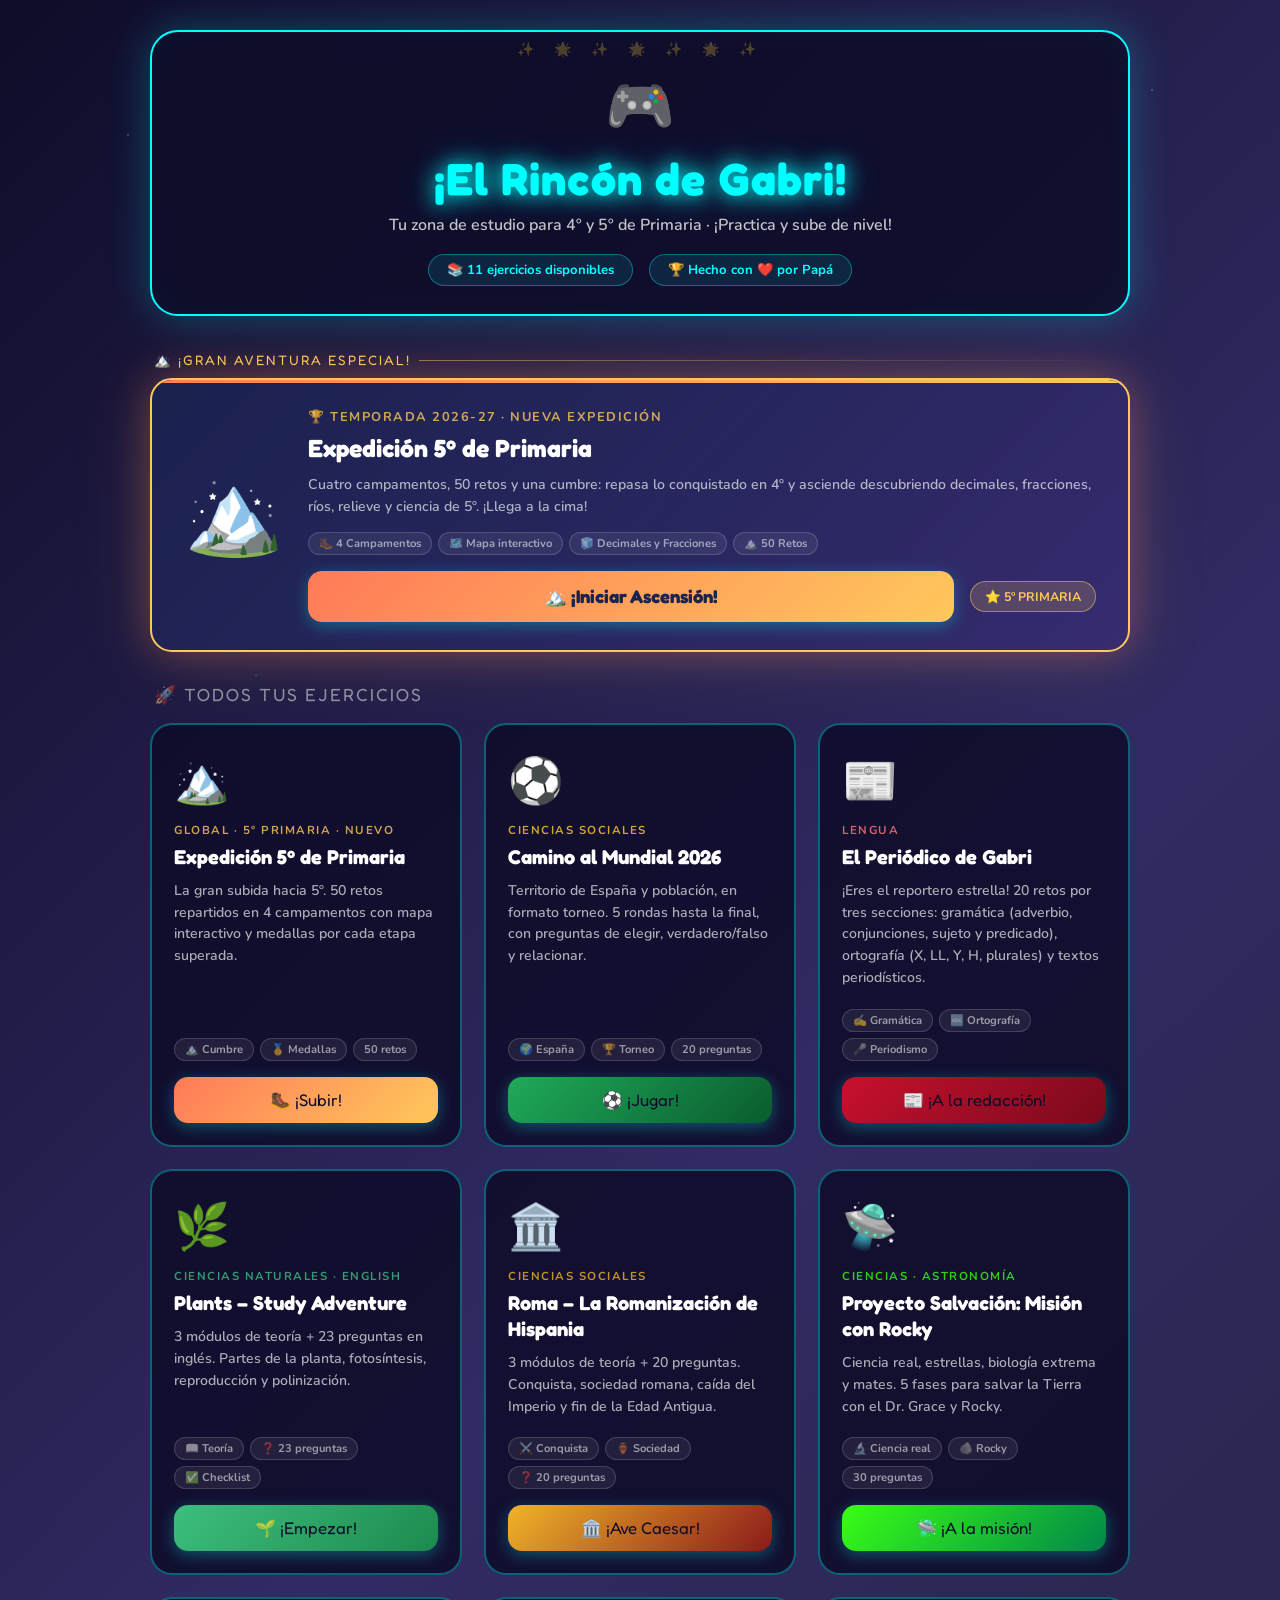
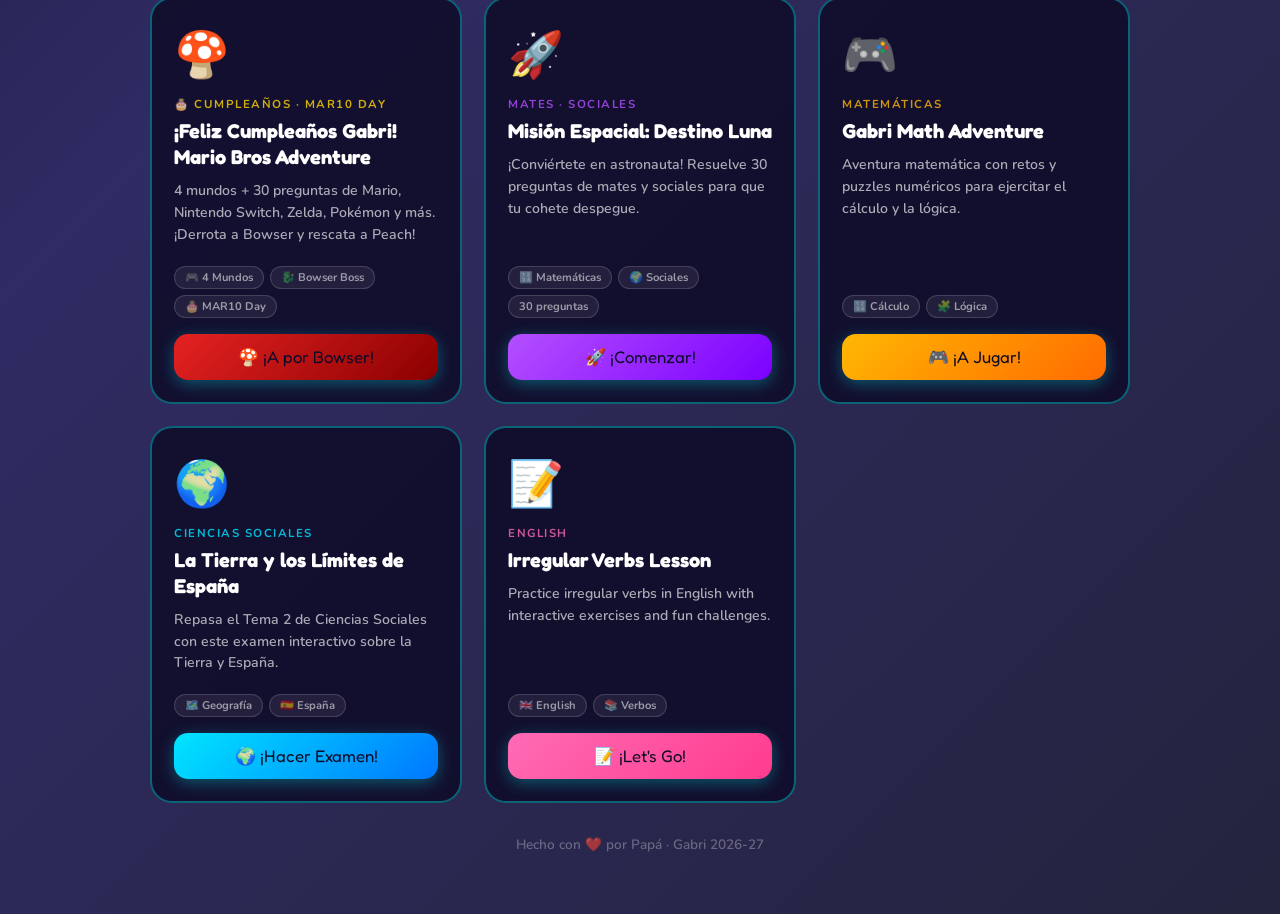
==== index.html @ bfffe33a "index.html" ====
<!DOCTYPE html>
<html lang="es">
<head>
    <meta charset="UTF-8">
    <meta name="viewport" content="width=device-width, initial-scale=1.0">
    <title>El Rincón de Prácticas de Gabri</title>
    <link href="https://fonts.googleapis.com/css2?family=Fredoka+One&family=Nunito:wght@400;600;700;900&display=swap" rel="stylesheet">
    <style>
        * { margin: 0; padding: 0; box-sizing: border-box; }

        body {
            font-family: 'Nunito', sans-serif;
            background: linear-gradient(135deg, #0f0c29, #302b63, #24243e);
            color: white;
            min-height: 100vh;
            padding: 30px 16px 60px;
            position: relative;
            overflow-x: hidden;
        }

        body::before {
            content: '';
            position: fixed; inset: 0;
            background-image:
                radial-gradient(1px 1px at 10% 15%, rgba(255,255,255,.6) 0%, transparent 100%),
                radial-gradient(1px 1px at 30% 40%, rgba(255,255,255,.4) 0%, transparent 100%),
                radial-gradient(1px 1px at 55% 20%, rgba(255,255,255,.5) 0%, transparent 100%),
                radial-gradient(1px 1px at 75% 60%, rgba(255,255,255,.3) 0%, transparent 100%),
                radial-gradient(1px 1px at 90% 10%, rgba(255,255,255,.6) 0%, transparent 100%),
                radial-gradient(2px 2px at 20% 75%, rgba(0,255,255,.2) 0%, transparent 100%),
                radial-gradient(2px 2px at 80% 35%, rgba(0,255,255,.15) 0%, transparent 100%);
            pointer-events: none; z-index: 0;
        }

        .wrapper { position: relative; z-index: 1; max-width: 980px; margin: 0 auto; }

        header {
            text-align: center;
            padding: 36px 24px 28px;
            background: rgba(15,12,41,0.85);
            border: 2px solid #00ffff;
            border-radius: 28px;
            box-shadow: 0 0 40px rgba(0,255,255,.25), inset 0 0 40px rgba(0,255,255,.03);
            margin-bottom: 36px;
            position: relative;
            overflow: hidden;
        }
        header::before {
            content: '✨ 🌟 ✨ 🌟 ✨ 🌟 ✨';
            position: absolute; top: 8px; left: 0; right: 0;
            text-align: center; font-size: 14px;
            opacity: .25; letter-spacing: 8px;
        }
        header .avatar {
            font-size: 3.5rem; display: block; margin-bottom: 6px;
            animation: bounce 2s ease infinite;
        }
        @keyframes bounce {
            0%,100% { transform: translateY(0) rotate(-3deg); }
            50%      { transform: translateY(-10px) rotate(3deg); }
        }
        header h1 {
            font-family: 'Fredoka One', cursive;
            font-size: clamp(1.8rem, 5vw, 2.8rem);
            color: #00ffff;
            text-shadow: 0 0 20px #00ffff, 0 0 40px rgba(0,255,255,.4);
            letter-spacing: 1px;
        }
        header p { color: rgba(255,255,255,.75); font-size: 1rem; font-weight: 600; margin-top: 8px; }
        .score-row { display: flex; justify-content: center; gap: 16px; margin-top: 18px; flex-wrap: wrap; }
        .badge {
            background: rgba(0,255,255,.1); border: 1px solid rgba(0,255,255,.35);
            border-radius: 50px; padding: 6px 18px;
            font-size: .82rem; font-weight: 700; color: #00ffff;
        }

        .section-title {
            font-family: 'Fredoka One', cursive; font-size: 1.1rem;
            color: rgba(255,255,255,.5); text-transform: uppercase;
            letter-spacing: 2px; margin-bottom: 18px; padding-left: 4px;
        }

        .cards-grid {
            display: grid;
            grid-template-columns: repeat(auto-fill, minmax(280px, 1fr));
            gap: 22px; margin-bottom: 32px;
        }

        .card {
            background: rgba(15,12,41,0.88);
            border: 2px solid rgba(0,255,255,.35);
            border-radius: 22px; padding: 26px 22px 22px;
            display: flex; flex-direction: column;
            transition: all .3s cubic-bezier(.4,0,.2,1);
            position: relative; overflow: hidden;
        }
        .card::before {
            content: ''; position: absolute; top: 0; left: 0; right: 0; height: 3px;
            background: var(--accent, linear-gradient(90deg,#00ffff,#00ff88));
            opacity: 0; transition: opacity .3s;
        }
        .card:hover { transform: translateY(-8px); border-color: rgba(0,255,255,.7); box-shadow: 0 12px 36px rgba(0,255,255,.2); }
        .card:hover::before { opacity: 1; }

        .card-emoji { font-size: 2.8rem; margin-bottom: 10px; display: block; }
        .card-subject { font-size: .72rem; font-weight: 700; text-transform: uppercase; letter-spacing: 1.5px; color: var(--subject-color, #00ffff); margin-bottom: 6px; opacity: .8; }
        .card h2 { font-family: 'Fredoka One', cursive; font-size: 1.25rem; color: #fff; margin-bottom: 10px; line-height: 1.3; }
        .card p { font-size: .88rem; line-height: 1.55; color: rgba(255,255,255,.65); flex-grow: 1; margin-bottom: 20px; font-weight: 600; }
        .card-tags { display: flex; flex-wrap: wrap; gap: 6px; margin-bottom: 16px; }
        .tag { background: rgba(255,255,255,.07); border: 1px solid rgba(255,255,255,.15); border-radius: 50px; padding: 3px 10px; font-size: .7rem; font-weight: 700; color: rgba(255,255,255,.55); }

        .btn {
            display: block; padding: 13px 20px; border-radius: 14px;
            font-family: 'Fredoka One', cursive; font-size: 1.05rem;
            text-align: center; text-decoration: none; cursor: pointer;
            transition: all .25s; border: none;
        }
        .btn-active {
            background: linear-gradient(135deg, var(--btn1, #00ffff), var(--btn2, #00ff88));
            color: #0f0c29; box-shadow: 0 4px 16px rgba(0,255,255,.3);
        }
        .btn-active:hover { transform: scale(1.04); box-shadow: 0 6px 22px rgba(0,255,255,.5); }
        .btn-soon { background: rgba(255,255,255,.06); border: 2px dashed rgba(255,255,255,.2); color: rgba(255,255,255,.35); cursor: default; }

        /* Card accent colors */
        .card.expedicion { --accent: linear-gradient(90deg,#ff7a59,#ffc85c); --subject-color:#ffc85c; --btn1:#ff7a59; --btn2:#ffc85c; }
        .card.plants     { --accent: linear-gradient(90deg,#3dbf7d,#1d8a4e); --subject-color:#3dbf7d; --btn1:#3dbf7d; --btn2:#1d8a4e; }
        .card.roma       { --accent: linear-gradient(90deg,#f0b429,#c9922a); --subject-color:#f0b429; --btn1:#f0b429; --btn2:#8b1a1a; }
        .card.space      { --accent: linear-gradient(90deg,#b44fff,#7b00ff); --subject-color:#b44fff; --btn1:#b44fff; --btn2:#7b00ff; }
        .card.geo        { --accent: linear-gradient(90deg,#00e5ff,#0077ff); --subject-color:#00e5ff; --btn1:#00e5ff; --btn2:#0077ff; }
        .card.math       { --accent: linear-gradient(90deg,#ffb703,#ff6b00); --subject-color:#ffb703; --btn1:#ffb703; --btn2:#ff6b00; }
        .card.english    { --accent: linear-gradient(90deg,#ff6bb5,#ff3c8e); --subject-color:#ff6bb5; --btn1:#ff6bb5; --btn2:#ff3c8e; }
        .card.mario      { --accent: linear-gradient(90deg,#e52222,#ffd700); --subject-color:#ffd700; --btn1:#e52222; --btn2:#8b0000; }
        .card.hailmary   { --accent: linear-gradient(90deg,#39ff14,#00cc44); --subject-color:#39ff14; --btn1:#39ff14; --btn2:#00884a; }
        .card.mundial    { --accent: linear-gradient(90deg,#36b35a,#ffce2e); --subject-color:#ffce2e; --btn1:#1faa59; --btn2:#0a5c2e; }
        .card.periodico  { --accent: linear-gradient(90deg,#ff5252,#c8102e); --subject-color:#ff7a7a; --btn1:#c8102e; --btn2:#7a0a1c; }
        .card.soon       { opacity: .55; }

        /* Featured highlight card */
        .featured-label {
            font-family: 'Fredoka One', cursive;
            font-size: .85rem; text-transform: uppercase; letter-spacing: 2px;
            margin-bottom: 10px; padding-left: 4px;
            display: flex; align-items: center; gap: 8px;
        }
        .featured-label.expedicion { color: #ffc85c; }
        .featured-label.expedicion::after {
            content: ''; flex: 1; height: 1px;
            background: linear-gradient(90deg, rgba(255,200,92,.5), transparent);
        }

        .card.featured {
            flex-direction: row; align-items: center; gap: 24px;
            padding: 28px 32px; margin-bottom: 32px;
        }
        .card.featured::before { opacity: 1; }
        .card.featured.expedicion {
            border-color: #ffc85c;
            box-shadow: 0 0 40px rgba(255,122,89,.3), 0 0 80px rgba(255,200,92,.15);
            background: linear-gradient(135deg, rgba(27,35,80,0.95), rgba(58,46,119,0.7));
        }
        .card.featured.expedicion:hover {
            transform: translateY(-6px);
            box-shadow: 0 16px 50px rgba(255,122,89,.45), 0 0 80px rgba(255,200,92,.25);
        }

        .featured-left { flex-shrink: 0; text-align: center; }
        .featured-left .card-emoji { font-size: 5rem; margin-bottom: 0; }
        .featured-right { flex: 1; }
        .featured-right .card-subject { font-size: .8rem; }
        .featured-right h2 { font-size: 1.55rem; }
        .featured-right p { margin-bottom: 14px; }
        .featured-btn-row { display: flex; align-items: center; gap: 16px; flex-wrap: wrap; }
        .featured-btn-row .btn { flex: 1; min-width: 180px; font-size: 1.15rem; padding: 14px 24px; color: #1b2350; font-weight: 700; }
        .new-pill {
            border-radius: 50px; padding: 6px 14px;
            font-size: .78rem; font-weight: 700; white-space: nowrap;
        }
        .new-pill.expedicion {
            background: rgba(255,200,92,.18);
            border: 1px solid rgba(255,200,92,.5);
            color: #ffc85c;
        }

        @media (max-width: 580px) {
            .card.featured { flex-direction: column; }
            .featured-left .card-emoji { font-size: 3.5rem; }
        }

        footer { text-align: center; margin-top: 16px; font-size: .85rem; color: rgba(255,255,255,.3); font-weight: 600; }
        footer span { color: rgba(255,0,100,.6); }
    </style>
</head>
<body>
<div class="wrapper">

    <header>
        <span class="avatar">🎮</span>
        <h1>¡El Rincón de Gabri!</h1>
        <p>Tu zona de estudio para 4º y 5º de Primaria · ¡Practica y sube de nivel!</p>
        <div class="score-row">
            <div class="badge">📚 11 ejercicios disponibles</div>
            <div class="badge">🏆 Hecho con ❤️ por Papá</div>
        </div>
    </header>

    <!-- FEATURED: EXPEDICIÓN 5º DE PRIMARIA -->
    <div class="featured-label expedicion">🏔️ ¡Gran Aventura Especial!</div>
    <div class="card expedicion featured">
        <div class="featured-left">
            <span class="card-emoji">🏔️</span>
        </div>
        <div class="featured-right">
            <div class="card-subject">🏆 Temporada 2026-27 · NUEVA EXPEDICIÓN</div>
            <h2>Expedición 5º de Primaria</h2>
            <p>Cuatro campamentos, 50 retos y una cumbre: repasa lo conquistado en 4º y asciende descubriendo decimales, fracciones, ríos, relieve y ciencia de 5º. ¡Llega a la cima!</p>
            <div class="card-tags">
                <span class="tag">🥾 4 Campamentos</span>
                <span class="tag">🗺️ Mapa interactivo</span>
                <span class="tag">🧊 Decimales y Fracciones</span>
                <span class="tag">🏔️ 50 Retos</span>
            </div>
            <div class="featured-btn-row">
                <a href="expedicion-5-gabri.html" class="btn btn-active">🏔️ ¡Iniciar Ascensión!</a>
                <span class="new-pill expedicion">⭐ 5º PRIMARIA</span>
            </div>
        </div>
    </div>

    <div class="section-title">🚀 Todos tus ejercicios</div>

    <div class="cards-grid">

        <!-- EXPEDICIÓN 5º (GRID) -->
        <div class="card expedicion">
            <span class="card-emoji">🏔️</span>
            <div class="card-subject">Global · 5º Primaria · NUEVO</div>
            <h2>Expedición 5º de Primaria</h2>
            <p>La gran subida hacia 5º. 50 retos repartidos en 4 campamentos con mapa interactivo y medallas por cada etapa superada.</p>
            <div class="card-tags">
                <span class="tag">🏔️ Cumbre</span>
                <span class="tag">🥇 Medallas</span>
                <span class="tag">50 retos</span>
            </div>
            <a href="expedicion-5-gabri.html" class="btn btn-active">🥾 ¡Subir!</a>
        </div>

        <!-- MUNDIAL 2026 -->
        <div class="card mundial">
            <span class="card-emoji">⚽</span>
            <div class="card-subject">Ciencias Sociales</div>
            <h2>Camino al Mundial 2026</h2>
            <p>Territorio de España y población, en formato torneo. 5 rondas hasta la final, con preguntas de elegir, verdadero/falso y relacionar.</p>
            <div class="card-tags">
                <span class="tag">🌍 España</span>
                <span class="tag">🏆 Torneo</span>
                <span class="tag">20 preguntas</span>
            </div>
            <a href="ccss-mundial-gabri.html" class="btn btn-active">⚽ ¡Jugar!</a>
        </div>

        <!-- LENGUA: EL PERIÓDICO DE GABRI -->
        <div class="card periodico">
            <span class="card-emoji">📰</span>
            <div class="card-subject">Lengua</div>
            <h2>El Periódico de Gabri</h2>
            <p>¡Eres el reportero estrella! 20 retos por tres secciones: gramática (adverbio, conjunciones, sujeto y predicado), ortografía (X, LL, Y, H, plurales) y textos periodísticos.</p>
            <div class="card-tags">
                <span class="tag">✍️ Gramática</span>
                <span class="tag">🔤 Ortografía</span>
                <span class="tag">🎤 Periodismo</span>
            </div>
            <a href="lengua-redaccion-gabri.html" class="btn btn-active">📰 ¡A la redacción!</a>
        </div>

        <!-- PLANTS -->
        <div class="card plants">
            <span class="card-emoji">🌿</span>
            <div class="card-subject">Ciencias Naturales · English</div>
            <h2>Plants – Study Adventure</h2>
            <p>3 módulos de teoría + 23 preguntas en inglés. Partes de la planta, fotosíntesis, reproducción y polinización.</p>
            <div class="card-tags">
                <span class="tag">📖 Teoría</span>
                <span class="tag">❓ 23 preguntas</span>
                <span class="tag">✅ Checklist</span>
            </div>
            <a href="plants-study-gabriel.html" class="btn btn-active">🌱 ¡Empezar!</a>
        </div>

        <!-- ROMA -->
        <div class="card roma">
            <span class="card-emoji">🏛️</span>
            <div class="card-subject">Ciencias Sociales</div>
            <h2>Roma – La Romanización de Hispania</h2>
            <p>3 módulos de teoría + 20 preguntas. Conquista, sociedad romana, caída del Imperio y fin de la Edad Antigua.</p>
            <div class="card-tags">
                <span class="tag">⚔️ Conquista</span>
                <span class="tag">🏺 Sociedad</span>
                <span class="tag">❓ 20 preguntas</span>
            </div>
            <a href="roma-estudio-gabri.html" class="btn btn-active">🏛️ ¡Ave Caesar!</a>
        </div>

        <!-- PROYECTO SALVACIÓN -->
        <div class="card hailmary">
            <span class="card-emoji">🛸</span>
            <div class="card-subject">Ciencias · Astronomía</div>
            <h2>Proyecto Salvación: Misión con Rocky</h2>
            <p>Ciencia real, estrellas, biología extrema y mates. 5 fases para salvar la Tierra con el Dr. Grace y Rocky.</p>
            <div class="card-tags">
                <span class="tag">🔬 Ciencia real</span>
                <span class="tag">🪨 Rocky</span>
                <span class="tag">30 preguntas</span>
            </div>
            <a href="proyecto-salvacion-gabri.html" class="btn btn-active">🛸 ¡A la misión!</a>
        </div>

        <!-- MARIO BIRTHDAY -->
        <div class="card mario">
            <span class="card-emoji">🍄</span>
            <div class="card-subject">🎂 Cumpleaños · MAR10 Day</div>
            <h2>¡Feliz Cumpleaños Gabri! Mario Bros Adventure</h2>
            <p>4 mundos + 30 preguntas de Mario, Nintendo Switch, Zelda, Pokémon y más. ¡Derrota a Bowser y rescata a Peach!</p>
            <div class="card-tags">
                <span class="tag">🎮 4 Mundos</span>
                <span class="tag">🐉 Bowser Boss</span>
                <span class="tag">🎂 MAR10 Day</span>
            </div>
            <a href="mario-gabri-birthday.html" class="btn btn-active">🍄 ¡A por Bowser!</a>
        </div>

        <!-- SPACE -->
        <div class="card space">
            <span class="card-emoji">🚀</span>
            <div class="card-subject">Mates · Sociales</div>
            <h2>Misión Espacial: Destino Luna</h2>
            <p>¡Conviértete en astronauta! Resuelve 30 preguntas de mates y sociales para que tu cohete despegue.</p>
            <div class="card-tags">
                <span class="tag">🔢 Matemáticas</span>
                <span class="tag">🌍 Sociales</span>
                <span class="tag">30 preguntas</span>
            </div>
            <a href="mision_espacial_luna_final.html" class="btn btn-active">🚀 ¡Comenzar!</a>
        </div>

        <!-- MATH -->
        <div class="card math">
            <span class="card-emoji">🎮</span>
            <div class="card-subject">Matemáticas</div>
            <h2>Gabri Math Adventure</h2>
            <p>Aventura matemática con retos y puzzles numéricos para ejercitar el cálculo y la lógica.</p>
            <div class="card-tags">
                <span class="tag">🔢 Cálculo</span>
                <span class="tag">🧩 Lógica</span>
            </div>
            <a href="gabri-math-adventure (4).html" class="btn btn-active">🎮 ¡A Jugar!</a>
        </div>

        <!-- GEO -->
        <div class="card geo">
            <span class="card-emoji">🌍</span>
            <div class="card-subject">Ciencias Sociales</div>
            <h2>La Tierra y los Límites de España</h2>
            <p>Repasa el Tema 2 de Ciencias Sociales con este examen interactivo sobre la Tierra y España.</p>
            <div class="card-tags">
                <span class="tag">🗺️ Geografía</span>
                <span class="tag">🇪🇸 España</span>
            </div>
            <a href="limites-espana-primaria.html" class="btn btn-active">🌍 ¡Hacer Examen!</a>
        </div>

        <!-- ENGLISH -->
        <div class="card english">
            <span class="card-emoji">📝</span>
            <div class="card-subject">English</div>
            <h2>Irregular Verbs Lesson</h2>
            <p>Practice irregular verbs in English with interactive exercises and fun challenges.</p>
            <div class="card-tags">
                <span class="tag">🇬🇧 English</span>
                <span class="tag">📚 Verbos</span>
            </div>
            <a href="irregular-verbs-lesson.html" class="btn btn-active">📝 ¡Let's Go!</a>
        </div>

    </div>

    <footer>
        <p>Hecho con <span>❤️</span> por Papá · Gabri 2026-27</p>
    </footer>

</div>
</body>
</html>
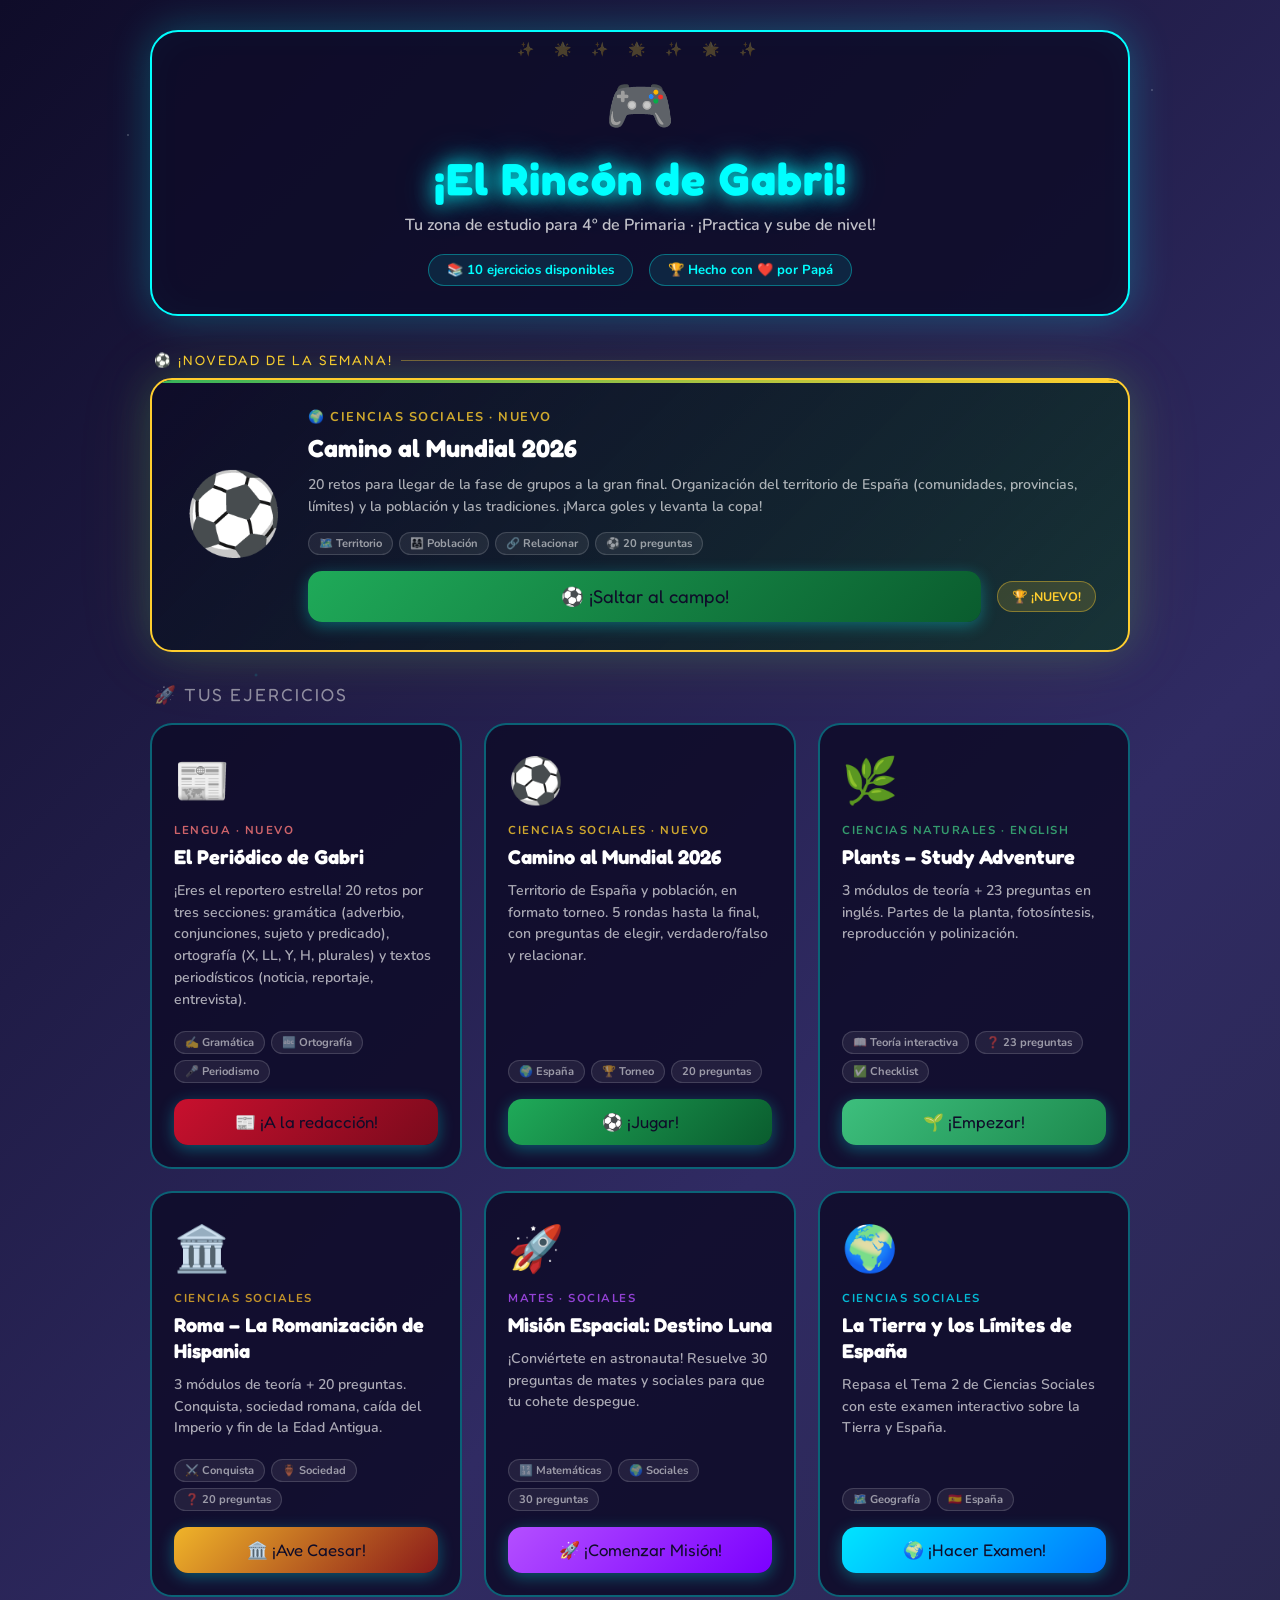
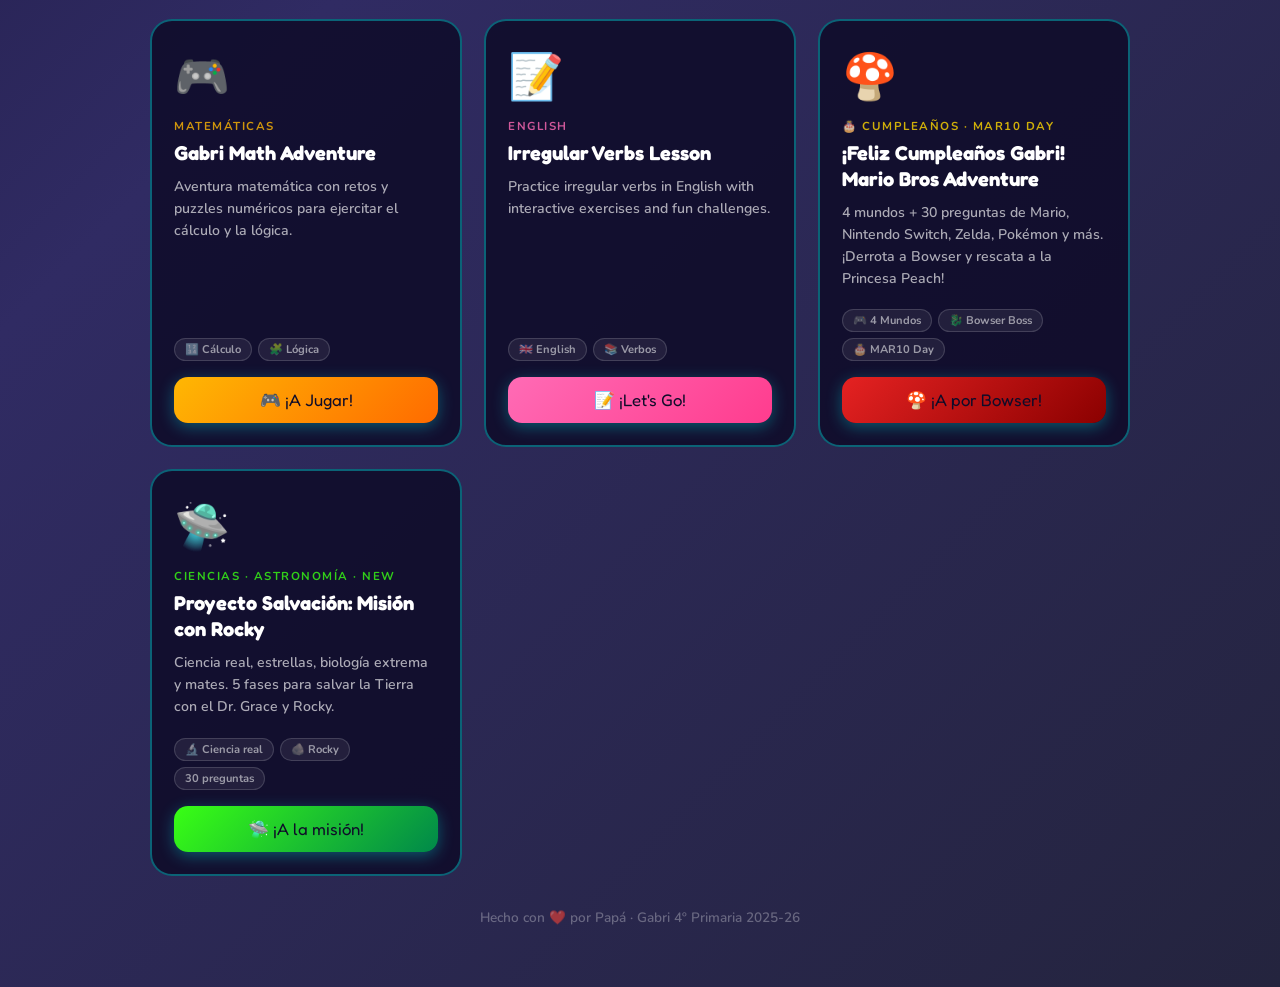
==== commit 82c3e7ec: "Update index.html" ====
--- a/index.html
+++ b/index.html
@@ -123,18 +123,17 @@
         .btn-soon { background: rgba(255,255,255,.06); border: 2px dashed rgba(255,255,255,.2); color: rgba(255,255,255,.35); cursor: default; }
 
         /* Card accent colors */
-        .card.expedicion { --accent: linear-gradient(90deg,#ff7a59,#ffc85c); --subject-color:#ffc85c; --btn1:#ff7a59; --btn2:#ffc85c; }
-        .card.plants     { --accent: linear-gradient(90deg,#3dbf7d,#1d8a4e); --subject-color:#3dbf7d; --btn1:#3dbf7d; --btn2:#1d8a4e; }
-        .card.roma       { --accent: linear-gradient(90deg,#f0b429,#c9922a); --subject-color:#f0b429; --btn1:#f0b429; --btn2:#8b1a1a; }
-        .card.space      { --accent: linear-gradient(90deg,#b44fff,#7b00ff); --subject-color:#b44fff; --btn1:#b44fff; --btn2:#7b00ff; }
-        .card.geo        { --accent: linear-gradient(90deg,#00e5ff,#0077ff); --subject-color:#00e5ff; --btn1:#00e5ff; --btn2:#0077ff; }
-        .card.math       { --accent: linear-gradient(90deg,#ffb703,#ff6b00); --subject-color:#ffb703; --btn1:#ffb703; --btn2:#ff6b00; }
-        .card.english    { --accent: linear-gradient(90deg,#ff6bb5,#ff3c8e); --subject-color:#ff6bb5; --btn1:#ff6bb5; --btn2:#ff3c8e; }
-        .card.mario      { --accent: linear-gradient(90deg,#e52222,#ffd700); --subject-color:#ffd700; --btn1:#e52222; --btn2:#8b0000; }
-        .card.hailmary   { --accent: linear-gradient(90deg,#39ff14,#00cc44); --subject-color:#39ff14; --btn1:#39ff14; --btn2:#00884a; }
-        .card.mundial    { --accent: linear-gradient(90deg,#36b35a,#ffce2e); --subject-color:#ffce2e; --btn1:#1faa59; --btn2:#0a5c2e; }
-        .card.periodico  { --accent: linear-gradient(90deg,#ff5252,#c8102e); --subject-color:#ff7a7a; --btn1:#c8102e; --btn2:#7a0a1c; }
-        .card.soon       { opacity: .55; }
+        .card.plants  { --accent: linear-gradient(90deg,#3dbf7d,#1d8a4e); --subject-color:#3dbf7d; --btn1:#3dbf7d; --btn2:#1d8a4e; }
+        .card.roma    { --accent: linear-gradient(90deg,#f0b429,#c9922a); --subject-color:#f0b429; --btn1:#f0b429; --btn2:#8b1a1a; }
+        .card.space   { --accent: linear-gradient(90deg,#b44fff,#7b00ff); --subject-color:#b44fff; --btn1:#b44fff; --btn2:#7b00ff; }
+        .card.geo     { --accent: linear-gradient(90deg,#00e5ff,#0077ff); --subject-color:#00e5ff; --btn1:#00e5ff; --btn2:#0077ff; }
+        .card.math    { --accent: linear-gradient(90deg,#ffb703,#ff6b00); --subject-color:#ffb703; --btn1:#ffb703; --btn2:#ff6b00; }
+        .card.english { --accent: linear-gradient(90deg,#ff6bb5,#ff3c8e); --subject-color:#ff6bb5; --btn1:#ff6bb5; --btn2:#ff3c8e; }
+        .card.mario   { --accent: linear-gradient(90deg,#e52222,#ffd700); --subject-color:#ffd700; --btn1:#e52222; --btn2:#8b0000; }
+        .card.hailmary { --accent: linear-gradient(90deg,#39ff14,#00cc44); --subject-color:#39ff14; --btn1:#39ff14; --btn2:#00884a; }
+        .card.mundial   { --accent: linear-gradient(90deg,#36b35a,#ffce2e); --subject-color:#ffce2e; --btn1:#1faa59; --btn2:#0a5c2e; }
+        .card.periodico { --accent: linear-gradient(90deg,#ff5252,#c8102e); --subject-color:#ff7a7a; --btn1:#c8102e; --btn2:#7a0a1c; }
+        .card.soon    { opacity: .55; }
 
         /* Featured highlight card */
         .featured-label {
@@ -143,26 +142,39 @@
             margin-bottom: 10px; padding-left: 4px;
             display: flex; align-items: center; gap: 8px;
         }
-        .featured-label.expedicion { color: #ffc85c; }
-        .featured-label.expedicion::after {
+        .featured-label.green { color: #39ff14; }
+        .featured-label.gold { color: #ffd700; }
+        .featured-label.mundial { color: #ffce2e; }
+        .featured-label::after {
             content: ''; flex: 1; height: 1px;
-            background: linear-gradient(90deg, rgba(255,200,92,.5), transparent);
-        }
+        }
+        .featured-label.green::after { background: linear-gradient(90deg, rgba(57,255,20,.4), transparent); }
+        .featured-label.gold::after { background: linear-gradient(90deg, rgba(255,215,0,.4), transparent); }
+        .featured-label.mundial::after { background: linear-gradient(90deg, rgba(255,206,46,.4), transparent); }
 
         .card.featured {
             flex-direction: row; align-items: center; gap: 24px;
             padding: 28px 32px; margin-bottom: 32px;
         }
         .card.featured::before { opacity: 1; }
-        .card.featured.expedicion {
-            border-color: #ffc85c;
-            box-shadow: 0 0 40px rgba(255,122,89,.3), 0 0 80px rgba(255,200,92,.15);
-            background: linear-gradient(135deg, rgba(27,35,80,0.95), rgba(58,46,119,0.7));
-        }
-        .card.featured.expedicion:hover {
-            transform: translateY(-6px);
-            box-shadow: 0 16px 50px rgba(255,122,89,.45), 0 0 80px rgba(255,200,92,.25);
-        }
+        .card.featured.hailmary {
+            border-color: #39ff14;
+            box-shadow: 0 0 40px rgba(57,255,20,.2), 0 0 80px rgba(57,255,20,.08);
+            background: linear-gradient(135deg, rgba(10,22,40,0.95), rgba(5,40,20,0.5));
+        }
+        .card.featured.hailmary:hover { transform: translateY(-6px); box-shadow: 0 16px 50px rgba(57,255,20,.35), 0 0 80px rgba(57,255,20,.15); }
+        .card.featured.mario {
+            border-color: #ffd700;
+            box-shadow: 0 0 40px rgba(229,34,34,.25), 0 0 80px rgba(255,215,0,.1);
+            background: linear-gradient(135deg, rgba(15,12,41,0.95), rgba(80,10,10,0.6));
+        }
+        .card.featured.mario:hover { transform: translateY(-6px); box-shadow: 0 16px 50px rgba(229,34,34,.4), 0 0 80px rgba(255,215,0,.2); }
+        .card.featured.mundial {
+            border-color: #ffce2e;
+            box-shadow: 0 0 40px rgba(54,179,90,.25), 0 0 80px rgba(255,206,46,.1);
+            background: linear-gradient(135deg, rgba(15,12,41,0.95), rgba(10,60,30,0.6));
+        }
+        .card.featured.mundial:hover { transform: translateY(-6px); box-shadow: 0 16px 50px rgba(54,179,90,.4), 0 0 80px rgba(255,206,46,.2); }
 
         .featured-left { flex-shrink: 0; text-align: center; }
         .featured-left .card-emoji { font-size: 5rem; margin-bottom: 0; }
@@ -171,16 +183,14 @@
         .featured-right h2 { font-size: 1.55rem; }
         .featured-right p { margin-bottom: 14px; }
         .featured-btn-row { display: flex; align-items: center; gap: 16px; flex-wrap: wrap; }
-        .featured-btn-row .btn { flex: 1; min-width: 180px; font-size: 1.15rem; padding: 14px 24px; color: #1b2350; font-weight: 700; }
+        .featured-btn-row .btn { flex: 1; min-width: 180px; font-size: 1.15rem; padding: 14px 24px; }
         .new-pill {
             border-radius: 50px; padding: 6px 14px;
             font-size: .78rem; font-weight: 700; white-space: nowrap;
         }
-        .new-pill.expedicion {
-            background: rgba(255,200,92,.18);
-            border: 1px solid rgba(255,200,92,.5);
-            color: #ffc85c;
-        }
+        .new-pill.green { background: rgba(57,255,20,.15); border: 1px solid rgba(57,255,20,.4); color: #39ff14; }
+        .new-pill.gold { background: rgba(255,215,0,.15); border: 1px solid rgba(255,215,0,.4); color: #ffd700; }
+        .new-pill.mundial { background: rgba(255,206,46,.15); border: 1px solid rgba(255,206,46,.4); color: #ffce2e; }
 
         @media (max-width: 580px) {
             .card.featured { flex-direction: column; }
@@ -197,58 +207,58 @@
     <header>
         <span class="avatar">🎮</span>
         <h1>¡El Rincón de Gabri!</h1>
-        <p>Tu zona de estudio para 4º y 5º de Primaria · ¡Practica y sube de nivel!</p>
+        <p>Tu zona de estudio para 4º de Primaria · ¡Practica y sube de nivel!</p>
         <div class="score-row">
-            <div class="badge">📚 11 ejercicios disponibles</div>
+            <div class="badge">📚 10 ejercicios disponibles</div>
             <div class="badge">🏆 Hecho con ❤️ por Papá</div>
         </div>
     </header>
 
-    <!-- FEATURED: EXPEDICIÓN 5º DE PRIMARIA -->
-    <div class="featured-label expedicion">🏔️ ¡Gran Aventura Especial!</div>
-    <div class="card expedicion featured">
+    <!-- FEATURED: MUNDIAL 2026 -->
+    <div class="featured-label mundial">⚽ ¡Novedad de la semana!</div>
+    <div class="card mundial featured">
         <div class="featured-left">
-            <span class="card-emoji">🏔️</span>
+            <span class="card-emoji">⚽</span>
         </div>
         <div class="featured-right">
-            <div class="card-subject">🏆 Temporada 2026-27 · NUEVA EXPEDICIÓN</div>
-            <h2>Expedición 5º de Primaria</h2>
-            <p>Cuatro campamentos, 50 retos y una cumbre: repasa lo conquistado en 4º y asciende descubriendo decimales, fracciones, ríos, relieve y ciencia de 5º. ¡Llega a la cima!</p>
-            <div class="card-tags">
-                <span class="tag">🥾 4 Campamentos</span>
-                <span class="tag">🗺️ Mapa interactivo</span>
-                <span class="tag">🧊 Decimales y Fracciones</span>
-                <span class="tag">🏔️ 50 Retos</span>
+            <div class="card-subject">🌍 Ciencias Sociales · NUEVO</div>
+            <h2>Camino al Mundial 2026</h2>
+            <p>20 retos para llegar de la fase de grupos a la gran final. Organización del territorio de España (comunidades, provincias, límites) y la población y las tradiciones. ¡Marca goles y levanta la copa!</p>
+            <div class="card-tags">
+                <span class="tag">🗺️ Territorio</span>
+                <span class="tag">👨‍👩‍👧 Población</span>
+                <span class="tag">🔗 Relacionar</span>
+                <span class="tag">⚽ 20 preguntas</span>
             </div>
             <div class="featured-btn-row">
-                <a href="expedicion-5-gabri.html" class="btn btn-active">🏔️ ¡Iniciar Ascensión!</a>
-                <span class="new-pill expedicion">⭐ 5º PRIMARIA</span>
+                <a href="ccss-mundial-gabri.html" class="btn btn-active">⚽ ¡Saltar al campo!</a>
+                <span class="new-pill mundial">🏆 ¡NUEVO!</span>
             </div>
         </div>
     </div>
 
-    <div class="section-title">🚀 Todos tus ejercicios</div>
+    <div class="section-title">🚀 Tus ejercicios</div>
 
     <div class="cards-grid">
 
-        <!-- EXPEDICIÓN 5º (GRID) -->
-        <div class="card expedicion">
-            <span class="card-emoji">🏔️</span>
-            <div class="card-subject">Global · 5º Primaria · NUEVO</div>
-            <h2>Expedición 5º de Primaria</h2>
-            <p>La gran subida hacia 5º. 50 retos repartidos en 4 campamentos con mapa interactivo y medallas por cada etapa superada.</p>
-            <div class="card-tags">
-                <span class="tag">🏔️ Cumbre</span>
-                <span class="tag">🥇 Medallas</span>
-                <span class="tag">50 retos</span>
-            </div>
-            <a href="expedicion-5-gabri.html" class="btn btn-active">🥾 ¡Subir!</a>
-        </div>
-
-        <!-- MUNDIAL 2026 -->
+        <!-- LENGUA: EL PERIÓDICO DE GABRI -->
+        <div class="card periodico">
+            <span class="card-emoji">📰</span>
+            <div class="card-subject">Lengua · NUEVO</div>
+            <h2>El Periódico de Gabri</h2>
+            <p>¡Eres el reportero estrella! 20 retos por tres secciones: gramática (adverbio, conjunciones, sujeto y predicado), ortografía (X, LL, Y, H, plurales) y textos periodísticos (noticia, reportaje, entrevista).</p>
+            <div class="card-tags">
+                <span class="tag">✍️ Gramática</span>
+                <span class="tag">🔤 Ortografía</span>
+                <span class="tag">🎤 Periodismo</span>
+            </div>
+            <a href="lengua-redaccion-gabri.html" class="btn btn-active">📰 ¡A la redacción!</a>
+        </div>
+
+        <!-- MUNDIAL (también en grid) -->
         <div class="card mundial">
             <span class="card-emoji">⚽</span>
-            <div class="card-subject">Ciencias Sociales</div>
+            <div class="card-subject">Ciencias Sociales · NUEVO</div>
             <h2>Camino al Mundial 2026</h2>
             <p>Territorio de España y población, en formato torneo. 5 rondas hasta la final, con preguntas de elegir, verdadero/falso y relacionar.</p>
             <div class="card-tags">
@@ -257,20 +267,6 @@
                 <span class="tag">20 preguntas</span>
             </div>
             <a href="ccss-mundial-gabri.html" class="btn btn-active">⚽ ¡Jugar!</a>
-        </div>
-
-        <!-- LENGUA: EL PERIÓDICO DE GABRI -->
-        <div class="card periodico">
-            <span class="card-emoji">📰</span>
-            <div class="card-subject">Lengua</div>
-            <h2>El Periódico de Gabri</h2>
-            <p>¡Eres el reportero estrella! 20 retos por tres secciones: gramática (adverbio, conjunciones, sujeto y predicado), ortografía (X, LL, Y, H, plurales) y textos periodísticos.</p>
-            <div class="card-tags">
-                <span class="tag">✍️ Gramática</span>
-                <span class="tag">🔤 Ortografía</span>
-                <span class="tag">🎤 Periodismo</span>
-            </div>
-            <a href="lengua-redaccion-gabri.html" class="btn btn-active">📰 ¡A la redacción!</a>
         </div>
 
         <!-- PLANTS -->
@@ -280,7 +276,7 @@
             <h2>Plants – Study Adventure</h2>
             <p>3 módulos de teoría + 23 preguntas en inglés. Partes de la planta, fotosíntesis, reproducción y polinización.</p>
             <div class="card-tags">
-                <span class="tag">📖 Teoría</span>
+                <span class="tag">📖 Teoría interactiva</span>
                 <span class="tag">❓ 23 preguntas</span>
                 <span class="tag">✅ Checklist</span>
             </div>
@@ -301,34 +297,6 @@
             <a href="roma-estudio-gabri.html" class="btn btn-active">🏛️ ¡Ave Caesar!</a>
         </div>
 
-        <!-- PROYECTO SALVACIÓN -->
-        <div class="card hailmary">
-            <span class="card-emoji">🛸</span>
-            <div class="card-subject">Ciencias · Astronomía</div>
-            <h2>Proyecto Salvación: Misión con Rocky</h2>
-            <p>Ciencia real, estrellas, biología extrema y mates. 5 fases para salvar la Tierra con el Dr. Grace y Rocky.</p>
-            <div class="card-tags">
-                <span class="tag">🔬 Ciencia real</span>
-                <span class="tag">🪨 Rocky</span>
-                <span class="tag">30 preguntas</span>
-            </div>
-            <a href="proyecto-salvacion-gabri.html" class="btn btn-active">🛸 ¡A la misión!</a>
-        </div>
-
-        <!-- MARIO BIRTHDAY -->
-        <div class="card mario">
-            <span class="card-emoji">🍄</span>
-            <div class="card-subject">🎂 Cumpleaños · MAR10 Day</div>
-            <h2>¡Feliz Cumpleaños Gabri! Mario Bros Adventure</h2>
-            <p>4 mundos + 30 preguntas de Mario, Nintendo Switch, Zelda, Pokémon y más. ¡Derrota a Bowser y rescata a Peach!</p>
-            <div class="card-tags">
-                <span class="tag">🎮 4 Mundos</span>
-                <span class="tag">🐉 Bowser Boss</span>
-                <span class="tag">🎂 MAR10 Day</span>
-            </div>
-            <a href="mario-gabri-birthday.html" class="btn btn-active">🍄 ¡A por Bowser!</a>
-        </div>
-
         <!-- SPACE -->
         <div class="card space">
             <span class="card-emoji">🚀</span>
@@ -340,7 +308,20 @@
                 <span class="tag">🌍 Sociales</span>
                 <span class="tag">30 preguntas</span>
             </div>
-            <a href="mision_espacial_luna_final.html" class="btn btn-active">🚀 ¡Comenzar!</a>
+            <a href="mision_espacial_luna_final.html" class="btn btn-active">🚀 ¡Comenzar Misión!</a>
+        </div>
+
+        <!-- GEO -->
+        <div class="card geo">
+            <span class="card-emoji">🌍</span>
+            <div class="card-subject">Ciencias Sociales</div>
+            <h2>La Tierra y los Límites de España</h2>
+            <p>Repasa el Tema 2 de Ciencias Sociales con este examen interactivo sobre la Tierra y España.</p>
+            <div class="card-tags">
+                <span class="tag">🗺️ Geografía</span>
+                <span class="tag">🇪🇸 España</span>
+            </div>
+            <a href="limites-espana-primaria.html" class="btn btn-active">🌍 ¡Hacer Examen!</a>
         </div>
 
         <!-- MATH -->
@@ -356,19 +337,6 @@
             <a href="gabri-math-adventure (4).html" class="btn btn-active">🎮 ¡A Jugar!</a>
         </div>
 
-        <!-- GEO -->
-        <div class="card geo">
-            <span class="card-emoji">🌍</span>
-            <div class="card-subject">Ciencias Sociales</div>
-            <h2>La Tierra y los Límites de España</h2>
-            <p>Repasa el Tema 2 de Ciencias Sociales con este examen interactivo sobre la Tierra y España.</p>
-            <div class="card-tags">
-                <span class="tag">🗺️ Geografía</span>
-                <span class="tag">🇪🇸 España</span>
-            </div>
-            <a href="limites-espana-primaria.html" class="btn btn-active">🌍 ¡Hacer Examen!</a>
-        </div>
-
         <!-- ENGLISH -->
         <div class="card english">
             <span class="card-emoji">📝</span>
@@ -382,10 +350,38 @@
             <a href="irregular-verbs-lesson.html" class="btn btn-active">📝 ¡Let's Go!</a>
         </div>
 
+        <!-- MARIO BIRTHDAY -->
+        <div class="card mario">
+            <span class="card-emoji">🍄</span>
+            <div class="card-subject">🎂 Cumpleaños · MAR10 Day</div>
+            <h2>¡Feliz Cumpleaños Gabri! Mario Bros Adventure</h2>
+            <p>4 mundos + 30 preguntas de Mario, Nintendo Switch, Zelda, Pokémon y más. ¡Derrota a Bowser y rescata a la Princesa Peach!</p>
+            <div class="card-tags">
+                <span class="tag">🎮 4 Mundos</span>
+                <span class="tag">🐉 Bowser Boss</span>
+                <span class="tag">🎂 MAR10 Day</span>
+            </div>
+            <a href="mario-gabri-birthday.html" class="btn btn-active">🍄 ¡A por Bowser!</a>
+        </div>
+
+        <!-- PROYECTO SALVACIÓN -->
+        <div class="card hailmary">
+            <span class="card-emoji">🛸</span>
+            <div class="card-subject">Ciencias · Astronomía · NEW</div>
+            <h2>Proyecto Salvación: Misión con Rocky</h2>
+            <p>Ciencia real, estrellas, biología extrema y mates. 5 fases para salvar la Tierra con el Dr. Grace y Rocky.</p>
+            <div class="card-tags">
+                <span class="tag">🔬 Ciencia real</span>
+                <span class="tag">🪨 Rocky</span>
+                <span class="tag">30 preguntas</span>
+            </div>
+            <a href="proyecto-salvacion-gabri.html" class="btn btn-active">🛸 ¡A la misión!</a>
+        </div>
+
     </div>
 
     <footer>
-        <p>Hecho con <span>❤️</span> por Papá · Gabri 2026-27</p>
+        <p>Hecho con <span>❤️</span> por Papá · Gabri 4º Primaria 2025-26</p>
     </footer>
 
 </div>
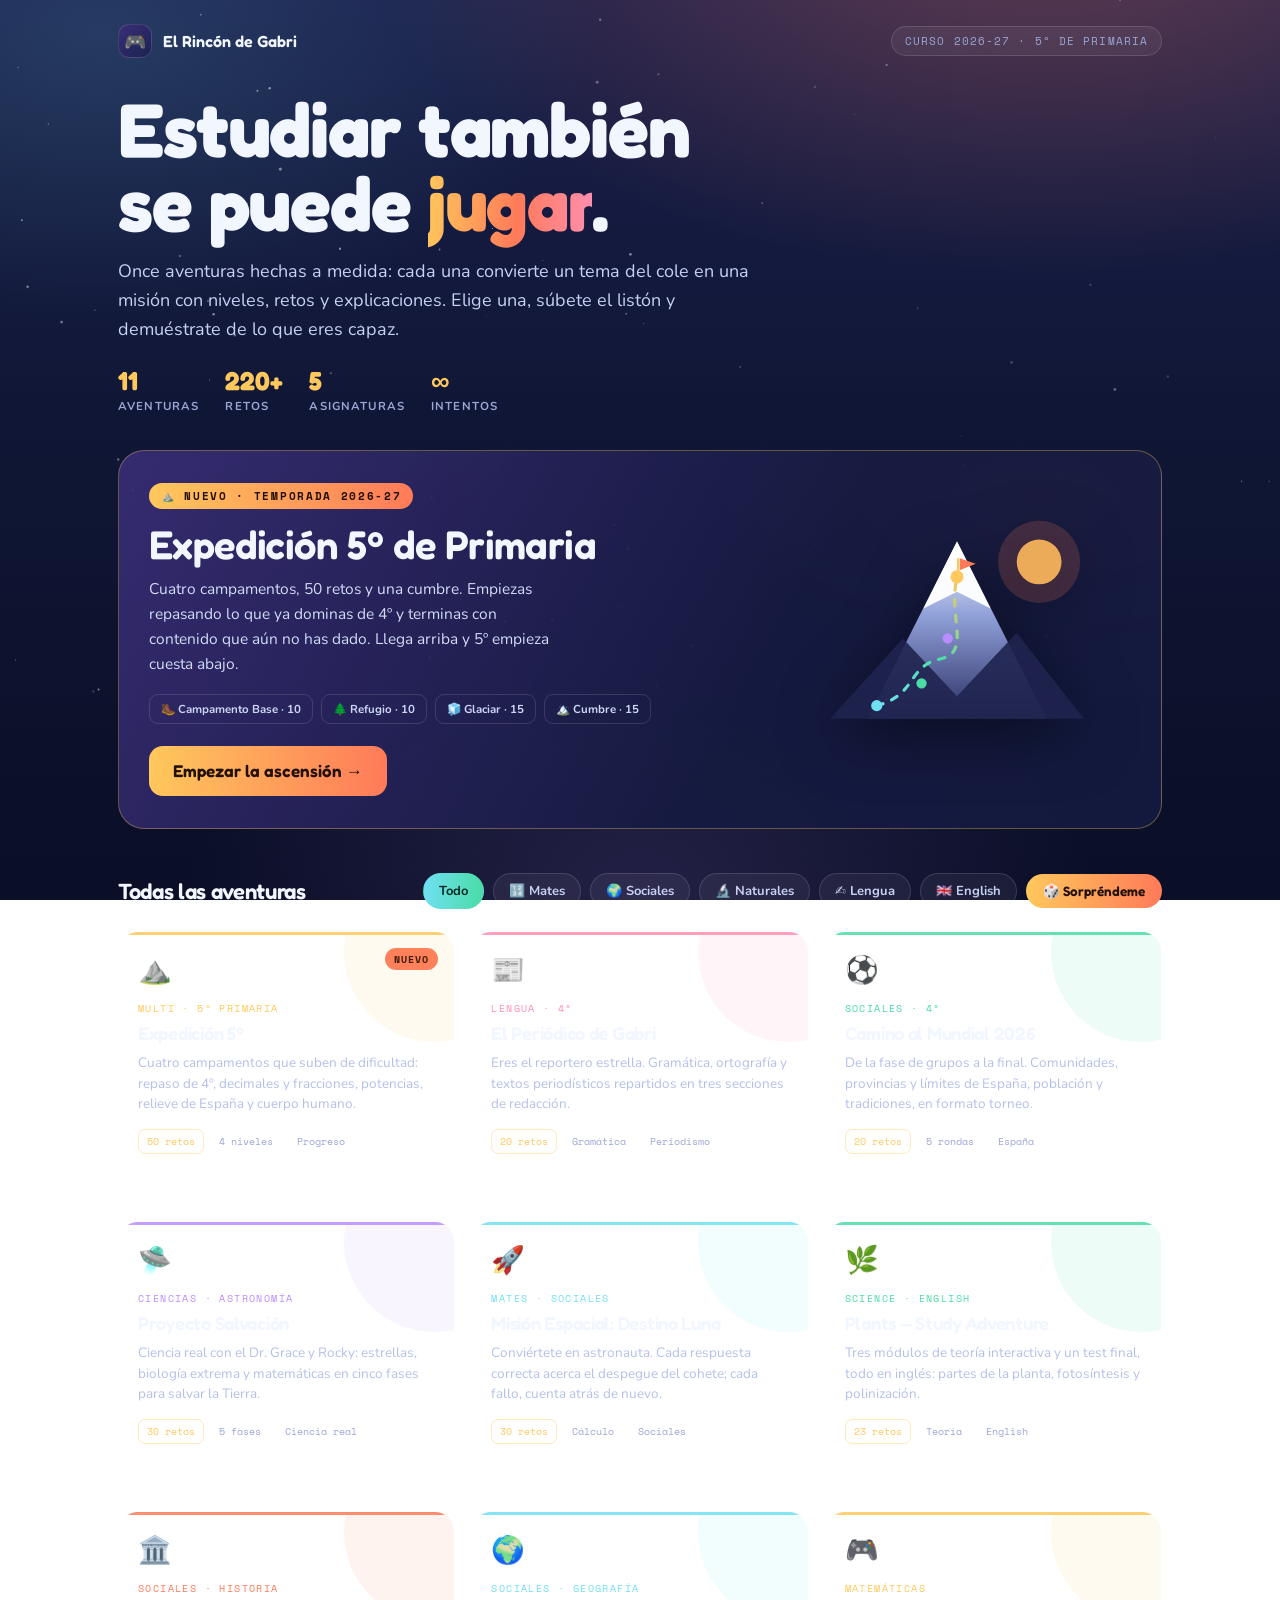
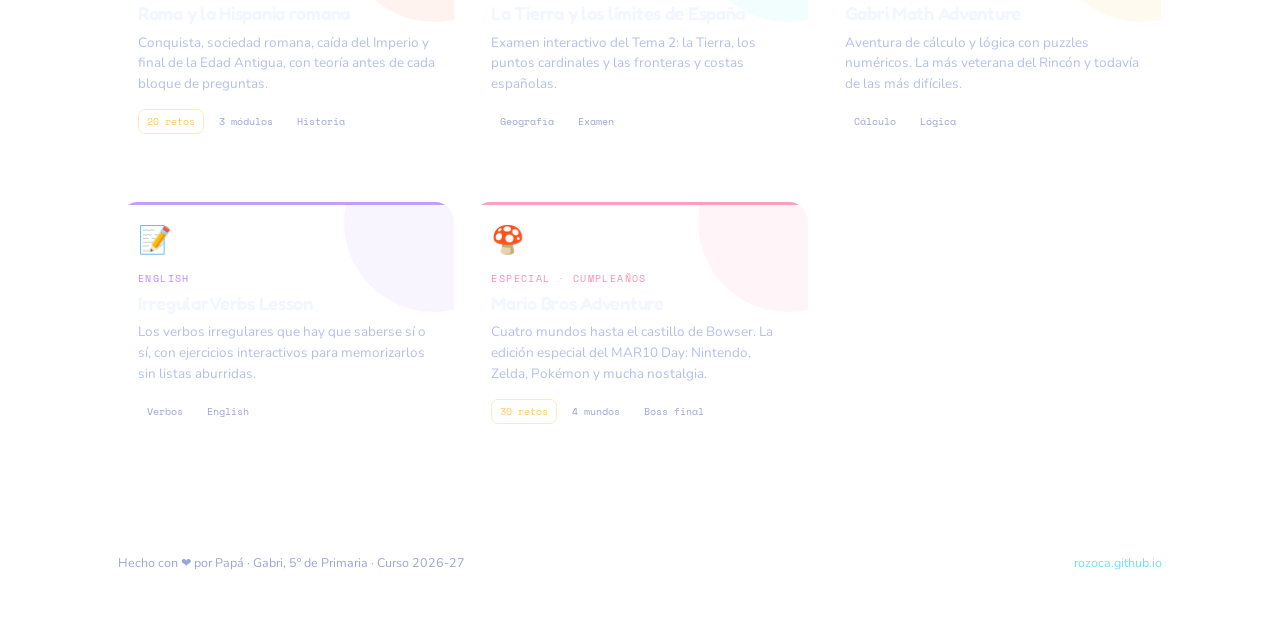
==== commit 85cb084b: "Update index.html" ====
--- a/index.html
+++ b/index.html
@@ -1,389 +1,387 @@
 <!DOCTYPE html>
 <html lang="es">
 <head>
-    <meta charset="UTF-8">
-    <meta name="viewport" content="width=device-width, initial-scale=1.0">
-    <title>El Rincón de Prácticas de Gabri</title>
-    <link href="https://fonts.googleapis.com/css2?family=Fredoka+One&family=Nunito:wght@400;600;700;900&display=swap" rel="stylesheet">
-    <style>
-        * { margin: 0; padding: 0; box-sizing: border-box; }
-
-        body {
-            font-family: 'Nunito', sans-serif;
-            background: linear-gradient(135deg, #0f0c29, #302b63, #24243e);
-            color: white;
-            min-height: 100vh;
-            padding: 30px 16px 60px;
-            position: relative;
-            overflow-x: hidden;
-        }
-
-        body::before {
-            content: '';
-            position: fixed; inset: 0;
-            background-image:
-                radial-gradient(1px 1px at 10% 15%, rgba(255,255,255,.6) 0%, transparent 100%),
-                radial-gradient(1px 1px at 30% 40%, rgba(255,255,255,.4) 0%, transparent 100%),
-                radial-gradient(1px 1px at 55% 20%, rgba(255,255,255,.5) 0%, transparent 100%),
-                radial-gradient(1px 1px at 75% 60%, rgba(255,255,255,.3) 0%, transparent 100%),
-                radial-gradient(1px 1px at 90% 10%, rgba(255,255,255,.6) 0%, transparent 100%),
-                radial-gradient(2px 2px at 20% 75%, rgba(0,255,255,.2) 0%, transparent 100%),
-                radial-gradient(2px 2px at 80% 35%, rgba(0,255,255,.15) 0%, transparent 100%);
-            pointer-events: none; z-index: 0;
-        }
-
-        .wrapper { position: relative; z-index: 1; max-width: 980px; margin: 0 auto; }
-
-        header {
-            text-align: center;
-            padding: 36px 24px 28px;
-            background: rgba(15,12,41,0.85);
-            border: 2px solid #00ffff;
-            border-radius: 28px;
-            box-shadow: 0 0 40px rgba(0,255,255,.25), inset 0 0 40px rgba(0,255,255,.03);
-            margin-bottom: 36px;
-            position: relative;
-            overflow: hidden;
-        }
-        header::before {
-            content: '✨ 🌟 ✨ 🌟 ✨ 🌟 ✨';
-            position: absolute; top: 8px; left: 0; right: 0;
-            text-align: center; font-size: 14px;
-            opacity: .25; letter-spacing: 8px;
-        }
-        header .avatar {
-            font-size: 3.5rem; display: block; margin-bottom: 6px;
-            animation: bounce 2s ease infinite;
-        }
-        @keyframes bounce {
-            0%,100% { transform: translateY(0) rotate(-3deg); }
-            50%      { transform: translateY(-10px) rotate(3deg); }
-        }
-        header h1 {
-            font-family: 'Fredoka One', cursive;
-            font-size: clamp(1.8rem, 5vw, 2.8rem);
-            color: #00ffff;
-            text-shadow: 0 0 20px #00ffff, 0 0 40px rgba(0,255,255,.4);
-            letter-spacing: 1px;
-        }
-        header p { color: rgba(255,255,255,.75); font-size: 1rem; font-weight: 600; margin-top: 8px; }
-        .score-row { display: flex; justify-content: center; gap: 16px; margin-top: 18px; flex-wrap: wrap; }
-        .badge {
-            background: rgba(0,255,255,.1); border: 1px solid rgba(0,255,255,.35);
-            border-radius: 50px; padding: 6px 18px;
-            font-size: .82rem; font-weight: 700; color: #00ffff;
-        }
-
-        .section-title {
-            font-family: 'Fredoka One', cursive; font-size: 1.1rem;
-            color: rgba(255,255,255,.5); text-transform: uppercase;
-            letter-spacing: 2px; margin-bottom: 18px; padding-left: 4px;
-        }
-
-        .cards-grid {
-            display: grid;
-            grid-template-columns: repeat(auto-fill, minmax(280px, 1fr));
-            gap: 22px; margin-bottom: 32px;
-        }
-
-        .card {
-            background: rgba(15,12,41,0.88);
-            border: 2px solid rgba(0,255,255,.35);
-            border-radius: 22px; padding: 26px 22px 22px;
-            display: flex; flex-direction: column;
-            transition: all .3s cubic-bezier(.4,0,.2,1);
-            position: relative; overflow: hidden;
-        }
-        .card::before {
-            content: ''; position: absolute; top: 0; left: 0; right: 0; height: 3px;
-            background: var(--accent, linear-gradient(90deg,#00ffff,#00ff88));
-            opacity: 0; transition: opacity .3s;
-        }
-        .card:hover { transform: translateY(-8px); border-color: rgba(0,255,255,.7); box-shadow: 0 12px 36px rgba(0,255,255,.2); }
-        .card:hover::before { opacity: 1; }
-
-        .card-emoji { font-size: 2.8rem; margin-bottom: 10px; display: block; }
-        .card-subject { font-size: .72rem; font-weight: 700; text-transform: uppercase; letter-spacing: 1.5px; color: var(--subject-color, #00ffff); margin-bottom: 6px; opacity: .8; }
-        .card h2 { font-family: 'Fredoka One', cursive; font-size: 1.25rem; color: #fff; margin-bottom: 10px; line-height: 1.3; }
-        .card p { font-size: .88rem; line-height: 1.55; color: rgba(255,255,255,.65); flex-grow: 1; margin-bottom: 20px; font-weight: 600; }
-        .card-tags { display: flex; flex-wrap: wrap; gap: 6px; margin-bottom: 16px; }
-        .tag { background: rgba(255,255,255,.07); border: 1px solid rgba(255,255,255,.15); border-radius: 50px; padding: 3px 10px; font-size: .7rem; font-weight: 700; color: rgba(255,255,255,.55); }
-
-        .btn {
-            display: block; padding: 13px 20px; border-radius: 14px;
-            font-family: 'Fredoka One', cursive; font-size: 1.05rem;
-            text-align: center; text-decoration: none; cursor: pointer;
-            transition: all .25s; border: none;
-        }
-        .btn-active {
-            background: linear-gradient(135deg, var(--btn1, #00ffff), var(--btn2, #00ff88));
-            color: #0f0c29; box-shadow: 0 4px 16px rgba(0,255,255,.3);
-        }
-        .btn-active:hover { transform: scale(1.04); box-shadow: 0 6px 22px rgba(0,255,255,.5); }
-        .btn-soon { background: rgba(255,255,255,.06); border: 2px dashed rgba(255,255,255,.2); color: rgba(255,255,255,.35); cursor: default; }
-
-        /* Card accent colors */
-        .card.plants  { --accent: linear-gradient(90deg,#3dbf7d,#1d8a4e); --subject-color:#3dbf7d; --btn1:#3dbf7d; --btn2:#1d8a4e; }
-        .card.roma    { --accent: linear-gradient(90deg,#f0b429,#c9922a); --subject-color:#f0b429; --btn1:#f0b429; --btn2:#8b1a1a; }
-        .card.space   { --accent: linear-gradient(90deg,#b44fff,#7b00ff); --subject-color:#b44fff; --btn1:#b44fff; --btn2:#7b00ff; }
-        .card.geo     { --accent: linear-gradient(90deg,#00e5ff,#0077ff); --subject-color:#00e5ff; --btn1:#00e5ff; --btn2:#0077ff; }
-        .card.math    { --accent: linear-gradient(90deg,#ffb703,#ff6b00); --subject-color:#ffb703; --btn1:#ffb703; --btn2:#ff6b00; }
-        .card.english { --accent: linear-gradient(90deg,#ff6bb5,#ff3c8e); --subject-color:#ff6bb5; --btn1:#ff6bb5; --btn2:#ff3c8e; }
-        .card.mario   { --accent: linear-gradient(90deg,#e52222,#ffd700); --subject-color:#ffd700; --btn1:#e52222; --btn2:#8b0000; }
-        .card.hailmary { --accent: linear-gradient(90deg,#39ff14,#00cc44); --subject-color:#39ff14; --btn1:#39ff14; --btn2:#00884a; }
-        .card.mundial   { --accent: linear-gradient(90deg,#36b35a,#ffce2e); --subject-color:#ffce2e; --btn1:#1faa59; --btn2:#0a5c2e; }
-        .card.periodico { --accent: linear-gradient(90deg,#ff5252,#c8102e); --subject-color:#ff7a7a; --btn1:#c8102e; --btn2:#7a0a1c; }
-        .card.soon    { opacity: .55; }
-
-        /* Featured highlight card */
-        .featured-label {
-            font-family: 'Fredoka One', cursive;
-            font-size: .85rem; text-transform: uppercase; letter-spacing: 2px;
-            margin-bottom: 10px; padding-left: 4px;
-            display: flex; align-items: center; gap: 8px;
-        }
-        .featured-label.green { color: #39ff14; }
-        .featured-label.gold { color: #ffd700; }
-        .featured-label.mundial { color: #ffce2e; }
-        .featured-label::after {
-            content: ''; flex: 1; height: 1px;
-        }
-        .featured-label.green::after { background: linear-gradient(90deg, rgba(57,255,20,.4), transparent); }
-        .featured-label.gold::after { background: linear-gradient(90deg, rgba(255,215,0,.4), transparent); }
-        .featured-label.mundial::after { background: linear-gradient(90deg, rgba(255,206,46,.4), transparent); }
-
-        .card.featured {
-            flex-direction: row; align-items: center; gap: 24px;
-            padding: 28px 32px; margin-bottom: 32px;
-        }
-        .card.featured::before { opacity: 1; }
-        .card.featured.hailmary {
-            border-color: #39ff14;
-            box-shadow: 0 0 40px rgba(57,255,20,.2), 0 0 80px rgba(57,255,20,.08);
-            background: linear-gradient(135deg, rgba(10,22,40,0.95), rgba(5,40,20,0.5));
-        }
-        .card.featured.hailmary:hover { transform: translateY(-6px); box-shadow: 0 16px 50px rgba(57,255,20,.35), 0 0 80px rgba(57,255,20,.15); }
-        .card.featured.mario {
-            border-color: #ffd700;
-            box-shadow: 0 0 40px rgba(229,34,34,.25), 0 0 80px rgba(255,215,0,.1);
-            background: linear-gradient(135deg, rgba(15,12,41,0.95), rgba(80,10,10,0.6));
-        }
-        .card.featured.mario:hover { transform: translateY(-6px); box-shadow: 0 16px 50px rgba(229,34,34,.4), 0 0 80px rgba(255,215,0,.2); }
-        .card.featured.mundial {
-            border-color: #ffce2e;
-            box-shadow: 0 0 40px rgba(54,179,90,.25), 0 0 80px rgba(255,206,46,.1);
-            background: linear-gradient(135deg, rgba(15,12,41,0.95), rgba(10,60,30,0.6));
-        }
-        .card.featured.mundial:hover { transform: translateY(-6px); box-shadow: 0 16px 50px rgba(54,179,90,.4), 0 0 80px rgba(255,206,46,.2); }
-
-        .featured-left { flex-shrink: 0; text-align: center; }
-        .featured-left .card-emoji { font-size: 5rem; margin-bottom: 0; }
-        .featured-right { flex: 1; }
-        .featured-right .card-subject { font-size: .8rem; }
-        .featured-right h2 { font-size: 1.55rem; }
-        .featured-right p { margin-bottom: 14px; }
-        .featured-btn-row { display: flex; align-items: center; gap: 16px; flex-wrap: wrap; }
-        .featured-btn-row .btn { flex: 1; min-width: 180px; font-size: 1.15rem; padding: 14px 24px; }
-        .new-pill {
-            border-radius: 50px; padding: 6px 14px;
-            font-size: .78rem; font-weight: 700; white-space: nowrap;
-        }
-        .new-pill.green { background: rgba(57,255,20,.15); border: 1px solid rgba(57,255,20,.4); color: #39ff14; }
-        .new-pill.gold { background: rgba(255,215,0,.15); border: 1px solid rgba(255,215,0,.4); color: #ffd700; }
-        .new-pill.mundial { background: rgba(255,206,46,.15); border: 1px solid rgba(255,206,46,.4); color: #ffce2e; }
-
-        @media (max-width: 580px) {
-            .card.featured { flex-direction: column; }
-            .featured-left .card-emoji { font-size: 3.5rem; }
-        }
-
-        footer { text-align: center; margin-top: 16px; font-size: .85rem; color: rgba(255,255,255,.3); font-weight: 600; }
-        footer span { color: rgba(255,0,100,.6); }
-    </style>
+<meta charset="utf-8">
+<meta name="viewport" content="width=device-width, initial-scale=1.0">
+<title>El Rincón de Gabri · Zona de estudio</title>
+<meta name="description" content="Once aventuras interactivas y más de 220 retos para estudiar jugando. Matemáticas, sociales, naturales, lengua e inglés.">
+<link rel="preconnect" href="https://fonts.googleapis.com">
+<link rel="preconnect" href="https://fonts.gstatic.com" crossorigin>
+<link href="https://fonts.googleapis.com/css2?family=Fredoka:wght@400;500;600;700&family=Nunito:wght@400;600;700;800&family=Space+Mono:wght@400;700&display=swap" rel="stylesheet">
+<style>
+:root{
+  --night:#101736;
+  --deep:#1B2350;
+  --dusk:#3A2E77;
+  --alpen:#FF7A59;
+  --sun:#FFC85C;
+  --ice:#6FE0F2;
+  --moss:#4ADCA5;
+  --grape:#B98CFF;
+  --rose:#FF8FB1;
+  --snow:#F2F7FF;
+  --mute:#9BA6D4;
+  --card:rgba(255,255,255,.055);
+  --line:rgba(255,255,255,.13);
+}
+*{box-sizing:border-box}
+html,body{margin:0;padding:0}
+html{scroll-behavior:smooth}
+body{
+  font-family:"Nunito",system-ui,sans-serif;color:var(--snow);
+  background:
+    radial-gradient(1100px 560px at 82% -8%, rgba(255,122,89,.30), transparent 62%),
+    radial-gradient(820px 480px at 8% 4%, rgba(111,224,242,.15), transparent 60%),
+    radial-gradient(700px 500px at 50% 100%, rgba(185,140,255,.14), transparent 65%),
+    linear-gradient(180deg,#1A1F4B 0%, var(--night) 45%, #0A0E26 100%);
+  background-attachment:fixed;min-height:100vh;overflow-x:hidden;
+}
+h1,h2,h3,.fred{font-family:"Fredoka",sans-serif;font-weight:600;letter-spacing:-.015em}
+.mono{font-family:"Space Mono",monospace}
+.wrap{max-width:1080px;margin:0 auto;padding:24px 18px 70px;position:relative;z-index:1}
+#stars{position:fixed;inset:0;pointer-events:none;opacity:.7;z-index:0}
+a{color:inherit}
+
+/* ---------- barra superior ---------- */
+.nav{display:flex;align-items:center;justify-content:space-between;gap:12px;flex-wrap:wrap;margin-bottom:34px}
+.brand{display:flex;align-items:center;gap:11px;font-family:"Fredoka",sans-serif;font-size:16px;font-weight:600}
+.brand .dot{width:34px;height:34px;border-radius:11px;display:grid;place-items:center;font-size:18px;
+  background:linear-gradient(140deg,var(--dusk),var(--deep));border:1px solid var(--line)}
+.pill{font-family:"Space Mono",monospace;font-size:11px;letter-spacing:.1em;text-transform:uppercase;
+  border:1px solid var(--line);border-radius:99px;padding:6px 13px;color:var(--mute);background:var(--card)}
+
+/* ---------- hero ---------- */
+.hero{margin-bottom:34px}
+.hero h1{margin:0;font-size:clamp(38px,8.2vw,76px);line-height:.98;font-weight:700}
+.hero h1 em{font-style:normal;background:linear-gradient(94deg,var(--sun),var(--alpen) 55%,var(--rose));
+  -webkit-background-clip:text;background-clip:text;color:transparent}
+.hero .lead{margin:16px 0 0;font-size:clamp(15px,2.1vw,18px);line-height:1.62;color:#C6D0F2;max-width:60ch}
+.stats{display:flex;gap:26px;flex-wrap:wrap;margin-top:24px}
+.stat b{display:block;font-family:"Fredoka",sans-serif;font-size:26px;line-height:1;color:var(--sun)}
+.stat span{font-size:11.5px;letter-spacing:.1em;text-transform:uppercase;color:var(--mute);font-weight:700}
+
+/* ---------- destacado ---------- */
+.feature{position:relative;margin:34px 0 44px;border-radius:26px;overflow:hidden;
+  border:1px solid rgba(255,200,92,.34);
+  background:linear-gradient(120deg, rgba(58,46,119,.9), rgba(21,26,64,.92) 62%),
+             radial-gradient(500px 240px at 88% 12%, rgba(255,122,89,.34), transparent 66%);
+  display:grid;grid-template-columns:1.55fr 1fr}
+.feature-txt{padding:32px 30px}
+.tagline{display:inline-flex;align-items:center;gap:7px;font-family:"Space Mono",monospace;font-size:10.5px;
+  letter-spacing:.16em;text-transform:uppercase;color:#221000;background:linear-gradient(92deg,var(--sun),var(--alpen));
+  border-radius:99px;padding:5px 12px;font-weight:700}
+.feature h2{margin:15px 0 10px;font-size:clamp(26px,4.6vw,40px);line-height:1.04}
+.feature p{margin:0 0 18px;font-size:15.5px;line-height:1.62;color:#D2DBF7;max-width:46ch}
+.camp-row{display:flex;gap:8px;flex-wrap:wrap;margin-bottom:22px}
+.camp-row span{font-size:11.5px;font-weight:700;border:1px solid var(--line);border-radius:9px;padding:6px 11px;color:#CBD5F5}
+.cta{display:inline-flex;align-items:center;gap:9px;text-decoration:none;border-radius:14px;padding:14px 24px;
+  font-family:"Fredoka",sans-serif;font-size:17px;font-weight:600;color:#221000;
+  background:linear-gradient(92deg,var(--sun),var(--alpen));transition:.18s}
+.cta:hover{transform:translateY(-2px);box-shadow:0 12px 32px rgba(255,150,89,.34)}
+.feature-art{position:relative;display:grid;place-items:center;padding:20px}
+.feature-art svg{width:100%;height:auto;max-width:280px;filter:drop-shadow(0 14px 30px rgba(0,0,0,.5))}
+@media (max-width:820px){
+  .feature{grid-template-columns:1fr}
+  .feature-art{order:-1;padding:24px 20px 0}
+  .feature-art svg{max-width:210px}
+  .feature-txt{padding:24px 22px 28px}
+}
+
+/* ---------- filtros ---------- */
+.tools{display:flex;align-items:center;gap:9px;flex-wrap:wrap;margin-bottom:22px}
+.sec-title{font-family:"Fredoka",sans-serif;font-size:22px;margin:0 auto 0 0}
+.chip{cursor:pointer;font-family:inherit;font-weight:700;font-size:13px;color:#C6D0F2;
+  background:var(--card);border:1px solid var(--line);border-radius:99px;padding:8px 15px;transition:.15s}
+.chip:hover{border-color:var(--ice);color:var(--snow)}
+.chip.on{background:linear-gradient(92deg,var(--ice),var(--moss));color:#062A26;border-color:transparent}
+.dice{cursor:pointer;font-family:"Fredoka",sans-serif;font-weight:600;font-size:13.5px;color:#221000;
+  background:linear-gradient(92deg,var(--sun),var(--alpen));border:0;border-radius:99px;padding:9px 17px}
+.dice:hover{filter:brightness(1.07)}
+
+/* ---------- rejilla ---------- */
+.grid{display:grid;grid-template-columns:repeat(auto-fill,minmax(288px,1fr));gap:16px}
+.item{position:relative;display:flex;flex-direction:column;text-decoration:none;color:inherit;
+  background:var(--card);border:1px solid var(--line);border-radius:20px;padding:20px 19px 18px;overflow:hidden;
+  transition:transform .2s cubic-bezier(.2,.8,.2,1),border-color .2s,box-shadow .2s}
+.item::before{content:"";position:absolute;inset:0 0 auto 0;height:3px;background:var(--accent, var(--ice));opacity:.85}
+.item::after{content:"";position:absolute;width:180px;height:180px;right:-70px;top:-70px;border-radius:50%;
+  background:var(--accent, var(--ice));opacity:.09;transition:opacity .25s,transform .35s}
+.item:hover{transform:translateY(-5px);border-color:var(--accent, var(--ice));box-shadow:0 16px 40px rgba(0,0,0,.36)}
+.item:hover::after{opacity:.2;transform:scale(1.18)}
+.item.hide{display:none}
+.item .ico{font-size:27px;margin-bottom:12px}
+.item .kicker{font-family:"Space Mono",monospace;font-size:10px;letter-spacing:.14em;text-transform:uppercase;
+  color:var(--accent, var(--ice));margin-bottom:6px}
+.item h3{margin:0 0 8px;font-size:18.5px;line-height:1.2}
+.item p{margin:0 0 14px;font-size:13.5px;line-height:1.55;color:#B4C0E8;flex:1}
+.tags{display:flex;gap:6px;flex-wrap:wrap;align-items:center}
+.tags span{font-family:"Space Mono",monospace;font-size:10px;border:1px solid var(--line);
+  border-radius:7px;padding:4px 8px;color:var(--mute)}
+.tags .q{color:var(--sun);border-color:rgba(255,200,92,.4)}
+.new{position:absolute;top:16px;right:16px;font-family:"Space Mono",monospace;font-size:9.5px;
+  letter-spacing:.12em;background:var(--alpen);color:#2B0C02;border-radius:99px;padding:4px 9px;font-weight:700}
+.arrow{margin-top:14px;font-size:13px;font-weight:800;color:var(--accent, var(--ice));opacity:0;transform:translateX(-6px);transition:.2s}
+.item:hover .arrow{opacity:1;transform:none}
+
+.divider{margin:46px 0 20px;display:flex;align-items:center;gap:14px}
+.divider h2{margin:0;font-size:21px;white-space:nowrap}
+.divider i{flex:1;height:1px;background:var(--line)}
+.divider small{font-size:12px;color:var(--mute);font-family:"Space Mono",monospace}
+
+.empty{display:none;padding:34px 4px;color:var(--mute);font-family:"Space Mono",monospace;font-size:13.5px}
+
+footer{margin-top:56px;padding-top:22px;border-top:1px solid var(--line);
+  display:flex;justify-content:space-between;gap:12px;flex-wrap:wrap;font-size:12.5px;color:var(--mute)}
+footer a{color:var(--ice);text-decoration:none}
+footer a:hover{text-decoration:underline}
+@media (prefers-reduced-motion:reduce){*{transition:none!important;animation:none!important}html{scroll-behavior:auto}}
+</style>
 </head>
 <body>
-<div class="wrapper">
-
-    <header>
-        <span class="avatar">🎮</span>
-        <h1>¡El Rincón de Gabri!</h1>
-        <p>Tu zona de estudio para 4º de Primaria · ¡Practica y sube de nivel!</p>
-        <div class="score-row">
-            <div class="badge">📚 10 ejercicios disponibles</div>
-            <div class="badge">🏆 Hecho con ❤️ por Papá</div>
-        </div>
-    </header>
-
-    <!-- FEATURED: MUNDIAL 2026 -->
-    <div class="featured-label mundial">⚽ ¡Novedad de la semana!</div>
-    <div class="card mundial featured">
-        <div class="featured-left">
-            <span class="card-emoji">⚽</span>
-        </div>
-        <div class="featured-right">
-            <div class="card-subject">🌍 Ciencias Sociales · NUEVO</div>
-            <h2>Camino al Mundial 2026</h2>
-            <p>20 retos para llegar de la fase de grupos a la gran final. Organización del territorio de España (comunidades, provincias, límites) y la población y las tradiciones. ¡Marca goles y levanta la copa!</p>
-            <div class="card-tags">
-                <span class="tag">🗺️ Territorio</span>
-                <span class="tag">👨‍👩‍👧 Población</span>
-                <span class="tag">🔗 Relacionar</span>
-                <span class="tag">⚽ 20 preguntas</span>
-            </div>
-            <div class="featured-btn-row">
-                <a href="ccss-mundial-gabri.html" class="btn btn-active">⚽ ¡Saltar al campo!</a>
-                <span class="new-pill mundial">🏆 ¡NUEVO!</span>
-            </div>
-        </div>
+<canvas id="stars"></canvas>
+
+<div class="wrap">
+
+  <nav class="nav">
+    <div class="brand"><span class="dot">🎮</span> El Rincón de Gabri</div>
+    <span class="pill">Curso 2026-27 · 5º de Primaria</span>
+  </nav>
+
+  <header class="hero">
+    <h1>Estudiar también<br>se puede <em>jugar</em>.</h1>
+    <p class="lead">Once aventuras hechas a medida: cada una convierte un tema del cole en una misión con niveles, retos y explicaciones. Elige una, súbete el listón y demuéstrate de lo que eres capaz.</p>
+    <div class="stats">
+      <div class="stat"><b id="nAdv">11</b><span>Aventuras</span></div>
+      <div class="stat"><b>220+</b><span>Retos</span></div>
+      <div class="stat"><b>5</b><span>Asignaturas</span></div>
+      <div class="stat"><b>∞</b><span>Intentos</span></div>
     </div>
-
-    <div class="section-title">🚀 Tus ejercicios</div>
-
-    <div class="cards-grid">
-
-        <!-- LENGUA: EL PERIÓDICO DE GABRI -->
-        <div class="card periodico">
-            <span class="card-emoji">📰</span>
-            <div class="card-subject">Lengua · NUEVO</div>
-            <h2>El Periódico de Gabri</h2>
-            <p>¡Eres el reportero estrella! 20 retos por tres secciones: gramática (adverbio, conjunciones, sujeto y predicado), ortografía (X, LL, Y, H, plurales) y textos periodísticos (noticia, reportaje, entrevista).</p>
-            <div class="card-tags">
-                <span class="tag">✍️ Gramática</span>
-                <span class="tag">🔤 Ortografía</span>
-                <span class="tag">🎤 Periodismo</span>
-            </div>
-            <a href="lengua-redaccion-gabri.html" class="btn btn-active">📰 ¡A la redacción!</a>
-        </div>
-
-        <!-- MUNDIAL (también en grid) -->
-        <div class="card mundial">
-            <span class="card-emoji">⚽</span>
-            <div class="card-subject">Ciencias Sociales · NUEVO</div>
-            <h2>Camino al Mundial 2026</h2>
-            <p>Territorio de España y población, en formato torneo. 5 rondas hasta la final, con preguntas de elegir, verdadero/falso y relacionar.</p>
-            <div class="card-tags">
-                <span class="tag">🌍 España</span>
-                <span class="tag">🏆 Torneo</span>
-                <span class="tag">20 preguntas</span>
-            </div>
-            <a href="ccss-mundial-gabri.html" class="btn btn-active">⚽ ¡Jugar!</a>
-        </div>
-
-        <!-- PLANTS -->
-        <div class="card plants">
-            <span class="card-emoji">🌿</span>
-            <div class="card-subject">Ciencias Naturales · English</div>
-            <h2>Plants – Study Adventure</h2>
-            <p>3 módulos de teoría + 23 preguntas en inglés. Partes de la planta, fotosíntesis, reproducción y polinización.</p>
-            <div class="card-tags">
-                <span class="tag">📖 Teoría interactiva</span>
-                <span class="tag">❓ 23 preguntas</span>
-                <span class="tag">✅ Checklist</span>
-            </div>
-            <a href="plants-study-gabriel.html" class="btn btn-active">🌱 ¡Empezar!</a>
-        </div>
-
-        <!-- ROMA -->
-        <div class="card roma">
-            <span class="card-emoji">🏛️</span>
-            <div class="card-subject">Ciencias Sociales</div>
-            <h2>Roma – La Romanización de Hispania</h2>
-            <p>3 módulos de teoría + 20 preguntas. Conquista, sociedad romana, caída del Imperio y fin de la Edad Antigua.</p>
-            <div class="card-tags">
-                <span class="tag">⚔️ Conquista</span>
-                <span class="tag">🏺 Sociedad</span>
-                <span class="tag">❓ 20 preguntas</span>
-            </div>
-            <a href="roma-estudio-gabri.html" class="btn btn-active">🏛️ ¡Ave Caesar!</a>
-        </div>
-
-        <!-- SPACE -->
-        <div class="card space">
-            <span class="card-emoji">🚀</span>
-            <div class="card-subject">Mates · Sociales</div>
-            <h2>Misión Espacial: Destino Luna</h2>
-            <p>¡Conviértete en astronauta! Resuelve 30 preguntas de mates y sociales para que tu cohete despegue.</p>
-            <div class="card-tags">
-                <span class="tag">🔢 Matemáticas</span>
-                <span class="tag">🌍 Sociales</span>
-                <span class="tag">30 preguntas</span>
-            </div>
-            <a href="mision_espacial_luna_final.html" class="btn btn-active">🚀 ¡Comenzar Misión!</a>
-        </div>
-
-        <!-- GEO -->
-        <div class="card geo">
-            <span class="card-emoji">🌍</span>
-            <div class="card-subject">Ciencias Sociales</div>
-            <h2>La Tierra y los Límites de España</h2>
-            <p>Repasa el Tema 2 de Ciencias Sociales con este examen interactivo sobre la Tierra y España.</p>
-            <div class="card-tags">
-                <span class="tag">🗺️ Geografía</span>
-                <span class="tag">🇪🇸 España</span>
-            </div>
-            <a href="limites-espana-primaria.html" class="btn btn-active">🌍 ¡Hacer Examen!</a>
-        </div>
-
-        <!-- MATH -->
-        <div class="card math">
-            <span class="card-emoji">🎮</span>
-            <div class="card-subject">Matemáticas</div>
-            <h2>Gabri Math Adventure</h2>
-            <p>Aventura matemática con retos y puzzles numéricos para ejercitar el cálculo y la lógica.</p>
-            <div class="card-tags">
-                <span class="tag">🔢 Cálculo</span>
-                <span class="tag">🧩 Lógica</span>
-            </div>
-            <a href="gabri-math-adventure (4).html" class="btn btn-active">🎮 ¡A Jugar!</a>
-        </div>
-
-        <!-- ENGLISH -->
-        <div class="card english">
-            <span class="card-emoji">📝</span>
-            <div class="card-subject">English</div>
-            <h2>Irregular Verbs Lesson</h2>
-            <p>Practice irregular verbs in English with interactive exercises and fun challenges.</p>
-            <div class="card-tags">
-                <span class="tag">🇬🇧 English</span>
-                <span class="tag">📚 Verbos</span>
-            </div>
-            <a href="irregular-verbs-lesson.html" class="btn btn-active">📝 ¡Let's Go!</a>
-        </div>
-
-        <!-- MARIO BIRTHDAY -->
-        <div class="card mario">
-            <span class="card-emoji">🍄</span>
-            <div class="card-subject">🎂 Cumpleaños · MAR10 Day</div>
-            <h2>¡Feliz Cumpleaños Gabri! Mario Bros Adventure</h2>
-            <p>4 mundos + 30 preguntas de Mario, Nintendo Switch, Zelda, Pokémon y más. ¡Derrota a Bowser y rescata a la Princesa Peach!</p>
-            <div class="card-tags">
-                <span class="tag">🎮 4 Mundos</span>
-                <span class="tag">🐉 Bowser Boss</span>
-                <span class="tag">🎂 MAR10 Day</span>
-            </div>
-            <a href="mario-gabri-birthday.html" class="btn btn-active">🍄 ¡A por Bowser!</a>
-        </div>
-
-        <!-- PROYECTO SALVACIÓN -->
-        <div class="card hailmary">
-            <span class="card-emoji">🛸</span>
-            <div class="card-subject">Ciencias · Astronomía · NEW</div>
-            <h2>Proyecto Salvación: Misión con Rocky</h2>
-            <p>Ciencia real, estrellas, biología extrema y mates. 5 fases para salvar la Tierra con el Dr. Grace y Rocky.</p>
-            <div class="card-tags">
-                <span class="tag">🔬 Ciencia real</span>
-                <span class="tag">🪨 Rocky</span>
-                <span class="tag">30 preguntas</span>
-            </div>
-            <a href="proyecto-salvacion-gabri.html" class="btn btn-active">🛸 ¡A la misión!</a>
-        </div>
-
+  </header>
+
+  <!-- ============ DESTACADO ============ -->
+  <section class="feature">
+    <div class="feature-txt">
+      <span class="tagline">⛰️ Nuevo · Temporada 2026-27</span>
+      <h2>Expedición 5º de Primaria</h2>
+      <p>Cuatro campamentos, 50 retos y una cumbre. Empiezas repasando lo que ya dominas de 4º y terminas con contenido que aún no has dado. Llega arriba y 5º empieza cuesta abajo.</p>
+      <div class="camp-row">
+        <span>🥾 Campamento Base · 10</span>
+        <span>🌲 Refugio · 10</span>
+        <span>🧊 Glaciar · 15</span>
+        <span>🏔️ Cumbre · 15</span>
+      </div>
+      <a class="cta" href="expedicion-5-primaria.html">Empezar la ascensión →</a>
     </div>
-
-    <footer>
-        <p>Hecho con <span>❤️</span> por Papá · Gabri 4º Primaria 2025-26</p>
-    </footer>
-
+    <div class="feature-art" aria-hidden="true">
+      <svg viewBox="0 0 300 260" xmlns="http://www.w3.org/2000/svg">
+        <defs>
+          <linearGradient id="pk" x1="0" y1="0" x2="0" y2="1">
+            <stop offset="0%" stop-color="#F8FBFF"/><stop offset="42%" stop-color="#8FA0D8"/><stop offset="100%" stop-color="#2A2E63"/>
+          </linearGradient>
+          <linearGradient id="tr" x1="0" y1="1" x2="1" y2="0">
+            <stop offset="0%" stop-color="#6FE0F2"/><stop offset="60%" stop-color="#4ADCA5"/><stop offset="100%" stop-color="#FFC85C"/>
+          </linearGradient>
+        </defs>
+        <circle cx="238" cy="46" r="24" fill="#FFC85C" opacity=".9"/>
+        <circle cx="238" cy="46" r="44" fill="#FF7A59" opacity=".18"/>
+        <path d="M150 24 L246 214 L54 214 Z" fill="url(#pk)"/>
+        <path d="M150 24 L186 96 L150 78 L114 96 Z" fill="#fff" opacity=".95"/>
+        <path d="M14 214 L92 128 L150 190 L214 122 L286 214 Z" fill="#20244F" opacity=".9"/>
+        <path d="M64 200 C 108 188, 96 158, 132 150 C 166 142, 140 108, 150 62"
+              fill="none" stroke="url(#tr)" stroke-width="3.4" stroke-linecap="round" stroke-dasharray="7 10"/>
+        <circle cx="64" cy="200" r="6" fill="#6FE0F2"/><circle cx="112" cy="176" r="5.5" fill="#4ADCA5"/>
+        <circle cx="140" cy="128" r="5.5" fill="#B98CFF"/><circle cx="150" cy="62" r="7" fill="#FFC85C"/>
+        <rect x="150" y="42" width="2.4" height="22" fill="#FFC85C"/>
+        <path d="M153 42 L170 48 L153 55 Z" fill="#FF7A59"/>
+      </svg>
+    </div>
+  </section>
+
+  <!-- ============ FILTROS ============ -->
+  <div class="tools">
+    <h2 class="sec-title">Todas las aventuras</h2>
+    <button class="chip on" data-f="all">Todo</button>
+    <button class="chip" data-f="mates">🔢 Mates</button>
+    <button class="chip" data-f="sociales">🌍 Sociales</button>
+    <button class="chip" data-f="naturales">🔬 Naturales</button>
+    <button class="chip" data-f="lengua">✍️ Lengua</button>
+    <button class="chip" data-f="english">🇬🇧 English</button>
+    <button class="dice" id="dice">🎲 Sorpréndeme</button>
+  </div>
+
+  <div class="grid" id="grid">
+
+    <a class="item" href="expedicion-5-primaria.html" data-cat="mates sociales naturales english" style="--accent:var(--sun)">
+      <span class="new">NUEVO</span>
+      <div class="ico">⛰️</div>
+      <div class="kicker">Multi · 5º Primaria</div>
+      <h3>Expedición 5º</h3>
+      <p>Cuatro campamentos que suben de dificultad: repaso de 4º, decimales y fracciones, potencias, relieve de España y cuerpo humano.</p>
+      <div class="tags"><span class="q">50 retos</span><span>4 niveles</span><span>Progreso</span></div>
+      <div class="arrow">Empezar →</div>
+    </a>
+
+    <a class="item" href="lengua-redaccion-gabri.html" data-cat="lengua" style="--accent:var(--rose)">
+      <div class="ico">📰</div>
+      <div class="kicker">Lengua · 4º</div>
+      <h3>El Periódico de Gabri</h3>
+      <p>Eres el reportero estrella. Gramática, ortografía y textos periodísticos repartidos en tres secciones de redacción.</p>
+      <div class="tags"><span class="q">20 retos</span><span>Gramática</span><span>Periodismo</span></div>
+      <div class="arrow">A la redacción →</div>
+    </a>
+
+    <a class="item" href="ccss-mundial-gabri.html" data-cat="sociales" style="--accent:var(--moss)">
+      <div class="ico">⚽</div>
+      <div class="kicker">Sociales · 4º</div>
+      <h3>Camino al Mundial 2026</h3>
+      <p>De la fase de grupos a la final. Comunidades, provincias y límites de España, población y tradiciones, en formato torneo.</p>
+      <div class="tags"><span class="q">20 retos</span><span>5 rondas</span><span>España</span></div>
+      <div class="arrow">Saltar al campo →</div>
+    </a>
+
+    <a class="item" href="proyecto-salvacion-gabri.html" data-cat="naturales mates" style="--accent:var(--grape)">
+      <div class="ico">🛸</div>
+      <div class="kicker">Ciencias · Astronomía</div>
+      <h3>Proyecto Salvación</h3>
+      <p>Ciencia real con el Dr. Grace y Rocky: estrellas, biología extrema y matemáticas en cinco fases para salvar la Tierra.</p>
+      <div class="tags"><span class="q">30 retos</span><span>5 fases</span><span>Ciencia real</span></div>
+      <div class="arrow">A la misión →</div>
+    </a>
+
+    <a class="item" href="mision_espacial_luna_final.html" data-cat="mates sociales" style="--accent:var(--ice)">
+      <div class="ico">🚀</div>
+      <div class="kicker">Mates · Sociales</div>
+      <h3>Misión Espacial: Destino Luna</h3>
+      <p>Conviértete en astronauta. Cada respuesta correcta acerca el despegue del cohete; cada fallo, cuenta atrás de nuevo.</p>
+      <div class="tags"><span class="q">30 retos</span><span>Cálculo</span><span>Sociales</span></div>
+      <div class="arrow">Comenzar misión →</div>
+    </a>
+
+    <a class="item" href="plants-study-gabriel.html" data-cat="naturales english" style="--accent:var(--moss)">
+      <div class="ico">🌿</div>
+      <div class="kicker">Science · English</div>
+      <h3>Plants — Study Adventure</h3>
+      <p>Tres módulos de teoría interactiva y un test final, todo en inglés: partes de la planta, fotosíntesis y polinización.</p>
+      <div class="tags"><span class="q">23 retos</span><span>Teoría</span><span>English</span></div>
+      <div class="arrow">Let's start →</div>
+    </a>
+
+    <a class="item" href="roma-estudio-gabri.html" data-cat="sociales" style="--accent:var(--alpen)">
+      <div class="ico">🏛️</div>
+      <div class="kicker">Sociales · Historia</div>
+      <h3>Roma y la Hispania romana</h3>
+      <p>Conquista, sociedad romana, caída del Imperio y final de la Edad Antigua, con teoría antes de cada bloque de preguntas.</p>
+      <div class="tags"><span class="q">20 retos</span><span>3 módulos</span><span>Historia</span></div>
+      <div class="arrow">Ave Caesar →</div>
+    </a>
+
+    <a class="item" href="limites-espana-primaria.html" data-cat="sociales" style="--accent:var(--ice)">
+      <div class="ico">🌍</div>
+      <div class="kicker">Sociales · Geografía</div>
+      <h3>La Tierra y los límites de España</h3>
+      <p>Examen interactivo del Tema 2: la Tierra, los puntos cardinales y las fronteras y costas españolas.</p>
+      <div class="tags"><span>Geografía</span><span>Examen</span></div>
+      <div class="arrow">Hacer examen →</div>
+    </a>
+
+    <a class="item" href="gabri-math-adventure%20(4).html" data-cat="mates" style="--accent:var(--sun)">
+      <div class="ico">🎮</div>
+      <div class="kicker">Matemáticas</div>
+      <h3>Gabri Math Adventure</h3>
+      <p>Aventura de cálculo y lógica con puzzles numéricos. La más veterana del Rincón y todavía de las más difíciles.</p>
+      <div class="tags"><span>Cálculo</span><span>Lógica</span></div>
+      <div class="arrow">A jugar →</div>
+    </a>
+
+    <a class="item" href="irregular-verbs-lesson.html" data-cat="english" style="--accent:var(--grape)">
+      <div class="ico">📝</div>
+      <div class="kicker">English</div>
+      <h3>Irregular Verbs Lesson</h3>
+      <p>Los verbos irregulares que hay que saberse sí o sí, con ejercicios interactivos para memorizarlos sin listas aburridas.</p>
+      <div class="tags"><span>Verbos</span><span>English</span></div>
+      <div class="arrow">Let's go →</div>
+    </a>
+
+    <a class="item" href="mario-gabri-birthday.html" data-cat="mates" style="--accent:var(--rose)">
+      <div class="ico">🍄</div>
+      <div class="kicker">Especial · Cumpleaños</div>
+      <h3>Mario Bros Adventure</h3>
+      <p>Cuatro mundos hasta el castillo de Bowser. La edición especial del MAR10 Day: Nintendo, Zelda, Pokémon y mucha nostalgia.</p>
+      <div class="tags"><span class="q">30 retos</span><span>4 mundos</span><span>Boss final</span></div>
+      <div class="arrow">A por Bowser →</div>
+    </a>
+
+  </div>
+
+  <p class="empty" id="empty">No hay aventuras de esa asignatura todavía. Papá está en ello. 🛠️</p>
+
+  <footer>
+    <span>Hecho con ❤️ por Papá · Gabri, 5º de Primaria · Curso 2026-27</span>
+    <a href="https://rozoca.github.io/">rozoca.github.io</a>
+  </footer>
 </div>
+
+<script>
+/* ----- filtros ----- */
+const chips = document.querySelectorAll('.chip');
+const items = Array.prototype.slice.call(document.querySelectorAll('.item'));
+const empty = document.getElementById('empty');
+
+chips.forEach(c=>{
+  c.addEventListener('click', ()=>{
+    chips.forEach(x=>x.classList.remove('on'));
+    c.classList.add('on');
+    const f = c.dataset.f;
+    let n = 0;
+    items.forEach(it=>{
+      const ok = (f === 'all') || it.dataset.cat.split(' ').indexOf(f) > -1;
+      it.classList.toggle('hide', !ok);
+      if(ok) n++;
+    });
+    empty.style.display = n ? 'none' : 'block';
+  });
+});
+
+/* ----- dado ----- */
+document.getElementById('dice').addEventListener('click', ()=>{
+  const pool = items.filter(i=>!i.classList.contains('hide'));
+  if(!pool.length) return;
+  const pick = pool[Math.floor(Math.random()*pool.length)];
+  pick.scrollIntoView({behavior:'smooth', block:'center'});
+  pick.style.transition = 'transform .25s';
+  pick.style.transform = 'translateY(-6px) scale(1.03)';
+  pick.style.borderColor = 'var(--sun)';
+  setTimeout(()=>{ pick.style.transform=''; pick.style.borderColor=''; }, 1100);
+});
+
+/* ----- contador ----- */
+document.getElementById('nAdv').textContent = items.length;
+
+/* ----- estrellas ----- */
+(function(){
+  const cv = document.getElementById('stars'), cx = cv.getContext('2d');
+  let dots = [];
+  function size(){
+    cv.width = innerWidth; cv.height = innerHeight;
+    dots = Array.from({length: Math.round(innerWidth/15)}, ()=>({
+      x: Math.random()*cv.width, y: Math.random()*cv.height*0.8,
+      r: Math.random()*1.3+0.3, a: Math.random(), s: Math.random()*0.011+0.003
+    }));
+  }
+  function loop(){
+    cx.clearRect(0,0,cv.width,cv.height);
+    dots.forEach(d=>{
+      d.a += d.s; const o = 0.22 + Math.abs(Math.sin(d.a))*0.6;
+      cx.beginPath(); cx.arc(d.x,d.y,d.r,0,6.284);
+      cx.fillStyle='rgba(255,255,255,'+o+')'; cx.fill();
+    });
+    requestAnimationFrame(loop);
+  }
+  addEventListener('resize', size);
+  size();
+  if(!matchMedia('(prefers-reduced-motion: reduce)').matches) loop();
+  else dots.forEach(d=>{ cx.beginPath(); cx.arc(d.x,d.y,d.r,0,6.284); cx.fillStyle='rgba(255,255,255,.5)'; cx.fill(); });
+})();
+</script>
 </body>
 </html>
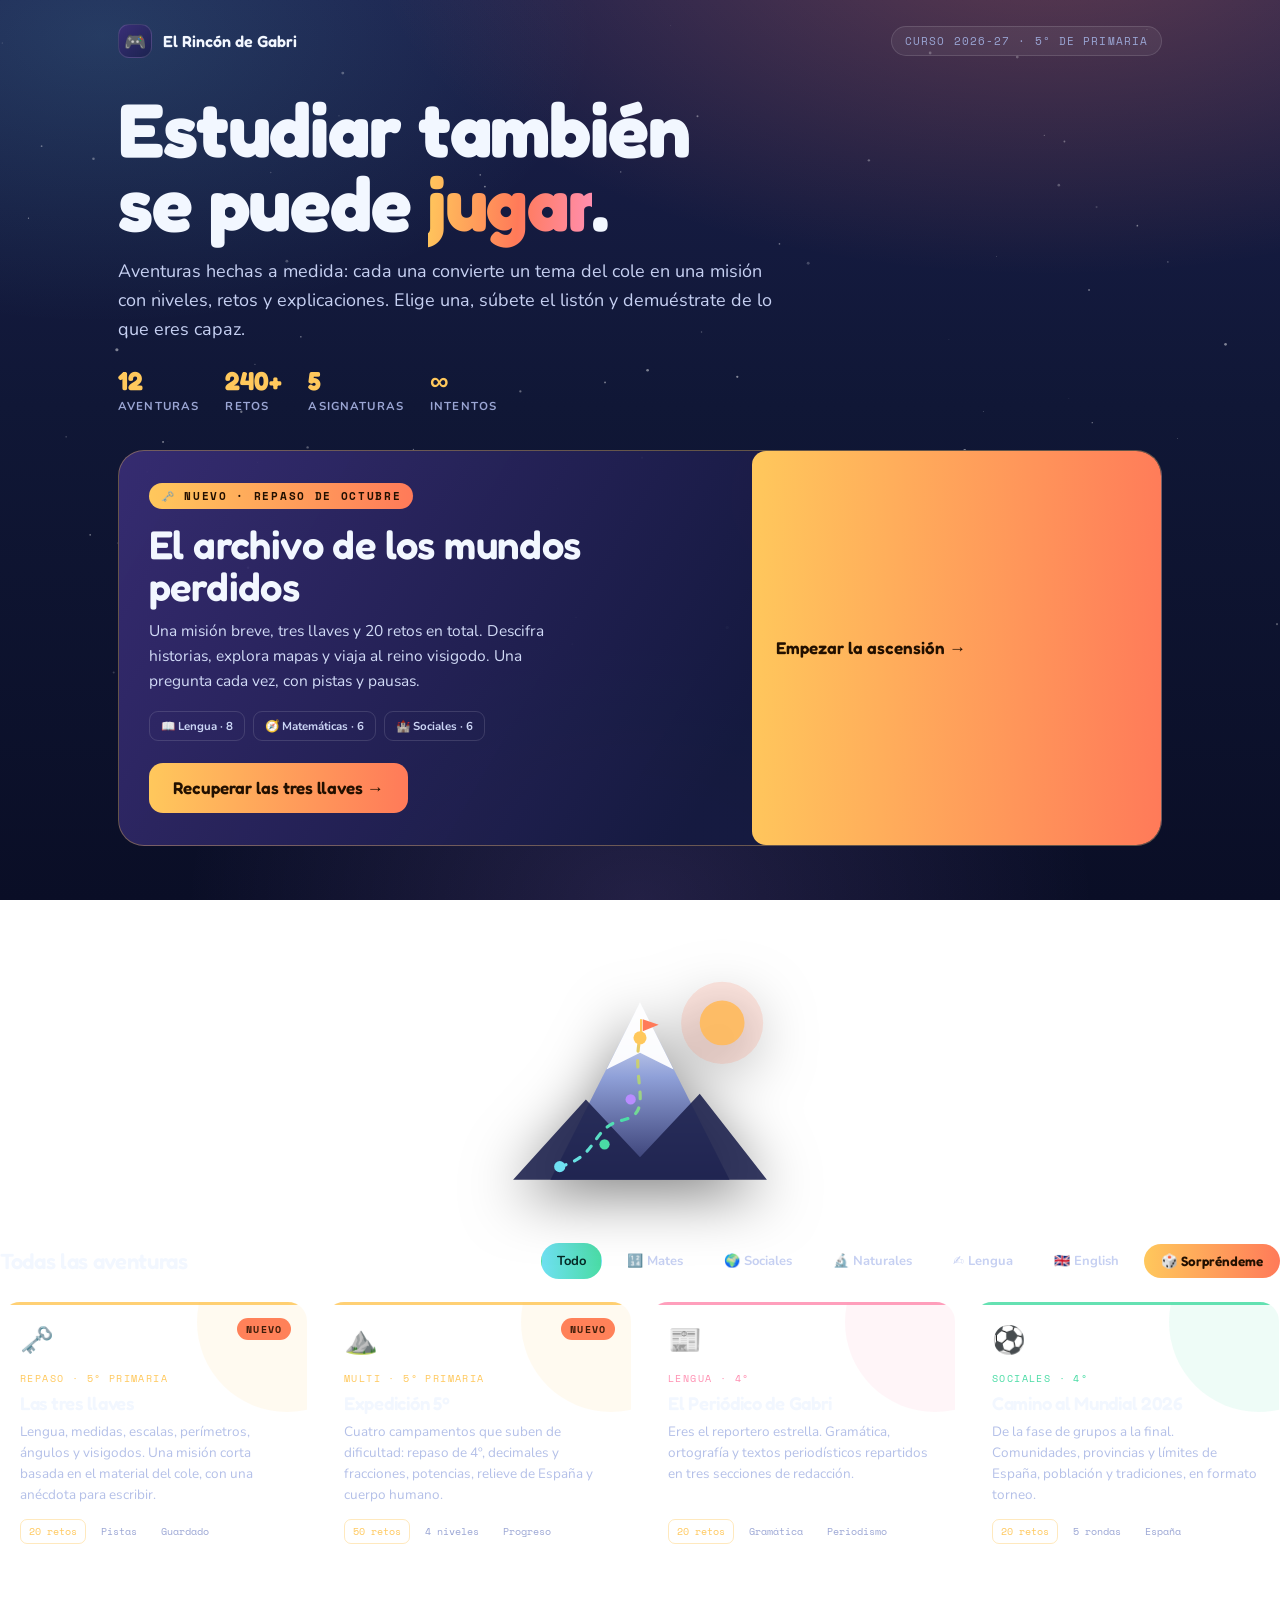
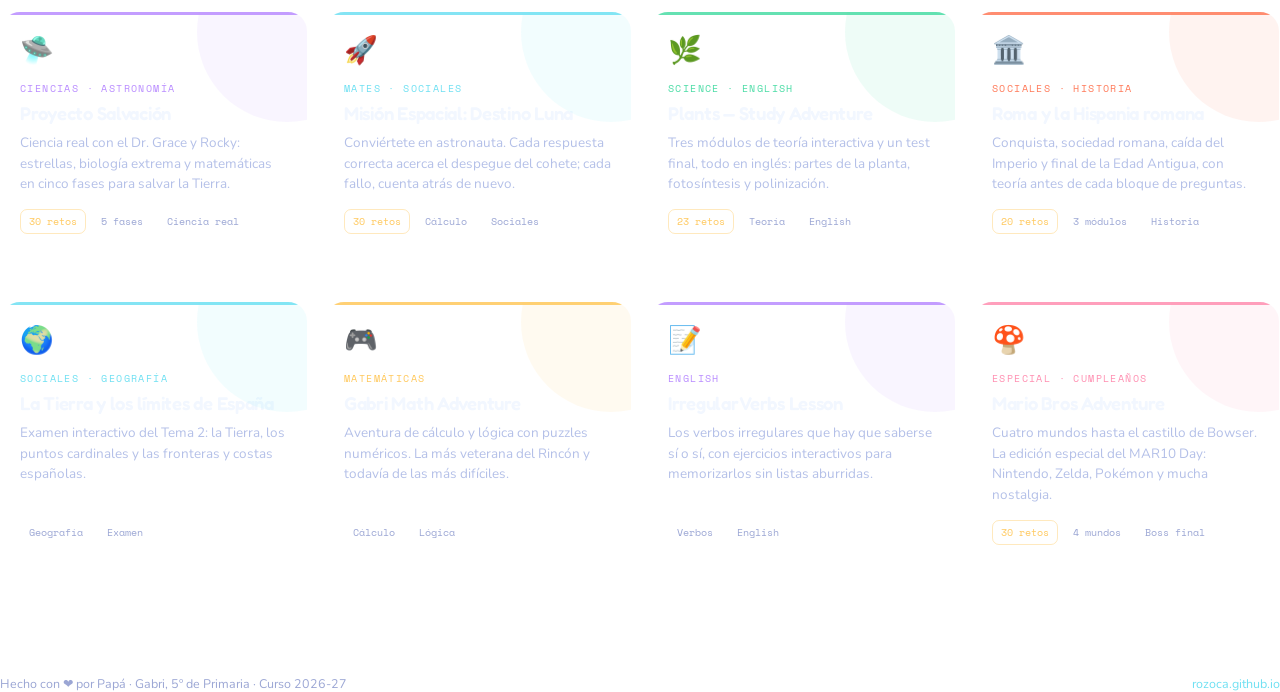
==== commit d5345708: "Añade misión de 20 retos de Lengua, Matemáticas y Visigodos" ====
--- a/index.html
+++ b/index.html
@@ -1,387 +1,390 @@
-<!DOCTYPE html>
-<html lang="es">
-<head>
-<meta charset="utf-8">
-<meta name="viewport" content="width=device-width, initial-scale=1.0">
-<title>El Rincón de Gabri · Zona de estudio</title>
-<meta name="description" content="Once aventuras interactivas y más de 220 retos para estudiar jugando. Matemáticas, sociales, naturales, lengua e inglés.">
-<link rel="preconnect" href="https://fonts.googleapis.com">
-<link rel="preconnect" href="https://fonts.gstatic.com" crossorigin>
-<link href="https://fonts.googleapis.com/css2?family=Fredoka:wght@400;500;600;700&family=Nunito:wght@400;600;700;800&family=Space+Mono:wght@400;700&display=swap" rel="stylesheet">
-<style>
-:root{
-  --night:#101736;
-  --deep:#1B2350;
-  --dusk:#3A2E77;
-  --alpen:#FF7A59;
-  --sun:#FFC85C;
-  --ice:#6FE0F2;
-  --moss:#4ADCA5;
-  --grape:#B98CFF;
-  --rose:#FF8FB1;
-  --snow:#F2F7FF;
-  --mute:#9BA6D4;
-  --card:rgba(255,255,255,.055);
-  --line:rgba(255,255,255,.13);
-}
-*{box-sizing:border-box}
-html,body{margin:0;padding:0}
-html{scroll-behavior:smooth}
-body{
-  font-family:"Nunito",system-ui,sans-serif;color:var(--snow);
-  background:
-    radial-gradient(1100px 560px at 82% -8%, rgba(255,122,89,.30), transparent 62%),
-    radial-gradient(820px 480px at 8% 4%, rgba(111,224,242,.15), transparent 60%),
-    radial-gradient(700px 500px at 50% 100%, rgba(185,140,255,.14), transparent 65%),
-    linear-gradient(180deg,#1A1F4B 0%, var(--night) 45%, #0A0E26 100%);
-  background-attachment:fixed;min-height:100vh;overflow-x:hidden;
-}
-h1,h2,h3,.fred{font-family:"Fredoka",sans-serif;font-weight:600;letter-spacing:-.015em}
-.mono{font-family:"Space Mono",monospace}
-.wrap{max-width:1080px;margin:0 auto;padding:24px 18px 70px;position:relative;z-index:1}
-#stars{position:fixed;inset:0;pointer-events:none;opacity:.7;z-index:0}
-a{color:inherit}
-
-/* ---------- barra superior ---------- */
-.nav{display:flex;align-items:center;justify-content:space-between;gap:12px;flex-wrap:wrap;margin-bottom:34px}
-.brand{display:flex;align-items:center;gap:11px;font-family:"Fredoka",sans-serif;font-size:16px;font-weight:600}
-.brand .dot{width:34px;height:34px;border-radius:11px;display:grid;place-items:center;font-size:18px;
-  background:linear-gradient(140deg,var(--dusk),var(--deep));border:1px solid var(--line)}
-.pill{font-family:"Space Mono",monospace;font-size:11px;letter-spacing:.1em;text-transform:uppercase;
-  border:1px solid var(--line);border-radius:99px;padding:6px 13px;color:var(--mute);background:var(--card)}
-
-/* ---------- hero ---------- */
-.hero{margin-bottom:34px}
-.hero h1{margin:0;font-size:clamp(38px,8.2vw,76px);line-height:.98;font-weight:700}
-.hero h1 em{font-style:normal;background:linear-gradient(94deg,var(--sun),var(--alpen) 55%,var(--rose));
-  -webkit-background-clip:text;background-clip:text;color:transparent}
-.hero .lead{margin:16px 0 0;font-size:clamp(15px,2.1vw,18px);line-height:1.62;color:#C6D0F2;max-width:60ch}
-.stats{display:flex;gap:26px;flex-wrap:wrap;margin-top:24px}
-.stat b{display:block;font-family:"Fredoka",sans-serif;font-size:26px;line-height:1;color:var(--sun)}
-.stat span{font-size:11.5px;letter-spacing:.1em;text-transform:uppercase;color:var(--mute);font-weight:700}
-
-/* ---------- destacado ---------- */
-.feature{position:relative;margin:34px 0 44px;border-radius:26px;overflow:hidden;
-  border:1px solid rgba(255,200,92,.34);
-  background:linear-gradient(120deg, rgba(58,46,119,.9), rgba(21,26,64,.92) 62%),
-             radial-gradient(500px 240px at 88% 12%, rgba(255,122,89,.34), transparent 66%);
-  display:grid;grid-template-columns:1.55fr 1fr}
-.feature-txt{padding:32px 30px}
-.tagline{display:inline-flex;align-items:center;gap:7px;font-family:"Space Mono",monospace;font-size:10.5px;
-  letter-spacing:.16em;text-transform:uppercase;color:#221000;background:linear-gradient(92deg,var(--sun),var(--alpen));
-  border-radius:99px;padding:5px 12px;font-weight:700}
-.feature h2{margin:15px 0 10px;font-size:clamp(26px,4.6vw,40px);line-height:1.04}
-.feature p{margin:0 0 18px;font-size:15.5px;line-height:1.62;color:#D2DBF7;max-width:46ch}
-.camp-row{display:flex;gap:8px;flex-wrap:wrap;margin-bottom:22px}
-.camp-row span{font-size:11.5px;font-weight:700;border:1px solid var(--line);border-radius:9px;padding:6px 11px;color:#CBD5F5}
-.cta{display:inline-flex;align-items:center;gap:9px;text-decoration:none;border-radius:14px;padding:14px 24px;
-  font-family:"Fredoka",sans-serif;font-size:17px;font-weight:600;color:#221000;
-  background:linear-gradient(92deg,var(--sun),var(--alpen));transition:.18s}
-.cta:hover{transform:translateY(-2px);box-shadow:0 12px 32px rgba(255,150,89,.34)}
-.feature-art{position:relative;display:grid;place-items:center;padding:20px}
-.feature-art svg{width:100%;height:auto;max-width:280px;filter:drop-shadow(0 14px 30px rgba(0,0,0,.5))}
-@media (max-width:820px){
-  .feature{grid-template-columns:1fr}
-  .feature-art{order:-1;padding:24px 20px 0}
-  .feature-art svg{max-width:210px}
-  .feature-txt{padding:24px 22px 28px}
-}
-
-/* ---------- filtros ---------- */
-.tools{display:flex;align-items:center;gap:9px;flex-wrap:wrap;margin-bottom:22px}
-.sec-title{font-family:"Fredoka",sans-serif;font-size:22px;margin:0 auto 0 0}
-.chip{cursor:pointer;font-family:inherit;font-weight:700;font-size:13px;color:#C6D0F2;
-  background:var(--card);border:1px solid var(--line);border-radius:99px;padding:8px 15px;transition:.15s}
-.chip:hover{border-color:var(--ice);color:var(--snow)}
-.chip.on{background:linear-gradient(92deg,var(--ice),var(--moss));color:#062A26;border-color:transparent}
-.dice{cursor:pointer;font-family:"Fredoka",sans-serif;font-weight:600;font-size:13.5px;color:#221000;
-  background:linear-gradient(92deg,var(--sun),var(--alpen));border:0;border-radius:99px;padding:9px 17px}
-.dice:hover{filter:brightness(1.07)}
-
-/* ---------- rejilla ---------- */
-.grid{display:grid;grid-template-columns:repeat(auto-fill,minmax(288px,1fr));gap:16px}
-.item{position:relative;display:flex;flex-direction:column;text-decoration:none;color:inherit;
-  background:var(--card);border:1px solid var(--line);border-radius:20px;padding:20px 19px 18px;overflow:hidden;
-  transition:transform .2s cubic-bezier(.2,.8,.2,1),border-color .2s,box-shadow .2s}
-.item::before{content:"";position:absolute;inset:0 0 auto 0;height:3px;background:var(--accent, var(--ice));opacity:.85}
-.item::after{content:"";position:absolute;width:180px;height:180px;right:-70px;top:-70px;border-radius:50%;
-  background:var(--accent, var(--ice));opacity:.09;transition:opacity .25s,transform .35s}
-.item:hover{transform:translateY(-5px);border-color:var(--accent, var(--ice));box-shadow:0 16px 40px rgba(0,0,0,.36)}
-.item:hover::after{opacity:.2;transform:scale(1.18)}
-.item.hide{display:none}
-.item .ico{font-size:27px;margin-bottom:12px}
-.item .kicker{font-family:"Space Mono",monospace;font-size:10px;letter-spacing:.14em;text-transform:uppercase;
-  color:var(--accent, var(--ice));margin-bottom:6px}
-.item h3{margin:0 0 8px;font-size:18.5px;line-height:1.2}
-.item p{margin:0 0 14px;font-size:13.5px;line-height:1.55;color:#B4C0E8;flex:1}
-.tags{display:flex;gap:6px;flex-wrap:wrap;align-items:center}
-.tags span{font-family:"Space Mono",monospace;font-size:10px;border:1px solid var(--line);
-  border-radius:7px;padding:4px 8px;color:var(--mute)}
-.tags .q{color:var(--sun);border-color:rgba(255,200,92,.4)}
-.new{position:absolute;top:16px;right:16px;font-family:"Space Mono",monospace;font-size:9.5px;
-  letter-spacing:.12em;background:var(--alpen);color:#2B0C02;border-radius:99px;padding:4px 9px;font-weight:700}
-.arrow{margin-top:14px;font-size:13px;font-weight:800;color:var(--accent, var(--ice));opacity:0;transform:translateX(-6px);transition:.2s}
-.item:hover .arrow{opacity:1;transform:none}
-
-.divider{margin:46px 0 20px;display:flex;align-items:center;gap:14px}
-.divider h2{margin:0;font-size:21px;white-space:nowrap}
-.divider i{flex:1;height:1px;background:var(--line)}
-.divider small{font-size:12px;color:var(--mute);font-family:"Space Mono",monospace}
-
-.empty{display:none;padding:34px 4px;color:var(--mute);font-family:"Space Mono",monospace;font-size:13.5px}
-
-footer{margin-top:56px;padding-top:22px;border-top:1px solid var(--line);
-  display:flex;justify-content:space-between;gap:12px;flex-wrap:wrap;font-size:12.5px;color:var(--mute)}
-footer a{color:var(--ice);text-decoration:none}
-footer a:hover{text-decoration:underline}
-@media (prefers-reduced-motion:reduce){*{transition:none!important;animation:none!important}html{scroll-behavior:auto}}
-</style>
-</head>
-<body>
-<canvas id="stars"></canvas>
-
-<div class="wrap">
-
-  <nav class="nav">
-    <div class="brand"><span class="dot">🎮</span> El Rincón de Gabri</div>
-    <span class="pill">Curso 2026-27 · 5º de Primaria</span>
-  </nav>
-
-  <header class="hero">
-    <h1>Estudiar también<br>se puede <em>jugar</em>.</h1>
-    <p class="lead">Once aventuras hechas a medida: cada una convierte un tema del cole en una misión con niveles, retos y explicaciones. Elige una, súbete el listón y demuéstrate de lo que eres capaz.</p>
-    <div class="stats">
-      <div class="stat"><b id="nAdv">11</b><span>Aventuras</span></div>
-      <div class="stat"><b>220+</b><span>Retos</span></div>
-      <div class="stat"><b>5</b><span>Asignaturas</span></div>
-      <div class="stat"><b>∞</b><span>Intentos</span></div>
-    </div>
-  </header>
-
-  <!-- ============ DESTACADO ============ -->
-  <section class="feature">
-    <div class="feature-txt">
-      <span class="tagline">⛰️ Nuevo · Temporada 2026-27</span>
-      <h2>Expedición 5º de Primaria</h2>
-      <p>Cuatro campamentos, 50 retos y una cumbre. Empiezas repasando lo que ya dominas de 4º y terminas con contenido que aún no has dado. Llega arriba y 5º empieza cuesta abajo.</p>
-      <div class="camp-row">
-        <span>🥾 Campamento Base · 10</span>
-        <span>🌲 Refugio · 10</span>
-        <span>🧊 Glaciar · 15</span>
-        <span>🏔️ Cumbre · 15</span>
-      </div>
-      <a class="cta" href="expedicion-5-primaria.html">Empezar la ascensión →</a>
-    </div>
-    <div class="feature-art" aria-hidden="true">
-      <svg viewBox="0 0 300 260" xmlns="http://www.w3.org/2000/svg">
-        <defs>
-          <linearGradient id="pk" x1="0" y1="0" x2="0" y2="1">
-            <stop offset="0%" stop-color="#F8FBFF"/><stop offset="42%" stop-color="#8FA0D8"/><stop offset="100%" stop-color="#2A2E63"/>
-          </linearGradient>
-          <linearGradient id="tr" x1="0" y1="1" x2="1" y2="0">
-            <stop offset="0%" stop-color="#6FE0F2"/><stop offset="60%" stop-color="#4ADCA5"/><stop offset="100%" stop-color="#FFC85C"/>
-          </linearGradient>
-        </defs>
-        <circle cx="238" cy="46" r="24" fill="#FFC85C" opacity=".9"/>
-        <circle cx="238" cy="46" r="44" fill="#FF7A59" opacity=".18"/>
-        <path d="M150 24 L246 214 L54 214 Z" fill="url(#pk)"/>
-        <path d="M150 24 L186 96 L150 78 L114 96 Z" fill="#fff" opacity=".95"/>
-        <path d="M14 214 L92 128 L150 190 L214 122 L286 214 Z" fill="#20244F" opacity=".9"/>
-        <path d="M64 200 C 108 188, 96 158, 132 150 C 166 142, 140 108, 150 62"
-              fill="none" stroke="url(#tr)" stroke-width="3.4" stroke-linecap="round" stroke-dasharray="7 10"/>
-        <circle cx="64" cy="200" r="6" fill="#6FE0F2"/><circle cx="112" cy="176" r="5.5" fill="#4ADCA5"/>
-        <circle cx="140" cy="128" r="5.5" fill="#B98CFF"/><circle cx="150" cy="62" r="7" fill="#FFC85C"/>
-        <rect x="150" y="42" width="2.4" height="22" fill="#FFC85C"/>
-        <path d="M153 42 L170 48 L153 55 Z" fill="#FF7A59"/>
-      </svg>
-    </div>
-  </section>
-
-  <!-- ============ FILTROS ============ -->
-  <div class="tools">
-    <h2 class="sec-title">Todas las aventuras</h2>
-    <button class="chip on" data-f="all">Todo</button>
-    <button class="chip" data-f="mates">🔢 Mates</button>
-    <button class="chip" data-f="sociales">🌍 Sociales</button>
-    <button class="chip" data-f="naturales">🔬 Naturales</button>
-    <button class="chip" data-f="lengua">✍️ Lengua</button>
-    <button class="chip" data-f="english">🇬🇧 English</button>
-    <button class="dice" id="dice">🎲 Sorpréndeme</button>
-  </div>
-
-  <div class="grid" id="grid">
-
-    <a class="item" href="expedicion-5-primaria.html" data-cat="mates sociales naturales english" style="--accent:var(--sun)">
-      <span class="new">NUEVO</span>
-      <div class="ico">⛰️</div>
-      <div class="kicker">Multi · 5º Primaria</div>
-      <h3>Expedición 5º</h3>
-      <p>Cuatro campamentos que suben de dificultad: repaso de 4º, decimales y fracciones, potencias, relieve de España y cuerpo humano.</p>
-      <div class="tags"><span class="q">50 retos</span><span>4 niveles</span><span>Progreso</span></div>
-      <div class="arrow">Empezar →</div>
-    </a>
-
-    <a class="item" href="lengua-redaccion-gabri.html" data-cat="lengua" style="--accent:var(--rose)">
-      <div class="ico">📰</div>
-      <div class="kicker">Lengua · 4º</div>
-      <h3>El Periódico de Gabri</h3>
-      <p>Eres el reportero estrella. Gramática, ortografía y textos periodísticos repartidos en tres secciones de redacción.</p>
-      <div class="tags"><span class="q">20 retos</span><span>Gramática</span><span>Periodismo</span></div>
-      <div class="arrow">A la redacción →</div>
-    </a>
-
-    <a class="item" href="ccss-mundial-gabri.html" data-cat="sociales" style="--accent:var(--moss)">
-      <div class="ico">⚽</div>
-      <div class="kicker">Sociales · 4º</div>
-      <h3>Camino al Mundial 2026</h3>
-      <p>De la fase de grupos a la final. Comunidades, provincias y límites de España, población y tradiciones, en formato torneo.</p>
-      <div class="tags"><span class="q">20 retos</span><span>5 rondas</span><span>España</span></div>
-      <div class="arrow">Saltar al campo →</div>
-    </a>
-
-    <a class="item" href="proyecto-salvacion-gabri.html" data-cat="naturales mates" style="--accent:var(--grape)">
-      <div class="ico">🛸</div>
-      <div class="kicker">Ciencias · Astronomía</div>
-      <h3>Proyecto Salvación</h3>
-      <p>Ciencia real con el Dr. Grace y Rocky: estrellas, biología extrema y matemáticas en cinco fases para salvar la Tierra.</p>
-      <div class="tags"><span class="q">30 retos</span><span>5 fases</span><span>Ciencia real</span></div>
-      <div class="arrow">A la misión →</div>
-    </a>
-
-    <a class="item" href="mision_espacial_luna_final.html" data-cat="mates sociales" style="--accent:var(--ice)">
-      <div class="ico">🚀</div>
-      <div class="kicker">Mates · Sociales</div>
-      <h3>Misión Espacial: Destino Luna</h3>
-      <p>Conviértete en astronauta. Cada respuesta correcta acerca el despegue del cohete; cada fallo, cuenta atrás de nuevo.</p>
-      <div class="tags"><span class="q">30 retos</span><span>Cálculo</span><span>Sociales</span></div>
-      <div class="arrow">Comenzar misión →</div>
-    </a>
-
-    <a class="item" href="plants-study-gabriel.html" data-cat="naturales english" style="--accent:var(--moss)">
-      <div class="ico">🌿</div>
-      <div class="kicker">Science · English</div>
-      <h3>Plants — Study Adventure</h3>
-      <p>Tres módulos de teoría interactiva y un test final, todo en inglés: partes de la planta, fotosíntesis y polinización.</p>
-      <div class="tags"><span class="q">23 retos</span><span>Teoría</span><span>English</span></div>
-      <div class="arrow">Let's start →</div>
-    </a>
-
-    <a class="item" href="roma-estudio-gabri.html" data-cat="sociales" style="--accent:var(--alpen)">
-      <div class="ico">🏛️</div>
-      <div class="kicker">Sociales · Historia</div>
-      <h3>Roma y la Hispania romana</h3>
-      <p>Conquista, sociedad romana, caída del Imperio y final de la Edad Antigua, con teoría antes de cada bloque de preguntas.</p>
-      <div class="tags"><span class="q">20 retos</span><span>3 módulos</span><span>Historia</span></div>
-      <div class="arrow">Ave Caesar →</div>
-    </a>
-
-    <a class="item" href="limites-espana-primaria.html" data-cat="sociales" style="--accent:var(--ice)">
-      <div class="ico">🌍</div>
-      <div class="kicker">Sociales · Geografía</div>
-      <h3>La Tierra y los límites de España</h3>
-      <p>Examen interactivo del Tema 2: la Tierra, los puntos cardinales y las fronteras y costas españolas.</p>
-      <div class="tags"><span>Geografía</span><span>Examen</span></div>
-      <div class="arrow">Hacer examen →</div>
-    </a>
-
-    <a class="item" href="gabri-math-adventure%20(4).html" data-cat="mates" style="--accent:var(--sun)">
-      <div class="ico">🎮</div>
-      <div class="kicker">Matemáticas</div>
-      <h3>Gabri Math Adventure</h3>
-      <p>Aventura de cálculo y lógica con puzzles numéricos. La más veterana del Rincón y todavía de las más difíciles.</p>
-      <div class="tags"><span>Cálculo</span><span>Lógica</span></div>
-      <div class="arrow">A jugar →</div>
-    </a>
-
-    <a class="item" href="irregular-verbs-lesson.html" data-cat="english" style="--accent:var(--grape)">
-      <div class="ico">📝</div>
-      <div class="kicker">English</div>
-      <h3>Irregular Verbs Lesson</h3>
-      <p>Los verbos irregulares que hay que saberse sí o sí, con ejercicios interactivos para memorizarlos sin listas aburridas.</p>
-      <div class="tags"><span>Verbos</span><span>English</span></div>
-      <div class="arrow">Let's go →</div>
-    </a>
-
-    <a class="item" href="mario-gabri-birthday.html" data-cat="mates" style="--accent:var(--rose)">
-      <div class="ico">🍄</div>
-      <div class="kicker">Especial · Cumpleaños</div>
-      <h3>Mario Bros Adventure</h3>
-      <p>Cuatro mundos hasta el castillo de Bowser. La edición especial del MAR10 Day: Nintendo, Zelda, Pokémon y mucha nostalgia.</p>
-      <div class="tags"><span class="q">30 retos</span><span>4 mundos</span><span>Boss final</span></div>
-      <div class="arrow">A por Bowser →</div>
-    </a>
-
-  </div>
-
-  <p class="empty" id="empty">No hay aventuras de esa asignatura todavía. Papá está en ello. 🛠️</p>
-
-  <footer>
-    <span>Hecho con ❤️ por Papá · Gabri, 5º de Primaria · Curso 2026-27</span>
-    <a href="https://rozoca.github.io/">rozoca.github.io</a>
-  </footer>
-</div>
-
-<script>
-/* ----- filtros ----- */
-const chips = document.querySelectorAll('.chip');
-const items = Array.prototype.slice.call(document.querySelectorAll('.item'));
-const empty = document.getElementById('empty');
-
-chips.forEach(c=>{
-  c.addEventListener('click', ()=>{
-    chips.forEach(x=>x.classList.remove('on'));
-    c.classList.add('on');
-    const f = c.dataset.f;
-    let n = 0;
-    items.forEach(it=>{
-      const ok = (f === 'all') || it.dataset.cat.split(' ').indexOf(f) > -1;
-      it.classList.toggle('hide', !ok);
-      if(ok) n++;
-    });
-    empty.style.display = n ? 'none' : 'block';
-  });
-});
-
-/* ----- dado ----- */
-document.getElementById('dice').addEventListener('click', ()=>{
-  const pool = items.filter(i=>!i.classList.contains('hide'));
-  if(!pool.length) return;
-  const pick = pool[Math.floor(Math.random()*pool.length)];
-  pick.scrollIntoView({behavior:'smooth', block:'center'});
-  pick.style.transition = 'transform .25s';
-  pick.style.transform = 'translateY(-6px) scale(1.03)';
-  pick.style.borderColor = 'var(--sun)';
-  setTimeout(()=>{ pick.style.transform=''; pick.style.borderColor=''; }, 1100);
-});
-
-/* ----- contador ----- */
-document.getElementById('nAdv').textContent = items.length;
-
-/* ----- estrellas ----- */
-(function(){
-  const cv = document.getElementById('stars'), cx = cv.getContext('2d');
-  let dots = [];
-  function size(){
-    cv.width = innerWidth; cv.height = innerHeight;
-    dots = Array.from({length: Math.round(innerWidth/15)}, ()=>({
-      x: Math.random()*cv.width, y: Math.random()*cv.height*0.8,
-      r: Math.random()*1.3+0.3, a: Math.random(), s: Math.random()*0.011+0.003
-    }));
-  }
-  function loop(){
-    cx.clearRect(0,0,cv.width,cv.height);
-    dots.forEach(d=>{
-      d.a += d.s; const o = 0.22 + Math.abs(Math.sin(d.a))*0.6;
-      cx.beginPath(); cx.arc(d.x,d.y,d.r,0,6.284);
-      cx.fillStyle='rgba(255,255,255,'+o+')'; cx.fill();
-    });
-    requestAnimationFrame(loop);
-  }
-  addEventListener('resize', size);
-  size();
-  if(!matchMedia('(prefers-reduced-motion: reduce)').matches) loop();
-  else dots.forEach(d=>{ cx.beginPath(); cx.arc(d.x,d.y,d.r,0,6.284); cx.fillStyle='rgba(255,255,255,.5)'; cx.fill(); });
-})();
-</script>
-</body>
-</html>
+<!DOCTYPE html>
+<html lang="es">
+<head>
+<meta charset="utf-8">
+<meta name="viewport" content="width=device-width, initial-scale=1.0">
+<title>El Rincón de Gabri · Zona de estudio</title>
+<meta name="description" content="Aventuras interactivas y más de 240 retos para estudiar jugando. Matemáticas, sociales, naturales, lengua e inglés.">
+<link rel="preconnect" href="https://fonts.googleapis.com">
+<link rel="preconnect" href="https://fonts.gstatic.com" crossorigin>
+<link href="https://fonts.googleapis.com/css2?family=Fredoka:wght@400;500;600;700&family=Nunito:wght@400;600;700;800&family=Space+Mono:wght@400;700&display=swap" rel="stylesheet">
+<style>
+:root{
+  --night:#101736;
+  --deep:#1B2350;
+  --dusk:#3A2E77;
+  --alpen:#FF7A59;
+  --sun:#FFC85C;
+  --ice:#6FE0F2;
+  --moss:#4ADCA5;
+  --grape:#B98CFF;
+  --rose:#FF8FB1;
+  --snow:#F2F7FF;
+  --mute:#9BA6D4;
+  --card:rgba(255,255,255,.055);
+  --line:rgba(255,255,255,.13);
+}
+*{box-sizing:border-box}
+html,body{margin:0;padding:0}
+html{scroll-behavior:smooth}
+body{
+  font-family:"Nunito",system-ui,sans-serif;color:var(--snow);
+  background:
+    radial-gradient(1100px 560px at 82% -8%, rgba(255,122,89,.30), transparent 62%),
+    radial-gradient(820px 480px at 8% 4%, rgba(111,224,242,.15), transparent 60%),
+    radial-gradient(700px 500px at 50% 100%, rgba(185,140,255,.14), transparent 65%),
+    linear-gradient(180deg,#1A1F4B 0%, var(--night) 45%, #0A0E26 100%);
+  background-attachment:fixed;min-height:100vh;overflow-x:hidden;
+}
+h1,h2,h3,.fred{font-family:"Fredoka",sans-serif;font-weight:600;letter-spacing:-.015em}
+.mono{font-family:"Space Mono",monospace}
+.wrap{max-width:1080px;margin:0 auto;padding:24px 18px 70px;position:relative;z-index:1}
+#stars{position:fixed;inset:0;pointer-events:none;opacity:.7;z-index:0}
+a{color:inherit}
+
+/* ---------- barra superior ---------- */
+.nav{display:flex;align-items:center;justify-content:space-between;gap:12px;flex-wrap:wrap;margin-bottom:34px}
+.brand{display:flex;align-items:center;gap:11px;font-family:"Fredoka",sans-serif;font-size:16px;font-weight:600}
+.brand .dot{width:34px;height:34px;border-radius:11px;display:grid;place-items:center;font-size:18px;
+  background:linear-gradient(140deg,var(--dusk),var(--deep));border:1px solid var(--line)}
+.pill{font-family:"Space Mono",monospace;font-size:11px;letter-spacing:.1em;text-transform:uppercase;
+  border:1px solid var(--line);border-radius:99px;padding:6px 13px;color:var(--mute);background:var(--card)}
+
+/* ---------- hero ---------- */
+.hero{margin-bottom:34px}
+.hero h1{margin:0;font-size:clamp(38px,8.2vw,76px);line-height:.98;font-weight:700}
+.hero h1 em{font-style:normal;background:linear-gradient(94deg,var(--sun),var(--alpen) 55%,var(--rose));
+  -webkit-background-clip:text;background-clip:text;color:transparent}
+.hero .lead{margin:16px 0 0;font-size:clamp(15px,2.1vw,18px);line-height:1.62;color:#C6D0F2;max-width:60ch}
+.stats{display:flex;gap:26px;flex-wrap:wrap;margin-top:24px}
+.stat b{display:block;font-family:"Fredoka",sans-serif;font-size:26px;line-height:1;color:var(--sun)}
+.stat span{font-size:11.5px;letter-spacing:.1em;text-transform:uppercase;color:var(--mute);font-weight:700}
+
+/* ---------- destacado ---------- */
+.feature{position:relative;margin:34px 0 44px;border-radius:26px;overflow:hidden;
+  border:1px solid rgba(255,200,92,.34);
+  background:linear-gradient(120deg, rgba(58,46,119,.9), rgba(21,26,64,.92) 62%),
+             radial-gradient(500px 240px at 88% 12%, rgba(255,122,89,.34), transparent 66%);
+  display:grid;grid-template-columns:1.55fr 1fr}
+.feature-txt{padding:32px 30px}
+.tagline{display:inline-flex;align-items:center;gap:7px;font-family:"Space Mono",monospace;font-size:10.5px;
+  letter-spacing:.16em;text-transform:uppercase;color:#221000;background:linear-gradient(92deg,var(--sun),var(--alpen));
+  border-radius:99px;padding:5px 12px;font-weight:700}
+.feature h2{margin:15px 0 10px;font-size:clamp(26px,4.6vw,40px);line-height:1.04}
+.feature p{margin:0 0 18px;font-size:15.5px;line-height:1.62;color:#D2DBF7;max-width:46ch}
+.camp-row{display:flex;gap:8px;flex-wrap:wrap;margin-bottom:22px}
+.camp-row span{font-size:11.5px;font-weight:700;border:1px solid var(--line);border-radius:9px;padding:6px 11px;color:#CBD5F5}
+.cta{display:inline-flex;align-items:center;gap:9px;text-decoration:none;border-radius:14px;padding:14px 24px;
+  font-family:"Fredoka",sans-serif;font-size:17px;font-weight:600;color:#221000;
+  background:linear-gradient(92deg,var(--sun),var(--alpen));transition:.18s}
+.cta:hover{transform:translateY(-2px);box-shadow:0 12px 32px rgba(255,150,89,.34)}
+.feature-art{position:relative;display:grid;place-items:center;padding:20px}
+.feature-art svg{width:100%;height:auto;max-width:280px;filter:drop-shadow(0 14px 30px rgba(0,0,0,.5))}
+@media (max-width:820px){
+  .feature{grid-template-columns:1fr}
+  .feature-art{order:-1;padding:24px 20px 0}
+  .feature-art svg{max-width:210px}
+  .feature-txt{padding:24px 22px 28px}
+}
+
+/* ---------- filtros ---------- */
+.tools{display:flex;align-items:center;gap:9px;flex-wrap:wrap;margin-bottom:22px}
+.sec-title{font-family:"Fredoka",sans-serif;font-size:22px;margin:0 auto 0 0}
+.chip{cursor:pointer;font-family:inherit;font-weight:700;font-size:13px;color:#C6D0F2;
+  background:var(--card);border:1px solid var(--line);border-radius:99px;padding:8px 15px;transition:.15s}
+.chip:hover{border-color:var(--ice);color:var(--snow)}
+.chip.on{background:linear-gradient(92deg,var(--ice),var(--moss));color:#062A26;border-color:transparent}
+.dice{cursor:pointer;font-family:"Fredoka",sans-serif;font-weight:600;font-size:13.5px;color:#221000;
+  background:linear-gradient(92deg,var(--sun),var(--alpen));border:0;border-radius:99px;padding:9px 17px}
+.dice:hover{filter:brightness(1.07)}
+
+/* ---------- rejilla ---------- */
+.grid{display:grid;grid-template-columns:repeat(auto-fill,minmax(288px,1fr));gap:16px}
+.item{position:relative;display:flex;flex-direction:column;text-decoration:none;color:inherit;
+  background:var(--card);border:1px solid var(--line);border-radius:20px;padding:20px 19px 18px;overflow:hidden;
+  transition:transform .2s cubic-bezier(.2,.8,.2,1),border-color .2s,box-shadow .2s}
+.item::before{content:"";position:absolute;inset:0 0 auto 0;height:3px;background:var(--accent, var(--ice));opacity:.85}
+.item::after{content:"";position:absolute;width:180px;height:180px;right:-70px;top:-70px;border-radius:50%;
+  background:var(--accent, var(--ice));opacity:.09;transition:opacity .25s,transform .35s}
+.item:hover{transform:translateY(-5px);border-color:var(--accent, var(--ice));box-shadow:0 16px 40px rgba(0,0,0,.36)}
+.item:hover::after{opacity:.2;transform:scale(1.18)}
+.item.hide{display:none}
+.item .ico{font-size:27px;margin-bottom:12px}
+.item .kicker{font-family:"Space Mono",monospace;font-size:10px;letter-spacing:.14em;text-transform:uppercase;
+  color:var(--accent, var(--ice));margin-bottom:6px}
+.item h3{margin:0 0 8px;font-size:18.5px;line-height:1.2}
+.item p{margin:0 0 14px;font-size:13.5px;line-height:1.55;color:#B4C0E8;flex:1}
+.tags{display:flex;gap:6px;flex-wrap:wrap;align-items:center}
+.tags span{font-family:"Space Mono",monospace;font-size:10px;border:1px solid var(--line);
+  border-radius:7px;padding:4px 8px;color:var(--mute)}
+.tags .q{color:var(--sun);border-color:rgba(255,200,92,.4)}
+.new{position:absolute;top:16px;right:16px;font-family:"Space Mono",monospace;font-size:9.5px;
+  letter-spacing:.12em;background:var(--alpen);color:#2B0C02;border-radius:99px;padding:4px 9px;font-weight:700}
+.arrow{margin-top:14px;font-size:13px;font-weight:800;color:var(--accent, var(--ice));opacity:0;transform:translateX(-6px);transition:.2s}
+.item:hover .arrow{opacity:1;transform:none}
+
+.divider{margin:46px 0 20px;display:flex;align-items:center;gap:14px}
+.divider h2{margin:0;font-size:21px;white-space:nowrap}
+.divider i{flex:1;height:1px;background:var(--line)}
+.divider small{font-size:12px;color:var(--mute);font-family:"Space Mono",monospace}
+
+.empty{display:none;padding:34px 4px;color:var(--mute);font-family:"Space Mono",monospace;font-size:13.5px}
+
+footer{margin-top:56px;padding-top:22px;border-top:1px solid var(--line);
+  display:flex;justify-content:space-between;gap:12px;flex-wrap:wrap;font-size:12.5px;color:var(--mute)}
+footer a{color:var(--ice);text-decoration:none}
+footer a:hover{text-decoration:underline}
+@media (prefers-reduced-motion:reduce){*{transition:none!important;animation:none!important}html{scroll-behavior:auto}}
+</style>
+</head>
+<body>
+<canvas id="stars"></canvas>
+
+<div class="wrap">
+
+  <nav class="nav">
+    <div class="brand"><span class="dot">🎮</span> El Rincón de Gabri</div>
+    <span class="pill">Curso 2026-27 · 5º de Primaria</span>
+  </nav>
+
+  <header class="hero">
+    <h1>Estudiar también<br>se puede <em>jugar</em>.</h1>
+    <p class="lead">Aventuras hechas a medida: cada una convierte un tema del cole en una misión con niveles, retos y explicaciones. Elige una, súbete el listón y demuéstrate de lo que eres capaz.</p>
+    <div class="stats">
+      <div class="stat"><b id="nAdv">12</b><span>Aventuras</span></div>
+      <div class="stat"><b>240+</b><span>Retos</span></div>
+      <div class="stat"><b>5</b><span>Asignaturas</span></div>
+      <div class="stat"><b>∞</b><span>Intentos</span></div>
+    </div>
+  </header>
+
+  <!-- ============ DESTACADO ============ -->
+  <section class="feature">
+    <div class="feature-txt">
+      <span class="tagline">🗝️ Nuevo · Repaso de octubre</span>
+      <h2>El archivo de los mundos perdidos</h2>
+      <p>Una misión breve, tres llaves y 20 retos en total. Descifra historias, explora mapas y viaja al reino visigodo. Una pregunta cada vez, con pistas y pausas.</p>
+      <div class="camp-row"><span>📖 Lengua · 8</span><span>🧭 Matemáticas · 6</span><span>🏰 Sociales · 6</span></div>
+      <a class="cta" href="mision-tres-llaves.html">Recuperar las tres llaves →</a>
+    </div>
+      <a class="cta" href="expedicion-5-primaria.html">Empezar la ascensión →</a>
+    </div>
+    <div class="feature-art" aria-hidden="true">
+      <svg viewBox="0 0 300 260" xmlns="http://www.w3.org/2000/svg">
+        <defs>
+          <linearGradient id="pk" x1="0" y1="0" x2="0" y2="1">
+            <stop offset="0%" stop-color="#F8FBFF"/><stop offset="42%" stop-color="#8FA0D8"/><stop offset="100%" stop-color="#2A2E63"/>
+          </linearGradient>
+          <linearGradient id="tr" x1="0" y1="1" x2="1" y2="0">
+            <stop offset="0%" stop-color="#6FE0F2"/><stop offset="60%" stop-color="#4ADCA5"/><stop offset="100%" stop-color="#FFC85C"/>
+          </linearGradient>
+        </defs>
+        <circle cx="238" cy="46" r="24" fill="#FFC85C" opacity=".9"/>
+        <circle cx="238" cy="46" r="44" fill="#FF7A59" opacity=".18"/>
+        <path d="M150 24 L246 214 L54 214 Z" fill="url(#pk)"/>
+        <path d="M150 24 L186 96 L150 78 L114 96 Z" fill="#fff" opacity=".95"/>
+        <path d="M14 214 L92 128 L150 190 L214 122 L286 214 Z" fill="#20244F" opacity=".9"/>
+        <path d="M64 200 C 108 188, 96 158, 132 150 C 166 142, 140 108, 150 62"
+              fill="none" stroke="url(#tr)" stroke-width="3.4" stroke-linecap="round" stroke-dasharray="7 10"/>
+        <circle cx="64" cy="200" r="6" fill="#6FE0F2"/><circle cx="112" cy="176" r="5.5" fill="#4ADCA5"/>
+        <circle cx="140" cy="128" r="5.5" fill="#B98CFF"/><circle cx="150" cy="62" r="7" fill="#FFC85C"/>
+        <rect x="150" y="42" width="2.4" height="22" fill="#FFC85C"/>
+        <path d="M153 42 L170 48 L153 55 Z" fill="#FF7A59"/>
+      </svg>
+    </div>
+  </section>
+
+  <!-- ============ FILTROS ============ -->
+  <div class="tools">
+    <h2 class="sec-title">Todas las aventuras</h2>
+    <button class="chip on" data-f="all">Todo</button>
+    <button class="chip" data-f="mates">🔢 Mates</button>
+    <button class="chip" data-f="sociales">🌍 Sociales</button>
+    <button class="chip" data-f="naturales">🔬 Naturales</button>
+    <button class="chip" data-f="lengua">✍️ Lengua</button>
+    <button class="chip" data-f="english">🇬🇧 English</button>
+    <button class="dice" id="dice">🎲 Sorpréndeme</button>
+  </div>
+
+  <div class="grid" id="grid">
+    <a class="item" href="mision-tres-llaves.html" data-cat="lengua mates sociales" style="--accent:var(--sun)">
+      <span class="new">NUEVO</span><div class="ico">🗝️</div><div class="kicker">Repaso · 5º Primaria</div>
+      <h3>Las tres llaves</h3><p>Lengua, medidas, escalas, perímetros, ángulos y visigodos. Una misión corta basada en el material del cole, con una anécdota para escribir.</p>
+      <div class="tags"><span class="q">20 retos</span><span>Pistas</span><span>Guardado</span></div><div class="arrow">Abrir el archivo →</div>
+    </a>
+
+
+    <a class="item" href="expedicion-5-primaria.html" data-cat="mates sociales naturales english" style="--accent:var(--sun)">
+      <span class="new">NUEVO</span>
+      <div class="ico">⛰️</div>
+      <div class="kicker">Multi · 5º Primaria</div>
+      <h3>Expedición 5º</h3>
+      <p>Cuatro campamentos que suben de dificultad: repaso de 4º, decimales y fracciones, potencias, relieve de España y cuerpo humano.</p>
+      <div class="tags"><span class="q">50 retos</span><span>4 niveles</span><span>Progreso</span></div>
+      <div class="arrow">Empezar →</div>
+    </a>
+
+    <a class="item" href="lengua-redaccion-gabri.html" data-cat="lengua" style="--accent:var(--rose)">
+      <div class="ico">📰</div>
+      <div class="kicker">Lengua · 4º</div>
+      <h3>El Periódico de Gabri</h3>
+      <p>Eres el reportero estrella. Gramática, ortografía y textos periodísticos repartidos en tres secciones de redacción.</p>
+      <div class="tags"><span class="q">20 retos</span><span>Gramática</span><span>Periodismo</span></div>
+      <div class="arrow">A la redacción →</div>
+    </a>
+
+    <a class="item" href="ccss-mundial-gabri.html" data-cat="sociales" style="--accent:var(--moss)">
+      <div class="ico">⚽</div>
+      <div class="kicker">Sociales · 4º</div>
+      <h3>Camino al Mundial 2026</h3>
+      <p>De la fase de grupos a la final. Comunidades, provincias y límites de España, población y tradiciones, en formato torneo.</p>
+      <div class="tags"><span class="q">20 retos</span><span>5 rondas</span><span>España</span></div>
+      <div class="arrow">Saltar al campo →</div>
+    </a>
+
+    <a class="item" href="proyecto-salvacion-gabri.html" data-cat="naturales mates" style="--accent:var(--grape)">
+      <div class="ico">🛸</div>
+      <div class="kicker">Ciencias · Astronomía</div>
+      <h3>Proyecto Salvación</h3>
+      <p>Ciencia real con el Dr. Grace y Rocky: estrellas, biología extrema y matemáticas en cinco fases para salvar la Tierra.</p>
+      <div class="tags"><span class="q">30 retos</span><span>5 fases</span><span>Ciencia real</span></div>
+      <div class="arrow">A la misión →</div>
+    </a>
+
+    <a class="item" href="mision_espacial_luna_final.html" data-cat="mates sociales" style="--accent:var(--ice)">
+      <div class="ico">🚀</div>
+      <div class="kicker">Mates · Sociales</div>
+      <h3>Misión Espacial: Destino Luna</h3>
+      <p>Conviértete en astronauta. Cada respuesta correcta acerca el despegue del cohete; cada fallo, cuenta atrás de nuevo.</p>
+      <div class="tags"><span class="q">30 retos</span><span>Cálculo</span><span>Sociales</span></div>
+      <div class="arrow">Comenzar misión →</div>
+    </a>
+
+    <a class="item" href="plants-study-gabriel.html" data-cat="naturales english" style="--accent:var(--moss)">
+      <div class="ico">🌿</div>
+      <div class="kicker">Science · English</div>
+      <h3>Plants — Study Adventure</h3>
+      <p>Tres módulos de teoría interactiva y un test final, todo en inglés: partes de la planta, fotosíntesis y polinización.</p>
+      <div class="tags"><span class="q">23 retos</span><span>Teoría</span><span>English</span></div>
+      <div class="arrow">Let's start →</div>
+    </a>
+
+    <a class="item" href="roma-estudio-gabri.html" data-cat="sociales" style="--accent:var(--alpen)">
+      <div class="ico">🏛️</div>
+      <div class="kicker">Sociales · Historia</div>
+      <h3>Roma y la Hispania romana</h3>
+      <p>Conquista, sociedad romana, caída del Imperio y final de la Edad Antigua, con teoría antes de cada bloque de preguntas.</p>
+      <div class="tags"><span class="q">20 retos</span><span>3 módulos</span><span>Historia</span></div>
+      <div class="arrow">Ave Caesar →</div>
+    </a>
+
+    <a class="item" href="limites-espana-primaria.html" data-cat="sociales" style="--accent:var(--ice)">
+      <div class="ico">🌍</div>
+      <div class="kicker">Sociales · Geografía</div>
+      <h3>La Tierra y los límites de España</h3>
+      <p>Examen interactivo del Tema 2: la Tierra, los puntos cardinales y las fronteras y costas españolas.</p>
+      <div class="tags"><span>Geografía</span><span>Examen</span></div>
+      <div class="arrow">Hacer examen →</div>
+    </a>
+
+    <a class="item" href="gabri-math-adventure%20(4).html" data-cat="mates" style="--accent:var(--sun)">
+      <div class="ico">🎮</div>
+      <div class="kicker">Matemáticas</div>
+      <h3>Gabri Math Adventure</h3>
+      <p>Aventura de cálculo y lógica con puzzles numéricos. La más veterana del Rincón y todavía de las más difíciles.</p>
+      <div class="tags"><span>Cálculo</span><span>Lógica</span></div>
+      <div class="arrow">A jugar →</div>
+    </a>
+
+    <a class="item" href="irregular-verbs-lesson.html" data-cat="english" style="--accent:var(--grape)">
+      <div class="ico">📝</div>
+      <div class="kicker">English</div>
+      <h3>Irregular Verbs Lesson</h3>
+      <p>Los verbos irregulares que hay que saberse sí o sí, con ejercicios interactivos para memorizarlos sin listas aburridas.</p>
+      <div class="tags"><span>Verbos</span><span>English</span></div>
+      <div class="arrow">Let's go →</div>
+    </a>
+
+    <a class="item" href="mario-gabri-birthday.html" data-cat="mates" style="--accent:var(--rose)">
+      <div class="ico">🍄</div>
+      <div class="kicker">Especial · Cumpleaños</div>
+      <h3>Mario Bros Adventure</h3>
+      <p>Cuatro mundos hasta el castillo de Bowser. La edición especial del MAR10 Day: Nintendo, Zelda, Pokémon y mucha nostalgia.</p>
+      <div class="tags"><span class="q">30 retos</span><span>4 mundos</span><span>Boss final</span></div>
+      <div class="arrow">A por Bowser →</div>
+    </a>
+
+  </div>
+
+  <p class="empty" id="empty">No hay aventuras de esa asignatura todavía. Papá está en ello. 🛠️</p>
+
+  <footer>
+    <span>Hecho con ❤️ por Papá · Gabri, 5º de Primaria · Curso 2026-27</span>
+    <a href="https://rozoca.github.io/">rozoca.github.io</a>
+  </footer>
+</div>
+
+<script>
+/* ----- filtros ----- */
+const chips = document.querySelectorAll('.chip');
+const items = Array.prototype.slice.call(document.querySelectorAll('.item'));
+const empty = document.getElementById('empty');
+
+chips.forEach(c=>{
+  c.addEventListener('click', ()=>{
+    chips.forEach(x=>x.classList.remove('on'));
+    c.classList.add('on');
+    const f = c.dataset.f;
+    let n = 0;
+    items.forEach(it=>{
+      const ok = (f === 'all') || it.dataset.cat.split(' ').indexOf(f) > -1;
+      it.classList.toggle('hide', !ok);
+      if(ok) n++;
+    });
+    empty.style.display = n ? 'none' : 'block';
+  });
+});
+
+/* ----- dado ----- */
+document.getElementById('dice').addEventListener('click', ()=>{
+  const pool = items.filter(i=>!i.classList.contains('hide'));
+  if(!pool.length) return;
+  const pick = pool[Math.floor(Math.random()*pool.length)];
+  pick.scrollIntoView({behavior:'smooth', block:'center'});
+  pick.style.transition = 'transform .25s';
+  pick.style.transform = 'translateY(-6px) scale(1.03)';
+  pick.style.borderColor = 'var(--sun)';
+  setTimeout(()=>{ pick.style.transform=''; pick.style.borderColor=''; }, 1100);
+});
+
+/* ----- contador ----- */
+document.getElementById('nAdv').textContent = items.length;
+
+/* ----- estrellas ----- */
+(function(){
+  const cv = document.getElementById('stars'), cx = cv.getContext('2d');
+  let dots = [];
+  function size(){
+    cv.width = innerWidth; cv.height = innerHeight;
+    dots = Array.from({length: Math.round(innerWidth/15)}, ()=>({
+      x: Math.random()*cv.width, y: Math.random()*cv.height*0.8,
+      r: Math.random()*1.3+0.3, a: Math.random(), s: Math.random()*0.011+0.003
+    }));
+  }
+  function loop(){
+    cx.clearRect(0,0,cv.width,cv.height);
+    dots.forEach(d=>{
+      d.a += d.s; const o = 0.22 + Math.abs(Math.sin(d.a))*0.6;
+      cx.beginPath(); cx.arc(d.x,d.y,d.r,0,6.284);
+      cx.fillStyle='rgba(255,255,255,'+o+')'; cx.fill();
+    });
+    requestAnimationFrame(loop);
+  }
+  addEventListener('resize', size);
+  size();
+  if(!matchMedia('(prefers-reduced-motion: reduce)').matches) loop();
+  else dots.forEach(d=>{ cx.beginPath(); cx.arc(d.x,d.y,d.r,0,6.284); cx.fillStyle='rgba(255,255,255,.5)'; cx.fill(); });
+})();
+</script>
+</body>
+</html>
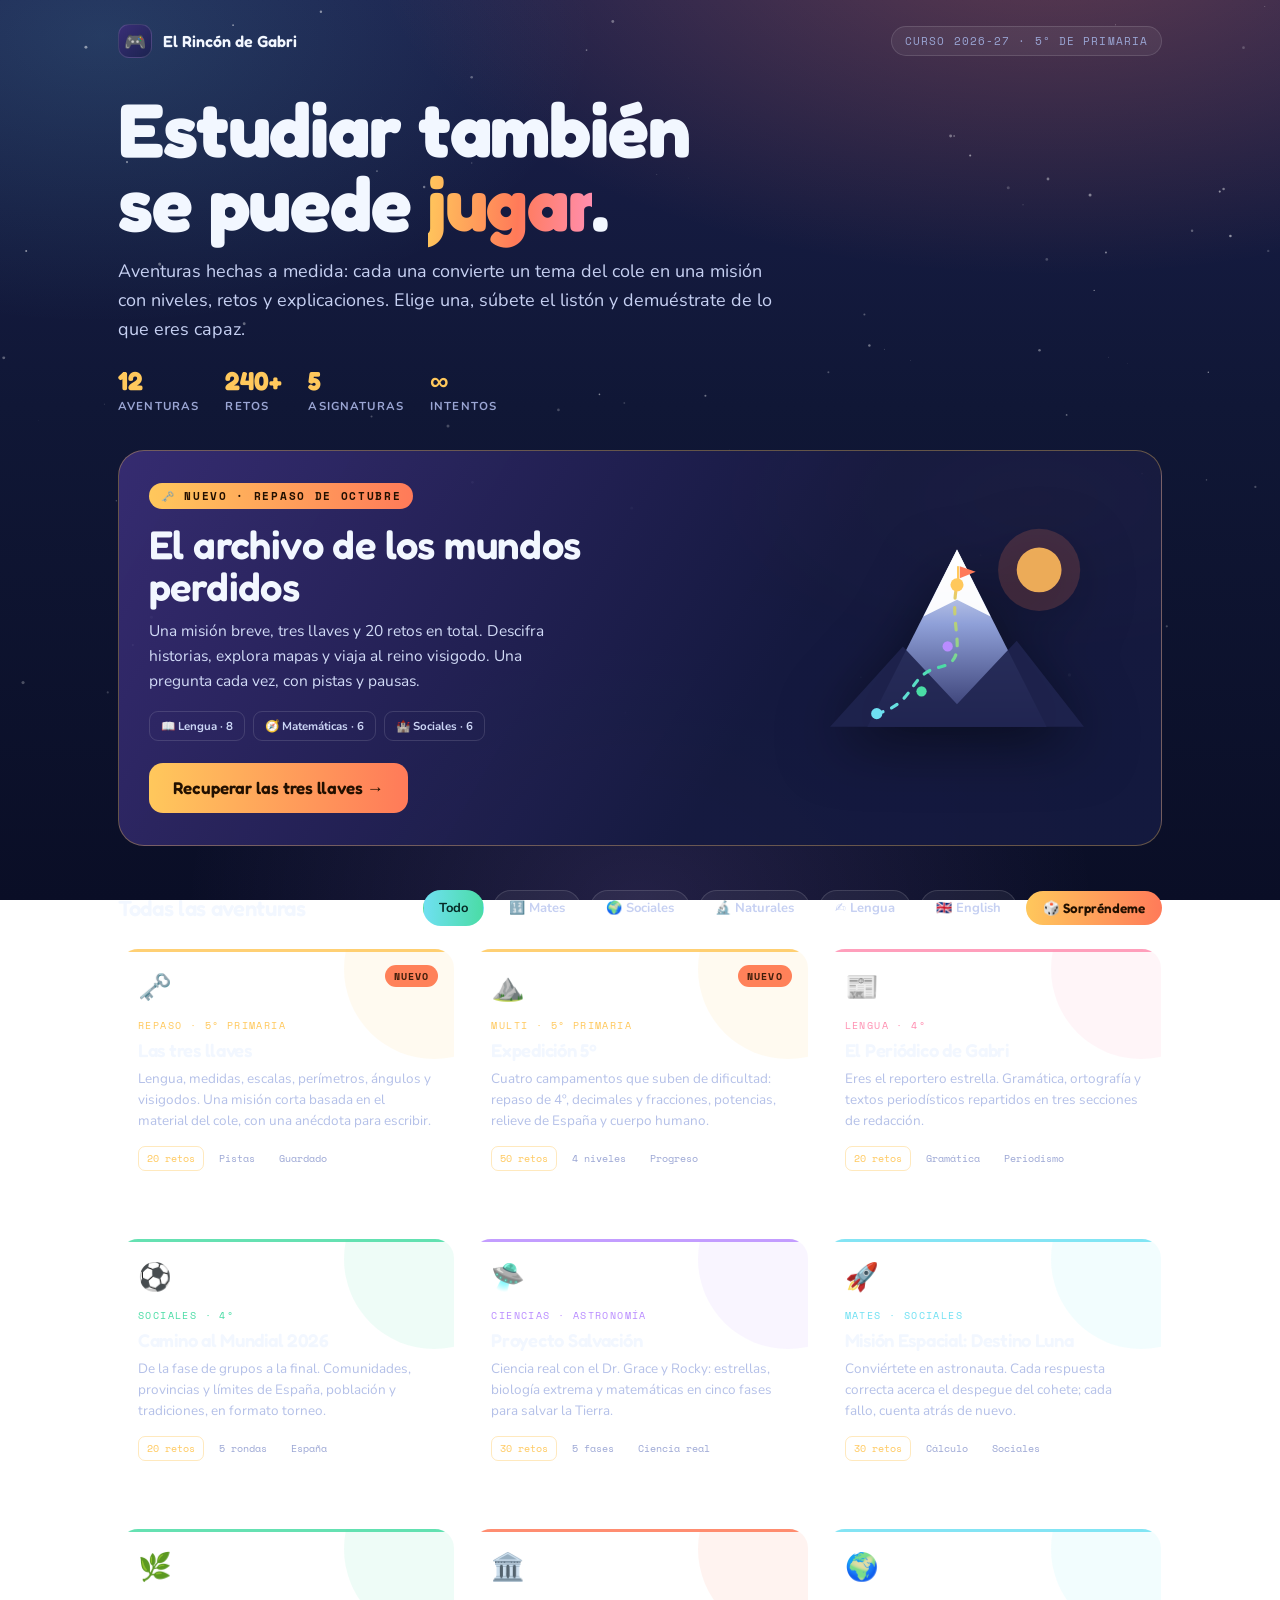
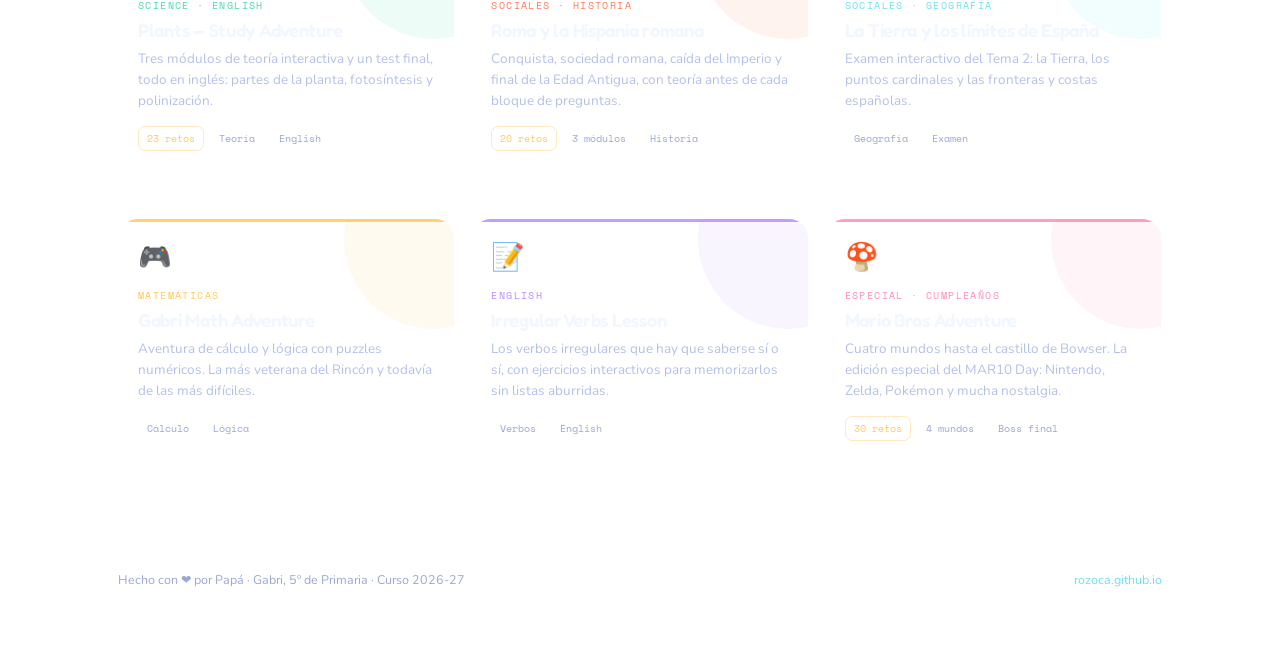
==== commit 8f93ab8d: "Ajusta estructura de la tarjeta destacada" ====
--- a/index.html
+++ b/index.html
@@ -167,8 +167,6 @@
       <div class="camp-row"><span>📖 Lengua · 8</span><span>🧭 Matemáticas · 6</span><span>🏰 Sociales · 6</span></div>
       <a class="cta" href="mision-tres-llaves.html">Recuperar las tres llaves →</a>
     </div>
-      <a class="cta" href="expedicion-5-primaria.html">Empezar la ascensión →</a>
-    </div>
     <div class="feature-art" aria-hidden="true">
       <svg viewBox="0 0 300 260" xmlns="http://www.w3.org/2000/svg">
         <defs>
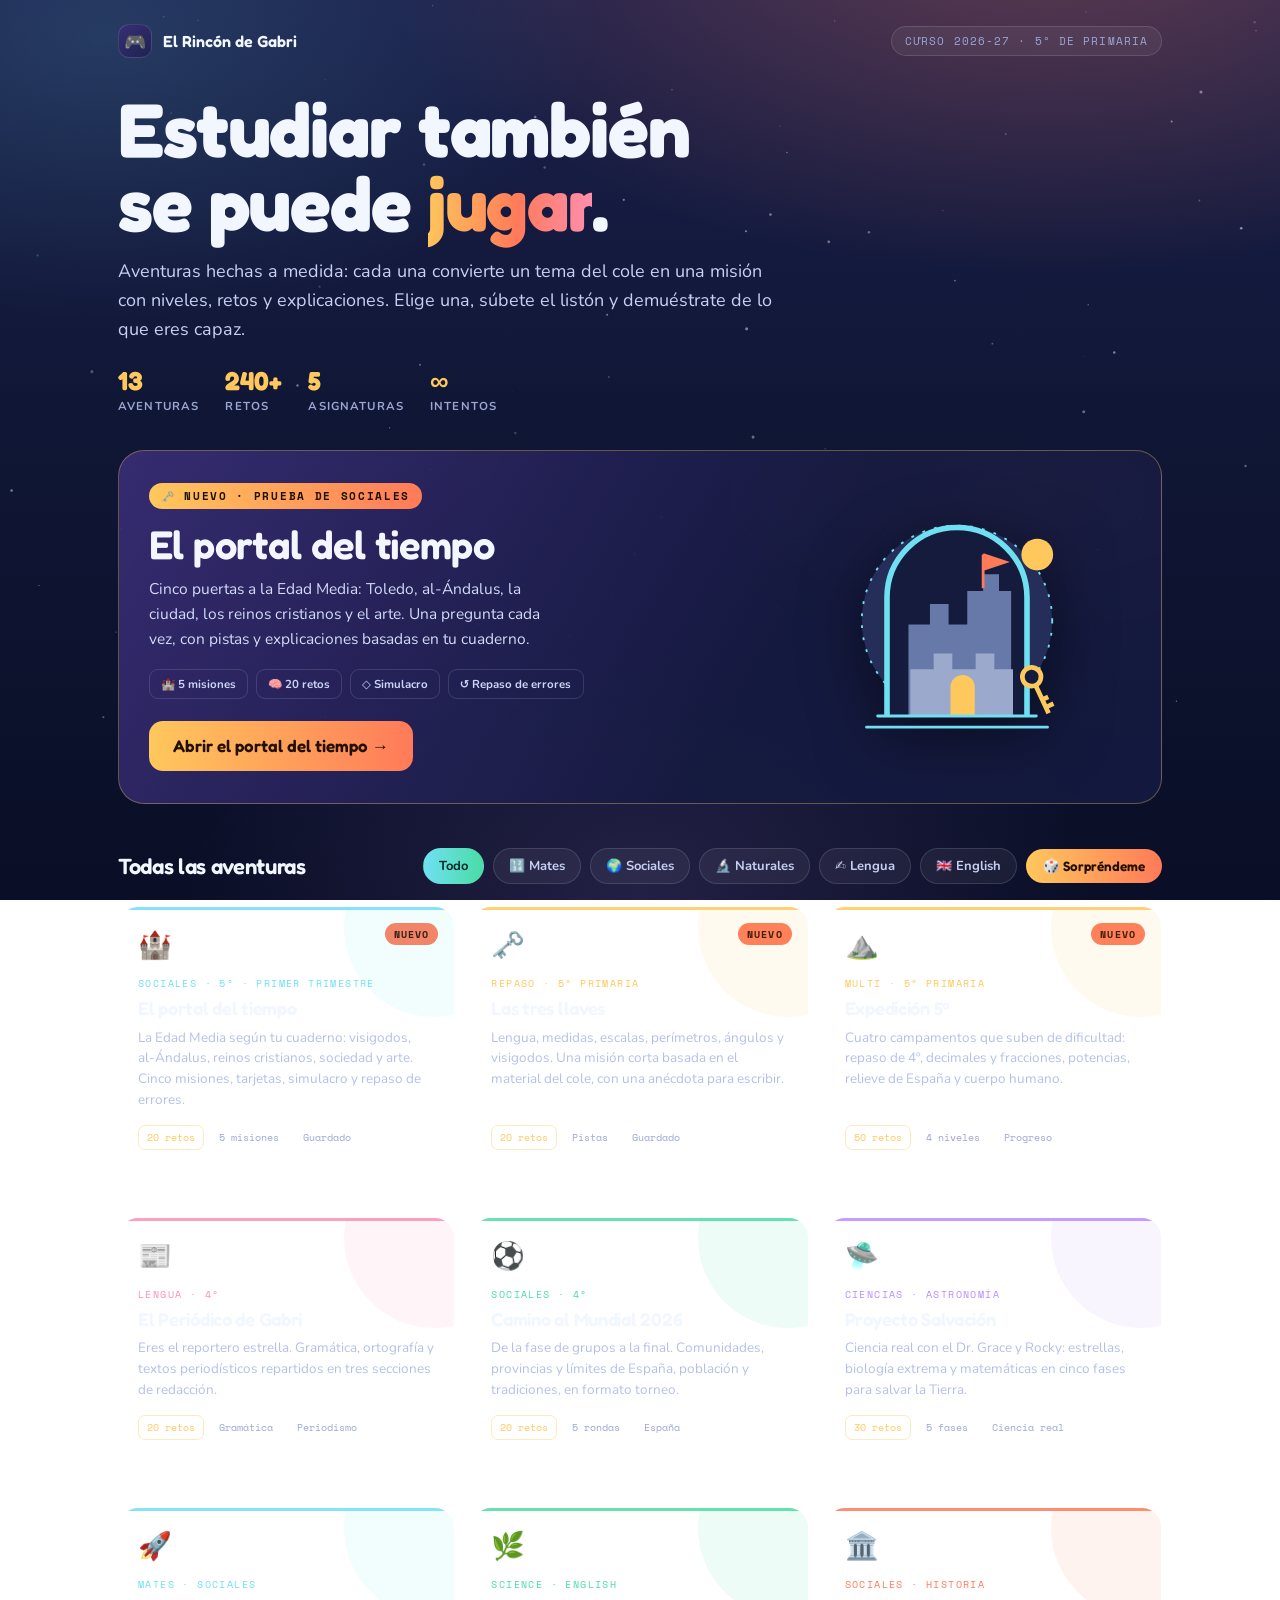
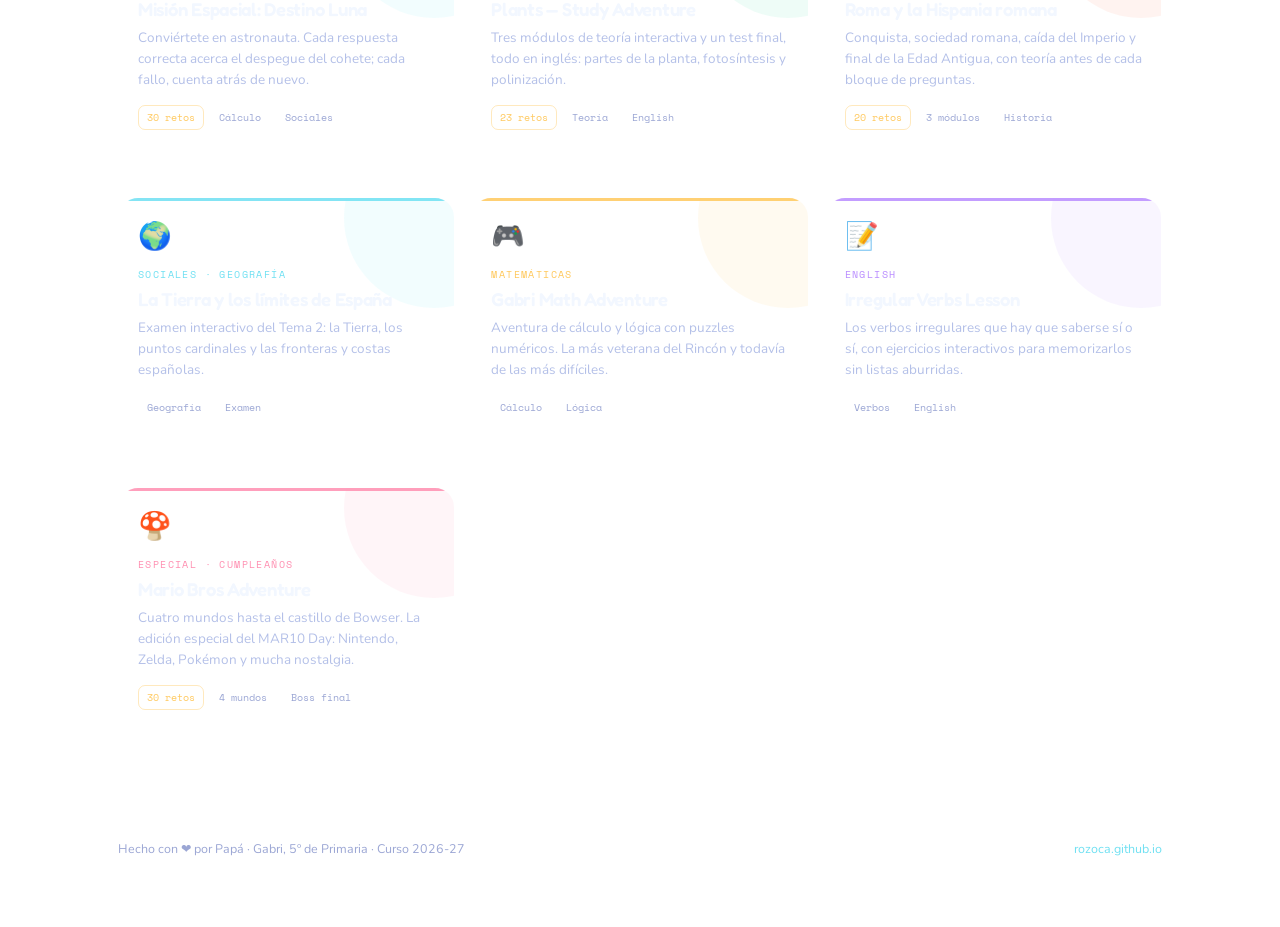
==== commit e7ae76e4: "Añade aventura de Sociales: Edad Media, 20 retos, repaso y simulacro" ====
--- a/index.html
+++ b/index.html
@@ -161,33 +161,23 @@
   <!-- ============ DESTACADO ============ -->
   <section class="feature">
     <div class="feature-txt">
-      <span class="tagline">🗝️ Nuevo · Repaso de octubre</span>
-      <h2>El archivo de los mundos perdidos</h2>
-      <p>Una misión breve, tres llaves y 20 retos en total. Descifra historias, explora mapas y viaja al reino visigodo. Una pregunta cada vez, con pistas y pausas.</p>
-      <div class="camp-row"><span>📖 Lengua · 8</span><span>🧭 Matemáticas · 6</span><span>🏰 Sociales · 6</span></div>
-      <a class="cta" href="mision-tres-llaves.html">Recuperar las tres llaves →</a>
+      <span class="tagline">🗝️ Nuevo · Prueba de Sociales</span>
+      <h2>El portal del tiempo</h2>
+      <p>Cinco puertas a la Edad Media: Toledo, al-Ándalus, la ciudad, los reinos cristianos y el arte. Una pregunta cada vez, con pistas y explicaciones basadas en tu cuaderno.</p>
+      <div class="camp-row"><span>🏰 5 misiones</span><span>🧠 20 retos</span><span>◇ Simulacro</span><span>↺ Repaso de errores</span></div>
+      <a class="cta" href="sociales-edad-media.html">Abrir el portal del tiempo →</a>
     </div>
     <div class="feature-art" aria-hidden="true">
       <svg viewBox="0 0 300 260" xmlns="http://www.w3.org/2000/svg">
-        <defs>
-          <linearGradient id="pk" x1="0" y1="0" x2="0" y2="1">
-            <stop offset="0%" stop-color="#F8FBFF"/><stop offset="42%" stop-color="#8FA0D8"/><stop offset="100%" stop-color="#2A2E63"/>
-          </linearGradient>
-          <linearGradient id="tr" x1="0" y1="1" x2="1" y2="0">
-            <stop offset="0%" stop-color="#6FE0F2"/><stop offset="60%" stop-color="#4ADCA5"/><stop offset="100%" stop-color="#FFC85C"/>
-          </linearGradient>
-        </defs>
-        <circle cx="238" cy="46" r="24" fill="#FFC85C" opacity=".9"/>
-        <circle cx="238" cy="46" r="44" fill="#FF7A59" opacity=".18"/>
-        <path d="M150 24 L246 214 L54 214 Z" fill="url(#pk)"/>
-        <path d="M150 24 L186 96 L150 78 L114 96 Z" fill="#fff" opacity=".95"/>
-        <path d="M14 214 L92 128 L150 190 L214 122 L286 214 Z" fill="#20244F" opacity=".9"/>
-        <path d="M64 200 C 108 188, 96 158, 132 150 C 166 142, 140 108, 150 62"
-              fill="none" stroke="url(#tr)" stroke-width="3.4" stroke-linecap="round" stroke-dasharray="7 10"/>
-        <circle cx="64" cy="200" r="6" fill="#6FE0F2"/><circle cx="112" cy="176" r="5.5" fill="#4ADCA5"/>
-        <circle cx="140" cy="128" r="5.5" fill="#B98CFF"/><circle cx="150" cy="62" r="7" fill="#FFC85C"/>
-        <rect x="150" y="42" width="2.4" height="22" fill="#FFC85C"/>
-        <path d="M153 42 L170 48 L153 55 Z" fill="#FF7A59"/>
+        <circle cx="150" cy="123" r="102" fill="#252d59" stroke="#6FE0F2" stroke-width="2" stroke-dasharray="3 10"/>
+        <path d="M75 224V98a75 75 0 0 1 150 0v126" fill="#141b3d" stroke="#6FE0F2" stroke-width="6"/>
+        <path d="M98 224v-97h23v-22h20v22h20V91h17v-18h17v18h13v133Z" fill="#6779a9"/>
+        <path d="M100 224v-49h25v-17h20v17h25v-17h20v17h20v49Z" fill="#9ba9cc"/>
+        <path d="M143 224v-30a13 13 0 0 1 26 0v30" fill="#FFC85C"/>
+        <path d="M178 88V52m0 0 24 8-24 8" fill="#FF7A59" stroke="#FF7A59" stroke-width="3"/>
+        <path d="M65 225h170M53 237h194" stroke="#6FE0F2" stroke-width="3" stroke-linecap="round"/>
+        <circle cx="236" cy="52" r="17" fill="#FFC85C"/>
+        <g transform="translate(230 183) rotate(-25)"><circle r="10" fill="#141b3d" stroke="#FFC85C" stroke-width="5"/><path d="M0 10v33m0-7h9m-9-9h7" stroke="#FFC85C" stroke-width="5"/></g>
       </svg>
     </div>
   </section>
@@ -205,6 +195,13 @@
   </div>
 
   <div class="grid" id="grid">
+    <a class="item" href="sociales-edad-media.html" data-cat="sociales" style="--accent:var(--ice)">
+      <span class="new">NUEVO</span><div class="ico">🏰</div><div class="kicker">Sociales · 5º · Primer trimestre</div>
+      <h3>El portal del tiempo</h3>
+      <p>La Edad Media según tu cuaderno: visigodos, al-Ándalus, reinos cristianos, sociedad y arte. Cinco misiones, tarjetas, simulacro y repaso de errores.</p>
+      <div class="tags"><span class="q">20 retos</span><span>5 misiones</span><span>Guardado</span></div><div class="arrow">Viajar al pasado →</div>
+    </a>
+
     <a class="item" href="mision-tres-llaves.html" data-cat="lengua mates sociales" style="--accent:var(--sun)">
       <span class="new">NUEVO</span><div class="ico">🗝️</div><div class="kicker">Repaso · 5º Primaria</div>
       <h3>Las tres llaves</h3><p>Lengua, medidas, escalas, perímetros, ángulos y visigodos. Una misión corta basada en el material del cole, con una anécdota para escribir.</p>
@@ -386,3 +383,4 @@
 </script>
 </body>
 </html>
+
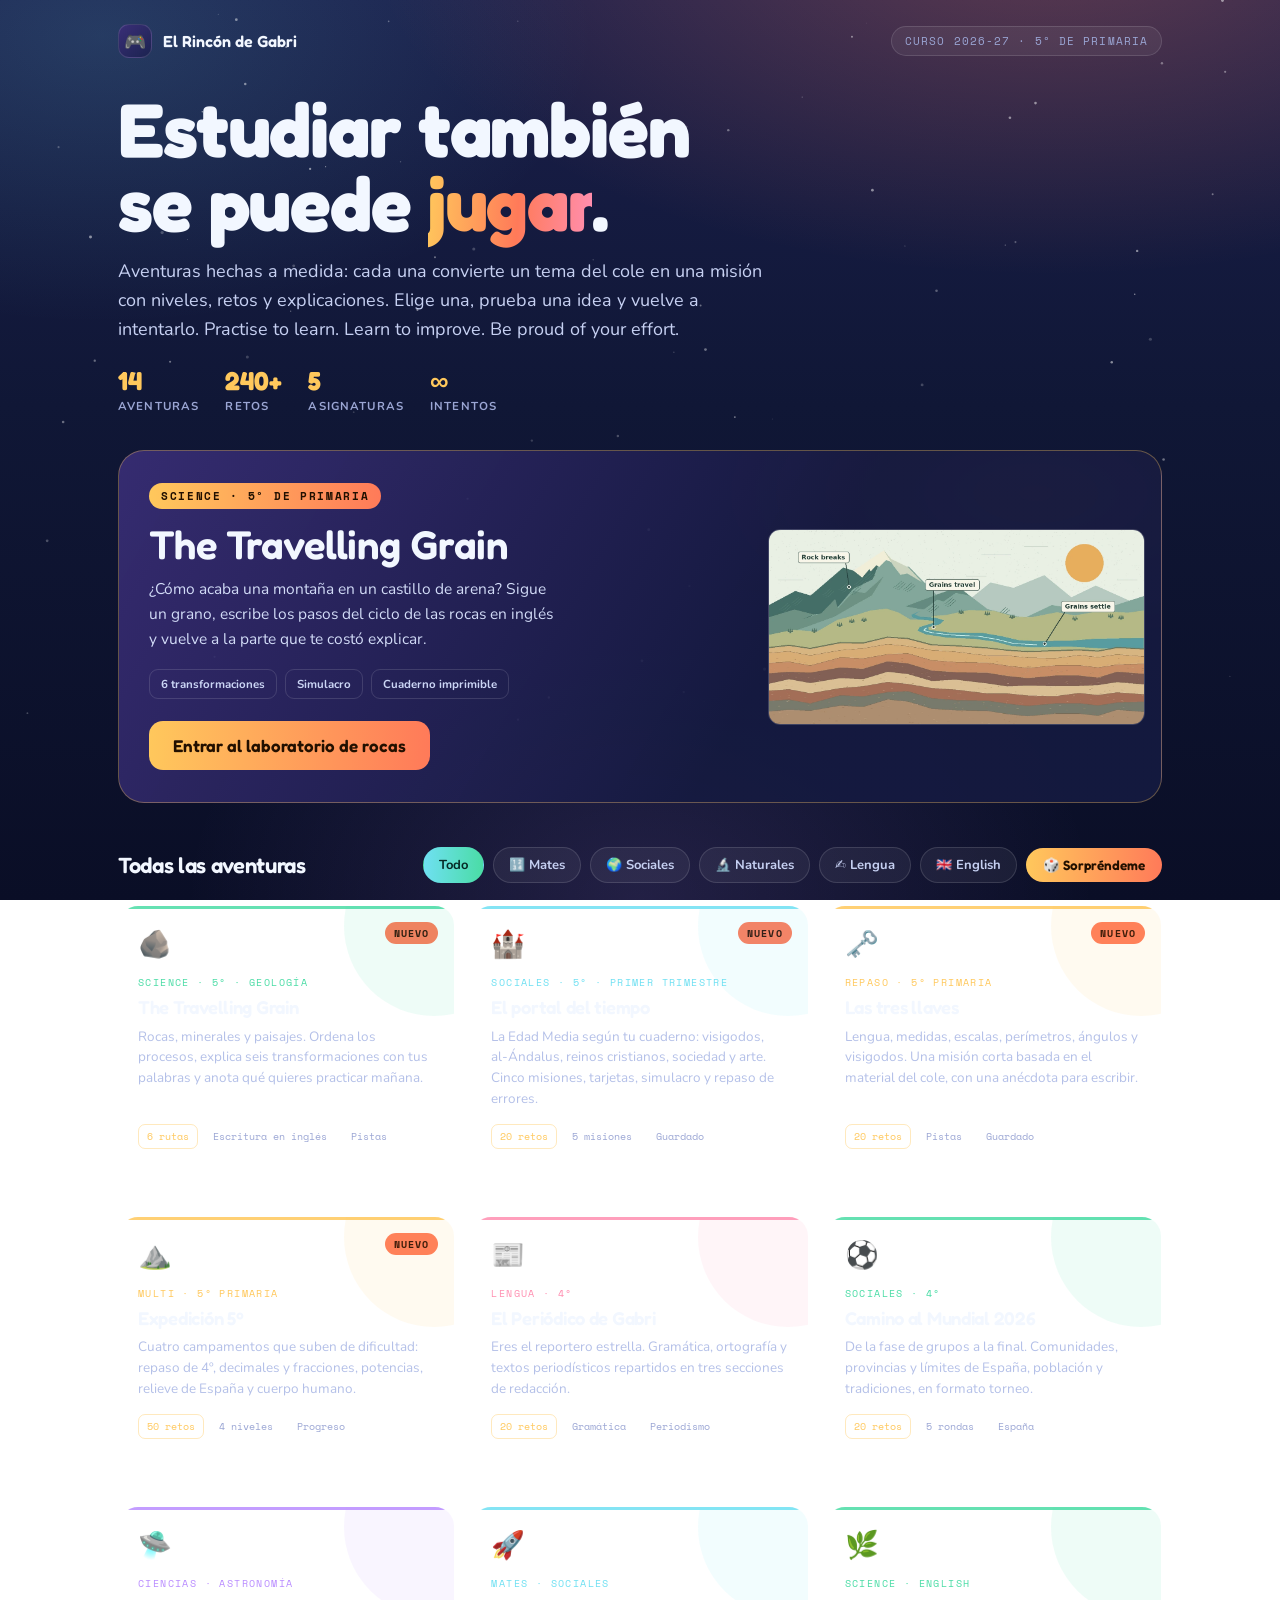
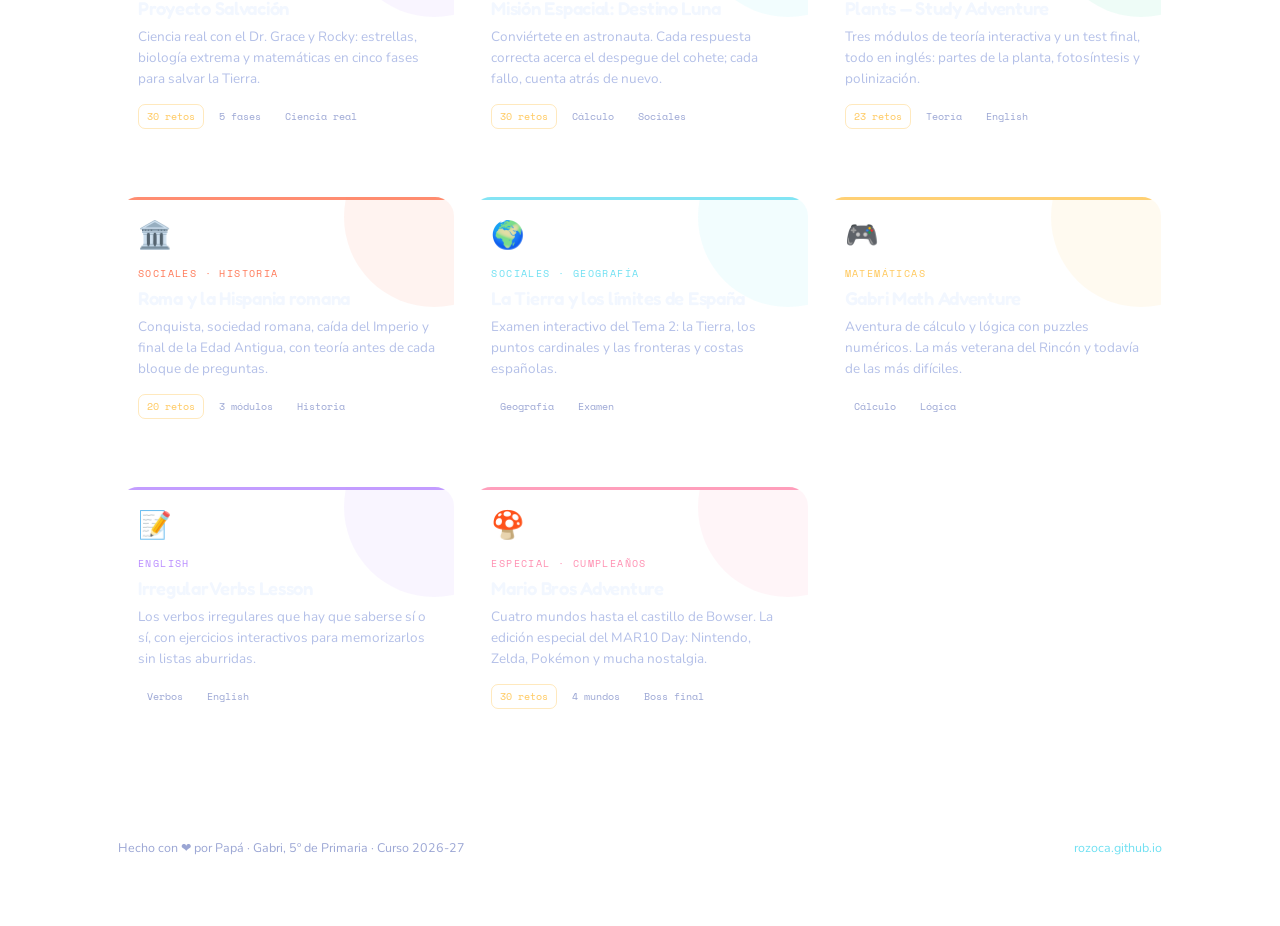
==== commit 7a5bf7b7: "Añade el laboratorio de Geología, las seis rutas de escritura y el cuaderno de práctica" ====
--- a/index.html
+++ b/index.html
@@ -135,6 +135,8 @@
 footer a{color:var(--ice);text-decoration:none}
 footer a:hover{text-decoration:underline}
 @media (prefers-reduced-motion:reduce){*{transition:none!important;animation:none!important}html{scroll-behavior:auto}}
+.science-feature .science-art{padding:16px;align-self:stretch;display:flex;align-items:center}
+.science-art img{display:block;width:100%;height:auto;border-radius:12px;border:1px solid rgba(255,255,255,.18)}
 </style>
 </head>
 <body>
@@ -149,9 +151,9 @@
 
   <header class="hero">
     <h1>Estudiar también<br>se puede <em>jugar</em>.</h1>
-    <p class="lead">Aventuras hechas a medida: cada una convierte un tema del cole en una misión con niveles, retos y explicaciones. Elige una, súbete el listón y demuéstrate de lo que eres capaz.</p>
+    <p class="lead">Aventuras hechas a medida: cada una convierte un tema del cole en una misión con niveles, retos y explicaciones. Elige una, prueba una idea y vuelve a intentarlo. <span lang="en">Practise to learn. Learn to improve. Be proud of your effort.</span></p>
     <div class="stats">
-      <div class="stat"><b id="nAdv">12</b><span>Aventuras</span></div>
+      <div class="stat"><b id="nAdv">14</b><span>Aventuras</span></div>
       <div class="stat"><b>240+</b><span>Retos</span></div>
       <div class="stat"><b>5</b><span>Asignaturas</span></div>
       <div class="stat"><b>∞</b><span>Intentos</span></div>
@@ -159,27 +161,15 @@
   </header>
 
   <!-- ============ DESTACADO ============ -->
-  <section class="feature">
+  <section class="feature science-feature" aria-labelledby="science-title">
     <div class="feature-txt">
-      <span class="tagline">🗝️ Nuevo · Prueba de Sociales</span>
-      <h2>El portal del tiempo</h2>
-      <p>Cinco puertas a la Edad Media: Toledo, al-Ándalus, la ciudad, los reinos cristianos y el arte. Una pregunta cada vez, con pistas y explicaciones basadas en tu cuaderno.</p>
-      <div class="camp-row"><span>🏰 5 misiones</span><span>🧠 20 retos</span><span>◇ Simulacro</span><span>↺ Repaso de errores</span></div>
-      <a class="cta" href="sociales-edad-media.html">Abrir el portal del tiempo →</a>
+      <span class="tagline">Science · 5º de Primaria</span>
+      <h2 id="science-title" lang="en">The Travelling Grain</h2>
+      <p>¿Cómo acaba una montaña en un castillo de arena? Sigue un grano, escribe los pasos del ciclo de las rocas en inglés y vuelve a la parte que te costó explicar.</p>
+      <div class="camp-row"><span>6 transformaciones</span><span>Simulacro</span><span>Cuaderno imprimible</span></div>
+      <a class="cta" href="science-geology.html">Entrar al laboratorio de rocas</a>
     </div>
-    <div class="feature-art" aria-hidden="true">
-      <svg viewBox="0 0 300 260" xmlns="http://www.w3.org/2000/svg">
-        <circle cx="150" cy="123" r="102" fill="#252d59" stroke="#6FE0F2" stroke-width="2" stroke-dasharray="3 10"/>
-        <path d="M75 224V98a75 75 0 0 1 150 0v126" fill="#141b3d" stroke="#6FE0F2" stroke-width="6"/>
-        <path d="M98 224v-97h23v-22h20v22h20V91h17v-18h17v18h13v133Z" fill="#6779a9"/>
-        <path d="M100 224v-49h25v-17h20v17h25v-17h20v17h20v49Z" fill="#9ba9cc"/>
-        <path d="M143 224v-30a13 13 0 0 1 26 0v30" fill="#FFC85C"/>
-        <path d="M178 88V52m0 0 24 8-24 8" fill="#FF7A59" stroke="#FF7A59" stroke-width="3"/>
-        <path d="M65 225h170M53 237h194" stroke="#6FE0F2" stroke-width="3" stroke-linecap="round"/>
-        <circle cx="236" cy="52" r="17" fill="#FFC85C"/>
-        <g transform="translate(230 183) rotate(-25)"><circle r="10" fill="#141b3d" stroke="#FFC85C" stroke-width="5"/><path d="M0 10v33m0-7h9m-9-9h7" stroke="#FFC85C" stroke-width="5"/></g>
-      </svg>
-    </div>
+    <div class="feature-art science-art"><img src="science/river-journey.webp" width="1245" height="645" alt="Una montaña se desgasta, el río transporta los granos y los sedimentos se depositan aguas abajo."></div>
   </section>
 
   <!-- ============ FILTROS ============ -->
@@ -195,6 +185,13 @@
   </div>
 
   <div class="grid" id="grid">
+    <a class="item" href="science-geology.html" data-cat="naturales english" style="--accent:var(--moss)">
+      <span class="new">NUEVO</span><div class="ico">🪨</div><div class="kicker">Science · 5º · Geología</div>
+      <h3 lang="en">The Travelling Grain</h3>
+      <p>Rocas, minerales y paisajes. Ordena los procesos, explica seis transformaciones con tus palabras y anota qué quieres practicar mañana.</p>
+      <div class="tags"><span class="q">6 rutas</span><span>Escritura en inglés</span><span>Pistas</span></div><div class="arrow">Explorar geología →</div>
+    </a>
+
     <a class="item" href="sociales-edad-media.html" data-cat="sociales" style="--accent:var(--ice)">
       <span class="new">NUEVO</span><div class="ico">🏰</div><div class="kicker">Sociales · 5º · Primer trimestre</div>
       <h3>El portal del tiempo</h3>
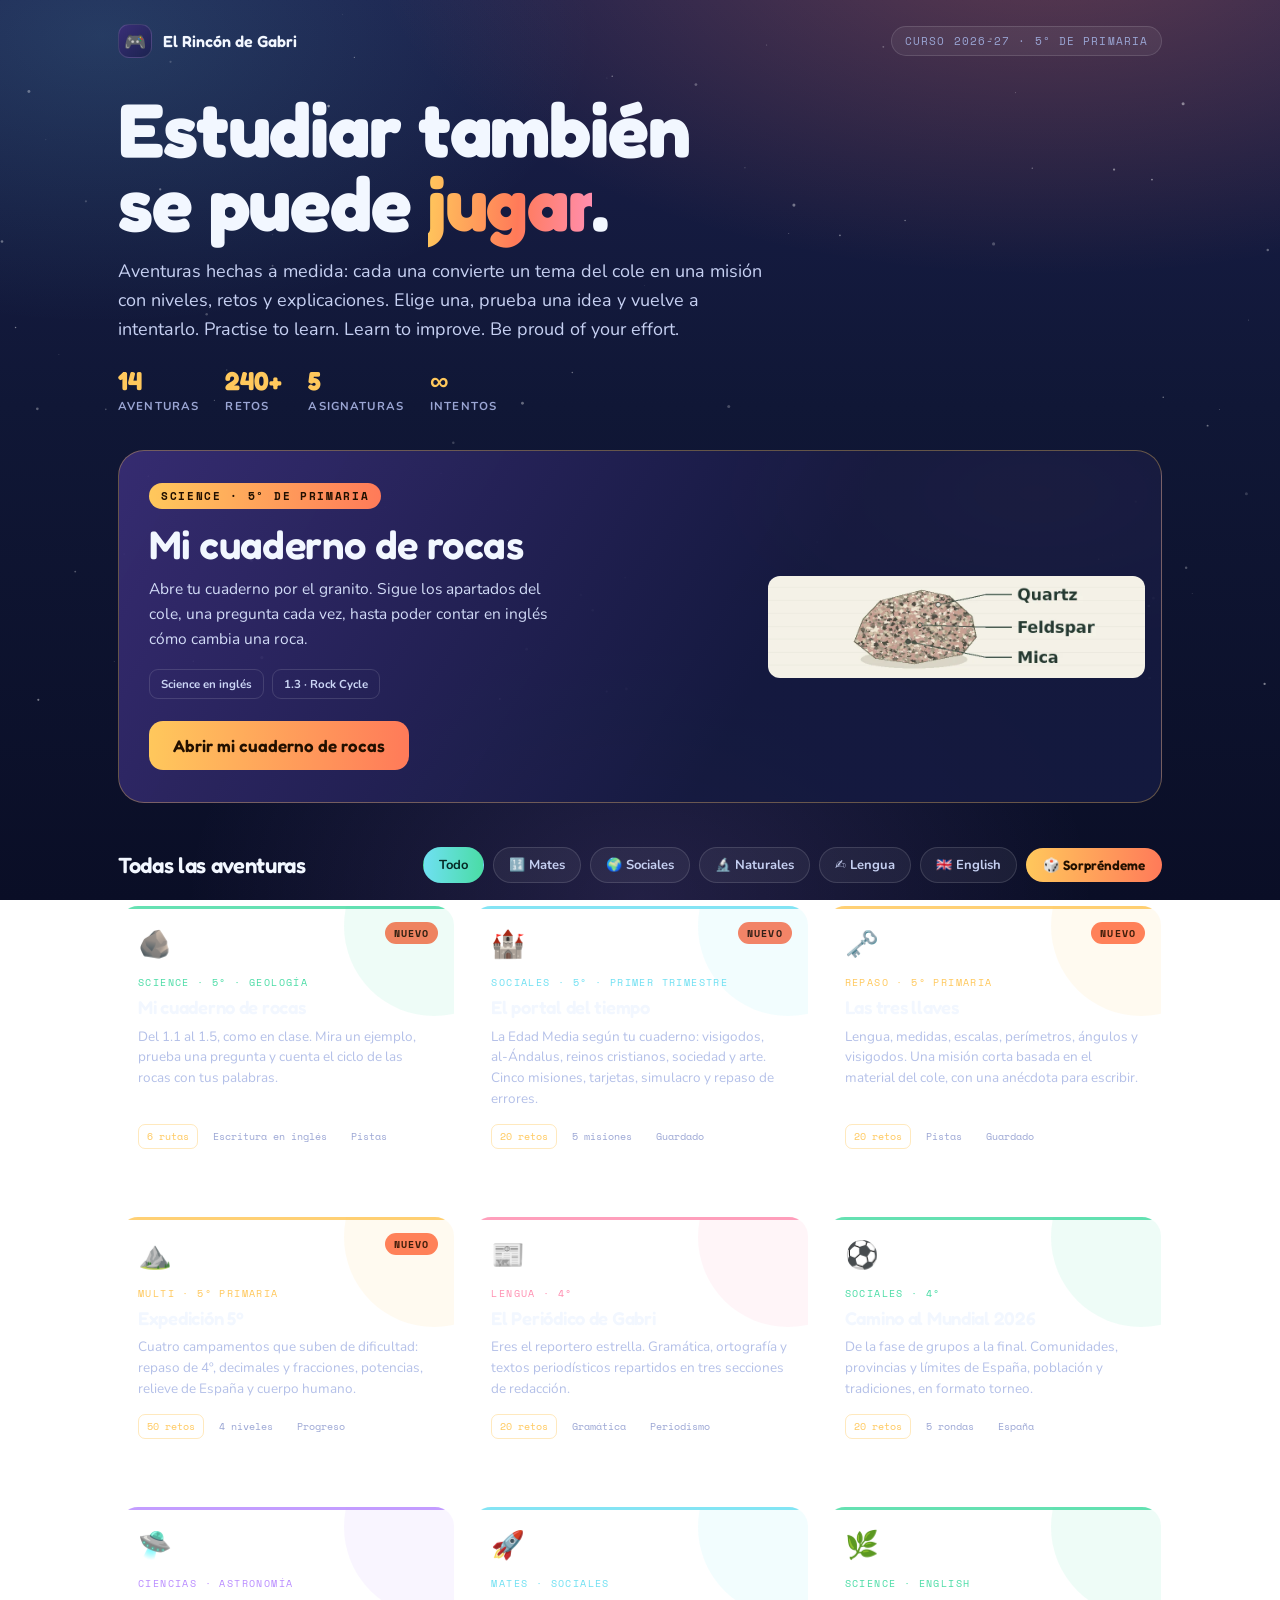
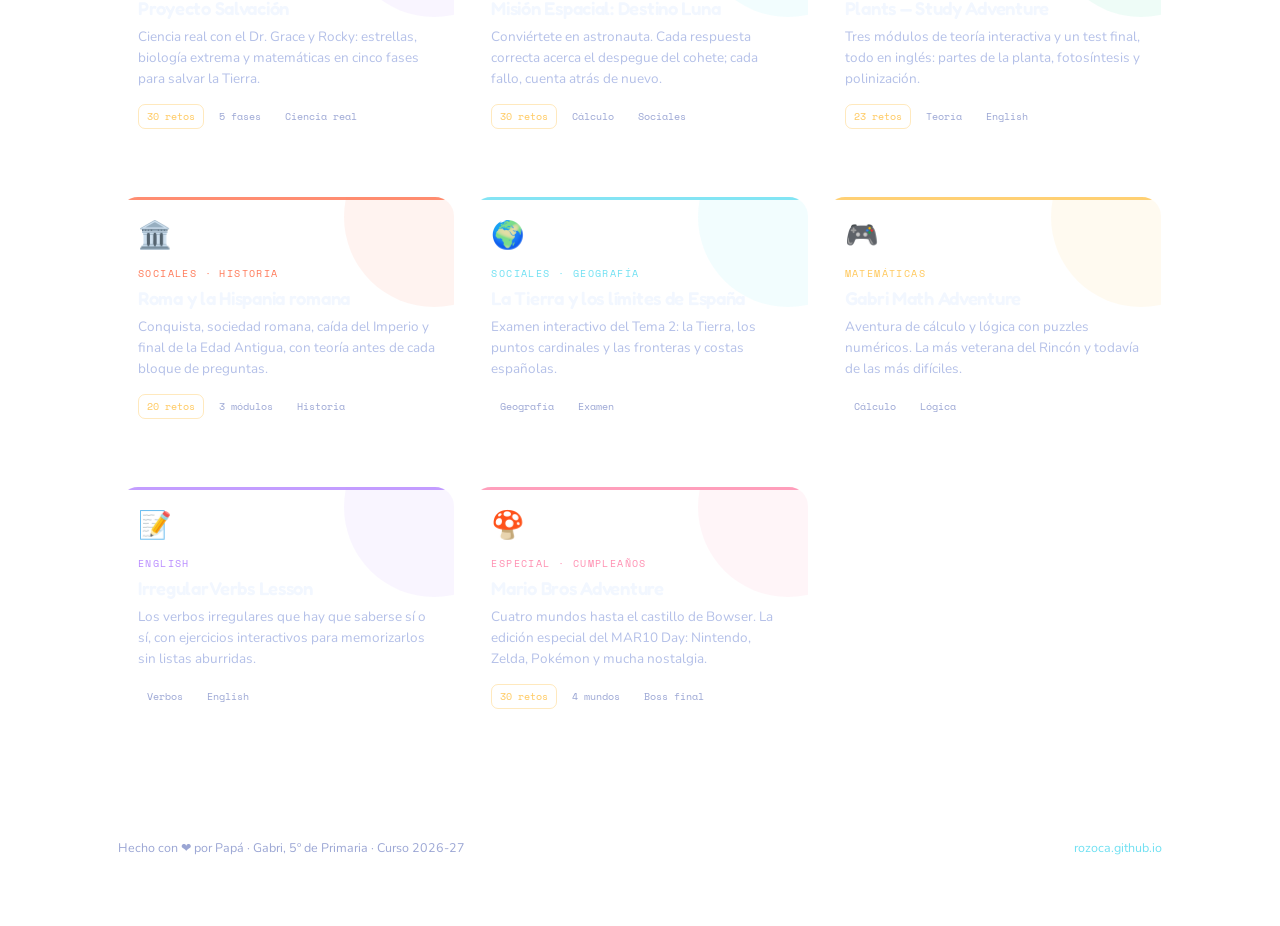
==== commit 2f11a6fd: "Convert geology adventure into a guided class notebook, one step at a time" ====
--- a/index.html
+++ b/index.html
@@ -136,7 +136,7 @@
 footer a:hover{text-decoration:underline}
 @media (prefers-reduced-motion:reduce){*{transition:none!important;animation:none!important}html{scroll-behavior:auto}}
 .science-feature .science-art{padding:16px;align-self:stretch;display:flex;align-items:center}
-.science-art img{display:block;width:100%;height:auto;border-radius:12px;border:1px solid rgba(255,255,255,.18)}
+.science-art .specimen{width:100%;aspect-ratio:900/244;border-radius:12px;background:#f4f1e5 url('science/specimens.webp') left top/200% 200% no-repeat}
 </style>
 </head>
 <body>
@@ -164,12 +164,12 @@
   <section class="feature science-feature" aria-labelledby="science-title">
     <div class="feature-txt">
       <span class="tagline">Science · 5º de Primaria</span>
-      <h2 id="science-title" lang="en">The Travelling Grain</h2>
-      <p>¿Cómo acaba una montaña en un castillo de arena? Sigue un grano, escribe los pasos del ciclo de las rocas en inglés y vuelve a la parte que te costó explicar.</p>
-      <div class="camp-row"><span>6 transformaciones</span><span>Simulacro</span><span>Cuaderno imprimible</span></div>
-      <a class="cta" href="science-geology.html">Entrar al laboratorio de rocas</a>
+      <h2 id="science-title">Mi cuaderno de rocas</h2>
+      <p>Abre tu cuaderno por el granito. Sigue los apartados del cole, una pregunta cada vez, hasta poder contar en inglés cómo cambia una roca.</p>
+      <div class="camp-row"><span>Science en inglés</span><span>1.3 · Rock Cycle</span></div>
+      <a class="cta" href="science-geology.html">Abrir mi cuaderno de rocas</a>
     </div>
-    <div class="feature-art science-art"><img src="science/river-journey.webp" width="1245" height="645" alt="Una montaña se desgasta, el río transporta los granos y los sedimentos se depositan aguas abajo."></div>
+    <div class="feature-art science-art"><div class="specimen" role="img" aria-label="Una muestra de granito con tres minerales señalados: cuarzo, feldespato y mica."></div></div>
   </section>
 
   <!-- ============ FILTROS ============ -->
@@ -187,8 +187,8 @@
   <div class="grid" id="grid">
     <a class="item" href="science-geology.html" data-cat="naturales english" style="--accent:var(--moss)">
       <span class="new">NUEVO</span><div class="ico">🪨</div><div class="kicker">Science · 5º · Geología</div>
-      <h3 lang="en">The Travelling Grain</h3>
-      <p>Rocas, minerales y paisajes. Ordena los procesos, explica seis transformaciones con tus palabras y anota qué quieres practicar mañana.</p>
+      <h3>Mi cuaderno de rocas</h3>
+      <p>Del 1.1 al 1.5, como en clase. Mira un ejemplo, prueba una pregunta y cuenta el ciclo de las rocas con tus palabras.</p>
       <div class="tags"><span class="q">6 rutas</span><span>Escritura en inglés</span><span>Pistas</span></div><div class="arrow">Explorar geología →</div>
     </a>
 
